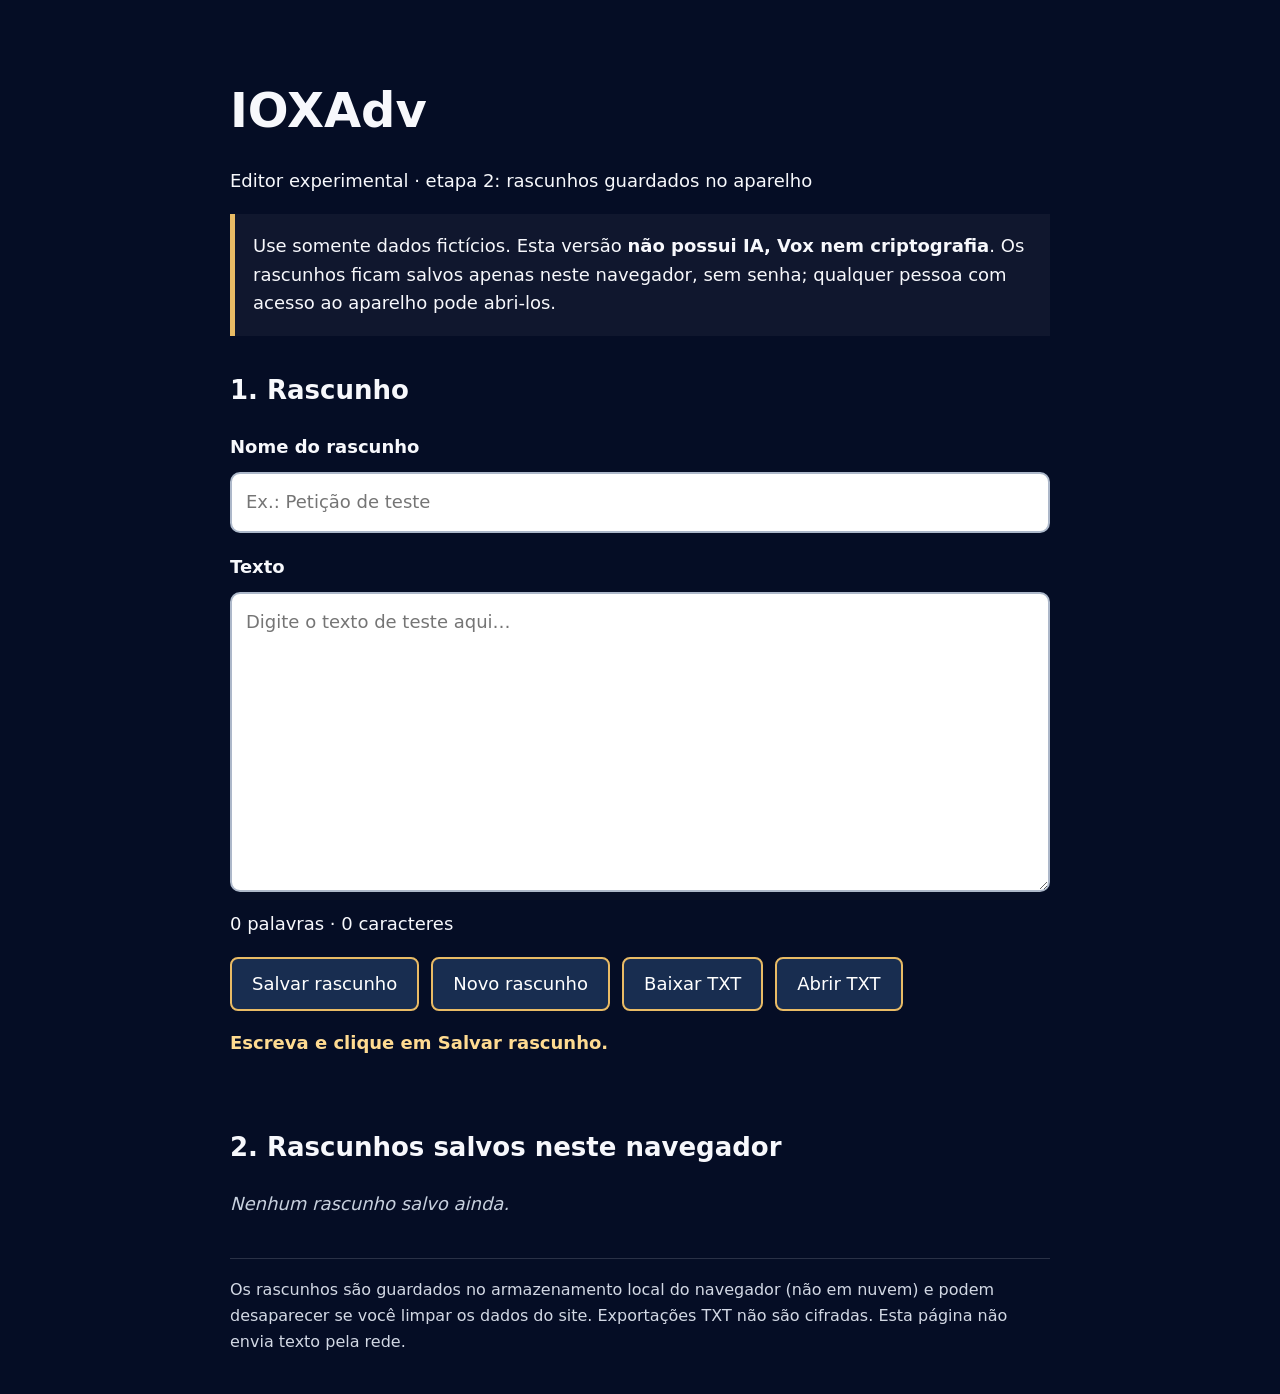
==== index.html @ 495518a3 "Add files via upload" ====
<!doctype html><html lang="pt-BR"><head><meta charset="utf-8"><meta name="viewport" content="width=device-width,initial-scale=1"><title>IOXAdv — Editor experimental</title><style>
*{box-sizing:border-box}body{margin:0;background:#050d25;color:#f7f8fc;font:18px system-ui,-apple-system,sans-serif;line-height:1.6}main{max-width:900px;margin:auto;padding:clamp(18px,5vw,40px)}h1{font-size:clamp(32px,7vw,48px);margin-bottom:6px}h2{font-size:26px;margin-top:34px}.aviso{border-left:5px solid #e9bb65;background:#ffffff0b;padding:18px;margin:18px 0}label{display:block;font-weight:700;margin-top:20px}input[type=text],textarea{width:100%;display:block;padding:14px;margin:10px 0;font:18px/1.6 system-ui;background:#fff;color:#101b32;border:2px solid #adb8ca;border-radius:10px}textarea{min-height:300px;resize:vertical}.acoes{display:flex;flex-wrap:wrap;gap:12px;margin:8px 0}button{min-height:54px;padding:14px 20px;border:2px solid #e9bb65;border-radius:8px;background:#182d50;color:#fff;font:18px system-ui;cursor:pointer}button:hover{background:#23406e}:focus-visible{outline:4px solid #fbd774;outline-offset:4px}button.perigo{border-color:#ff9c9c;background:#4a1622}button.perigo:hover{background:#64202f}#estado{min-height:64px;color:#ffdb91;font-weight:600}ul{list-style:none;padding:0}li{display:flex;flex-wrap:wrap;gap:10px;align-items:center;justify-content:space-between;padding:14px;margin:10px 0;background:#ffffff0d;border:1px solid #ffffff26;border-radius:10px}li strong{display:block;font-size:19px}li small{display:block;color:#c7d0de}li button{min-height:46px;padding:10px 16px;font-size:16px}.vazio{color:#c7d0de;font-style:italic}footer{margin-top:40px;font-size:16px;color:#d2d8e4;border-top:1px solid #ffffff26;padding-top:18px}
</style></head><body><main>
<h1>IOXAdv</h1>
<p>Editor experimental · etapa 2: rascunhos guardados no aparelho</p>
<div class="aviso">Use somente dados fictícios. Esta versão <strong>não possui IA, Vox nem criptografia</strong>. Os rascunhos ficam salvos apenas neste navegador, sem senha; qualquer pessoa com acesso ao aparelho pode abri-los.</div>
<noscript><p>Ative o JavaScript para usar o editor.</p></noscript>

<section aria-labelledby="t1">
<h2 id="t1">1. Rascunho</h2>
<label for="titulo">Nome do rascunho</label>
<input id="titulo" type="text" maxlength="80" placeholder="Ex.: Petição de teste">
<label for="texto">Texto</label>
<textarea id="texto" lang="pt-BR" spellcheck="true" placeholder="Digite o texto de teste aqui…"></textarea>
<p id="contador">0 palavras · 0 caracteres</p>
<div class="acoes">
<button id="salvar" type="button">Salvar rascunho</button>
<button id="novo" type="button">Novo rascunho</button>
<button id="baixar" type="button">Baixar TXT</button>
<button id="abrir" type="button">Abrir TXT</button>
</div>
<input id="arquivo" type="file" accept=".txt,text/plain" hidden>
<p id="estado" role="status" aria-live="polite">Escreva e clique em Salvar rascunho.</p>
</section>

<section aria-labelledby="t2">
<h2 id="t2">2. Rascunhos salvos neste navegador</h2>
<p id="listaVazia" class="vazio">Nenhum rascunho salvo ainda.</p>
<ul id="lista" aria-live="polite"></ul>
</section>

<footer>Os rascunhos são guardados no armazenamento local do navegador (não em nuvem) e podem desaparecer se você limpar os dados do site. Exportações TXT não são cifradas. Esta página não envia texto pela rede.</footer>
</main>
<script>
'use strict';
const CHAVE='ioxadv.rascunhos.v2';
const $=id=>document.getElementById(id);
const titulo=$('titulo'),area=$('texto'),estado=$('estado'),lista=$('lista'),vazio=$('listaVazia'),file=$('arquivo');
let idAtual=null,alterado=false;

function ler(){try{const d=JSON.parse(localStorage.getItem(CHAVE));return Array.isArray(d)?d:[]}catch(e){return[]}}
function gravar(d){try{localStorage.setItem(CHAVE,JSON.stringify(d));return true}catch(e){estado.textContent='Não foi possível salvar: o armazenamento está cheio ou bloqueado.';return false}}
function contador(){const t=area.value.trim();$('contador').textContent=(t?t.split(/\s+/u).length:0)+' palavras · '+area.value.length+' caracteres'}
function aviso(t){estado.textContent=t}
function sujo(){alterado=true}

function render(){
 const d=ler().sort((a,b)=>b.atualizado-a.atualizado);
 lista.textContent='';
 vazio.style.display=d.length?'none':'block';
 d.forEach(r=>{
  const li=document.createElement('li');
  const box=document.createElement('div');
  const s=document.createElement('strong');s.textContent=r.titulo||'(sem nome)';
  const info=document.createElement('small');
  const data=new Date(r.atualizado).toLocaleString('pt-BR',{dateStyle:'short',timeStyle:'short'});
  info.textContent=data+' · '+r.texto.length+' caracteres';
  box.append(s,info);
  const acoes=document.createElement('div');acoes.className='acoes';
  const abrirBtn=document.createElement('button');abrirBtn.type='button';abrirBtn.textContent='Abrir';abrirBtn.onclick=()=>carregar(r.id);
  const del=document.createElement('button');del.type='button';del.className='perigo';del.textContent='Apagar';del.onclick=()=>apagar(r.id,r.titulo);
  acoes.append(abrirBtn,del);li.append(box,acoes);lista.append(li);
 });
}
function carregar(id){
 const r=ler().find(x=>x.id===id);if(!r)return;
 if(alterado&&area.value.trim()&&!confirm('Descartar o texto atual e abrir outro rascunho?'))return;
 idAtual=r.id;titulo.value=r.titulo;area.value=r.texto;alterado=false;contador();
 aviso('Rascunho aberto: '+(r.titulo||'(sem nome)'));
}
function apagar(id,nome){
 if(!confirm('Apagar o rascunho "'+(nome||'(sem nome)')+'"? Isso não pode ser desfeito, e o TXT já baixado não é afetado.'))return;
 gravar(ler().filter(x=>x.id!==id));
 if(id===idAtual){idAtual=null;}
 render();aviso('Rascunho apagado.');
}
$('salvar').onclick=()=>{
 if(!area.value.trim()){aviso('Digite um texto antes de salvar.');return}
 const d=ler();const agora=Date.now();
 const nome=titulo.value.trim()||('Rascunho '+new Date(agora).toLocaleDateString('pt-BR'));
 if(idAtual){
  const r=d.find(x=>x.id===idAtual);
  if(r){r.titulo=nome;r.texto=area.value;r.atualizado=agora}
  else{d.push({id:crypto.randomUUID(),titulo:nome,texto:area.value,atualizado:agora})}
 } else {
  idAtual=crypto.randomUUID();
  d.push({id:idAtual,titulo:nome,texto:area.value,atualizado:agora});
 }
 if(gravar(d)){alterado=false;titulo.value=nome;render();aviso('Rascunho salvo neste navegador. Lembre-se: sem criptografia.')}
};
$('novo').onclick=()=>{
 if(alterado&&area.value.trim()&&!confirm('Descartar o texto não salvo e começar outro?'))return;
 idAtual=null;titulo.value='';area.value='';alterado=false;contador();aviso('Novo rascunho em branco.');
};
$('baixar').onclick=()=>{
 if(!area.value.trim()){aviso('Digite um texto antes de baixar.');return}
 const url=URL.createObjectURL(new Blob([area.value],{type:'text/plain;charset=utf-8'}));
 const a=document.createElement('a');
 a.href=url;a.download=(titulo.value.trim()||'ioxadv-rascunho').replace(/[\\/:*?"<>|]/g,'-')+'.txt';
 document.body.append(a);a.click();a.remove();
 setTimeout(()=>URL.revokeObjectURL(url),1000);
 aviso('Download solicitado. Confira se o arquivo foi salvo antes de fechar.');
};
$('abrir').onclick=()=>file.click();
file.onchange=async()=>{
 const f=file.files[0];if(!f)return;
 try{
  if(f.size>1048576)throw Error('O limite é de 1 MB.');
  const t=await f.text();
  if(area.value.trim()&&!confirm('Substituir o texto atual pelo conteúdo do arquivo?'))return;
  area.value=t;alterado=true;contador();
  aviso('Arquivo aberto localmente. Nada foi enviado pela rede. Clique em Salvar rascunho para guardar.');
 }catch(e){aviso(e.message)}finally{file.value=''}
};
area.addEventListener('input',()=>{sujo();contador()});
titulo.addEventListener('input',sujo);
window.addEventListener('beforeunload',e=>{if(alterado&&area.value.trim()){e.preventDefault();e.returnValue=''}});
contador();render();
</script></body></html>
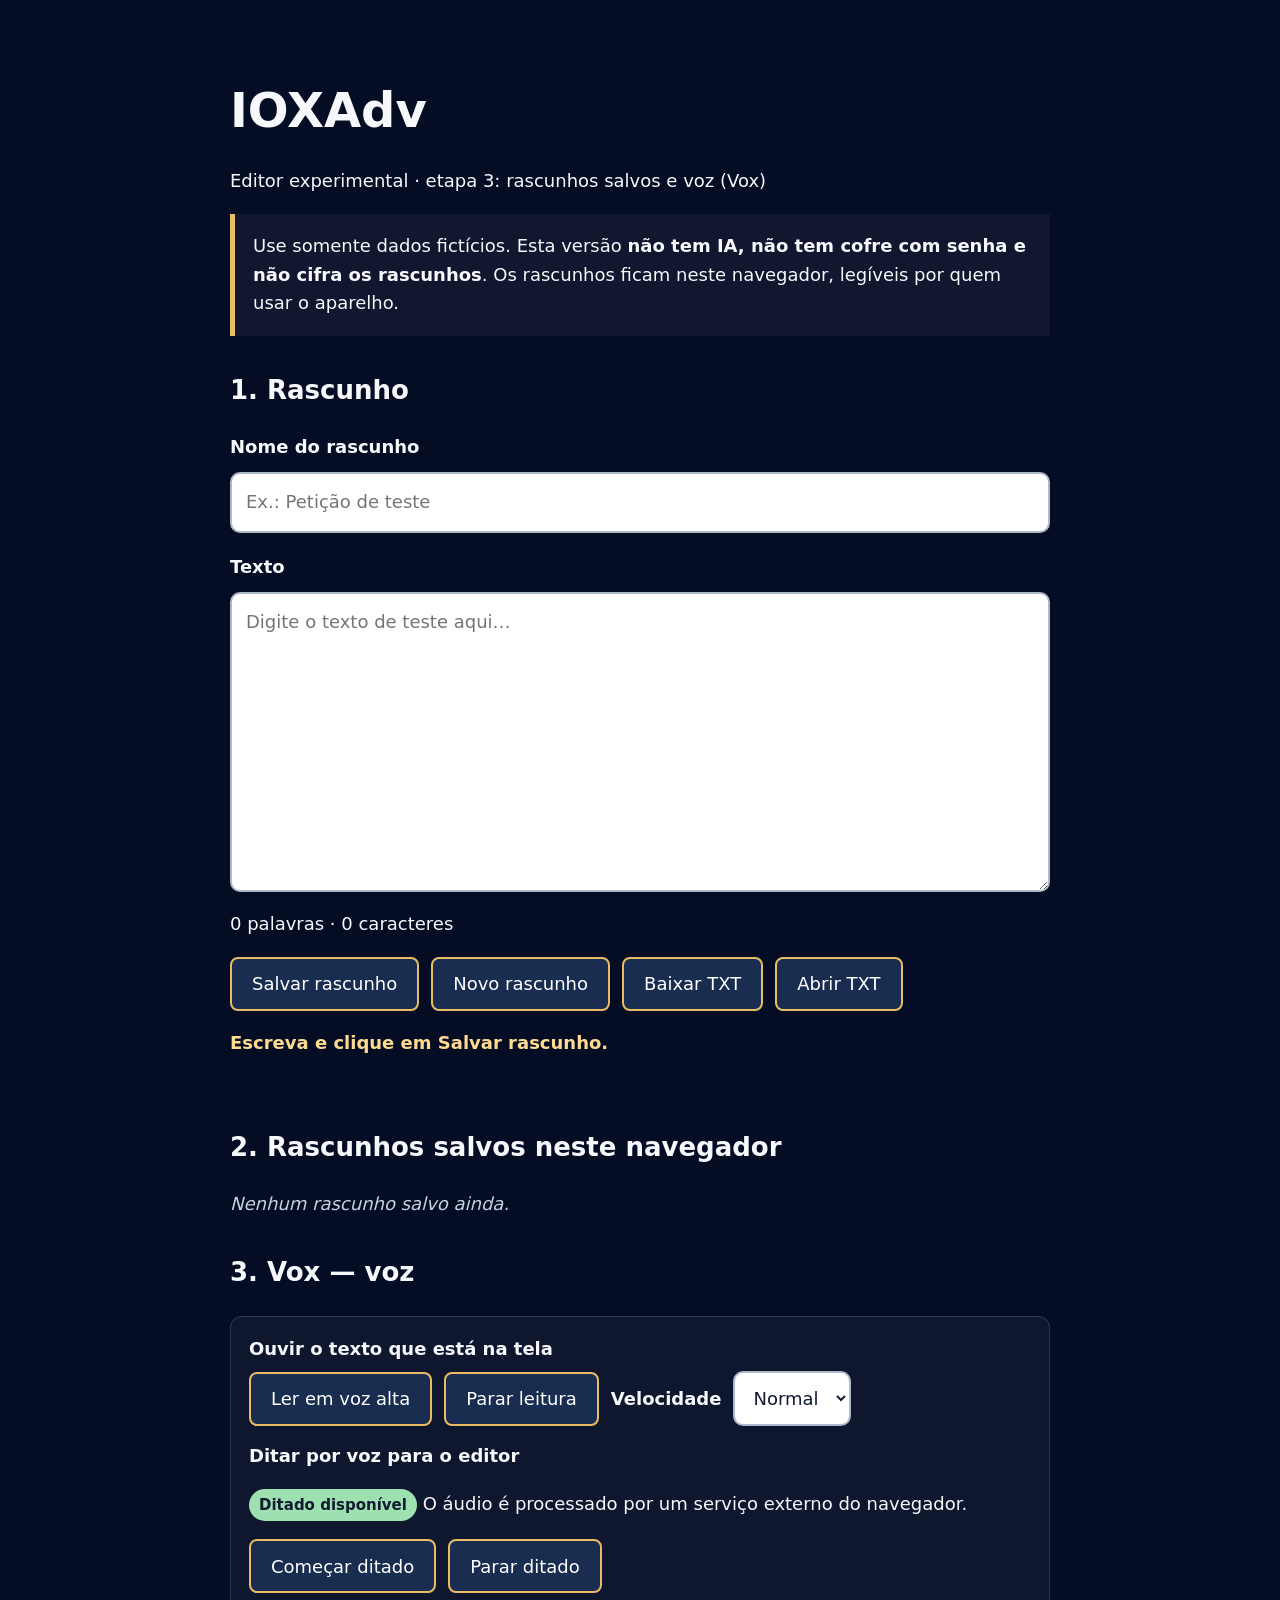
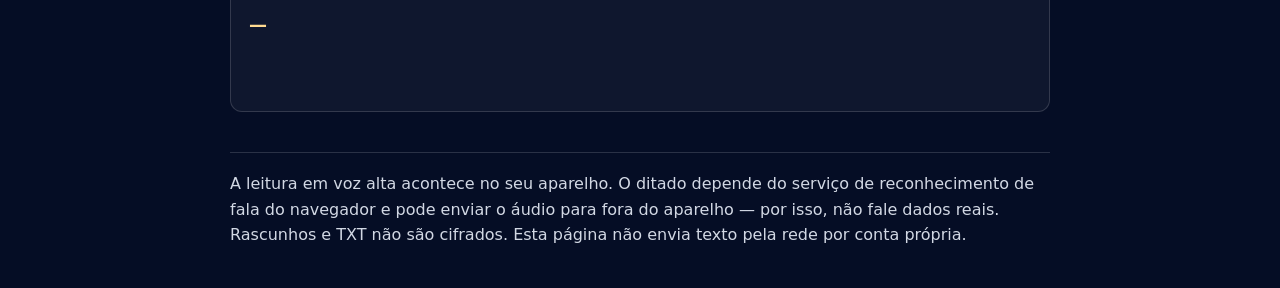
==== commit bc7c2117: "Add files via upload" ====
--- a/index.html
+++ b/index.html
@@ -1,9 +1,9 @@
 <!doctype html><html lang="pt-BR"><head><meta charset="utf-8"><meta name="viewport" content="width=device-width,initial-scale=1"><title>IOXAdv — Editor experimental</title><style>
-*{box-sizing:border-box}body{margin:0;background:#050d25;color:#f7f8fc;font:18px system-ui,-apple-system,sans-serif;line-height:1.6}main{max-width:900px;margin:auto;padding:clamp(18px,5vw,40px)}h1{font-size:clamp(32px,7vw,48px);margin-bottom:6px}h2{font-size:26px;margin-top:34px}.aviso{border-left:5px solid #e9bb65;background:#ffffff0b;padding:18px;margin:18px 0}label{display:block;font-weight:700;margin-top:20px}input[type=text],textarea{width:100%;display:block;padding:14px;margin:10px 0;font:18px/1.6 system-ui;background:#fff;color:#101b32;border:2px solid #adb8ca;border-radius:10px}textarea{min-height:300px;resize:vertical}.acoes{display:flex;flex-wrap:wrap;gap:12px;margin:8px 0}button{min-height:54px;padding:14px 20px;border:2px solid #e9bb65;border-radius:8px;background:#182d50;color:#fff;font:18px system-ui;cursor:pointer}button:hover{background:#23406e}:focus-visible{outline:4px solid #fbd774;outline-offset:4px}button.perigo{border-color:#ff9c9c;background:#4a1622}button.perigo:hover{background:#64202f}#estado{min-height:64px;color:#ffdb91;font-weight:600}ul{list-style:none;padding:0}li{display:flex;flex-wrap:wrap;gap:10px;align-items:center;justify-content:space-between;padding:14px;margin:10px 0;background:#ffffff0d;border:1px solid #ffffff26;border-radius:10px}li strong{display:block;font-size:19px}li small{display:block;color:#c7d0de}li button{min-height:46px;padding:10px 16px;font-size:16px}.vazio{color:#c7d0de;font-style:italic}footer{margin-top:40px;font-size:16px;color:#d2d8e4;border-top:1px solid #ffffff26;padding-top:18px}
+*{box-sizing:border-box}body{margin:0;background:#050d25;color:#f7f8fc;font:18px system-ui,-apple-system,sans-serif;line-height:1.6}main{max-width:900px;margin:auto;padding:clamp(18px,5vw,40px)}h1{font-size:clamp(32px,7vw,48px);margin-bottom:6px}h2{font-size:26px;margin-top:34px}.aviso{border-left:5px solid #e9bb65;background:#ffffff0b;padding:18px;margin:18px 0}label{display:block;font-weight:700;margin-top:20px}input[type=text],textarea,select{width:100%;display:block;padding:14px;margin:10px 0;font:18px/1.6 system-ui;background:#fff;color:#101b32;border:2px solid #adb8ca;border-radius:10px}textarea{min-height:300px;resize:vertical}select{max-width:220px;width:auto;min-height:54px;margin:0}.acoes{display:flex;flex-wrap:wrap;gap:12px;margin:8px 0;align-items:center}button{min-height:54px;padding:14px 20px;border:2px solid #e9bb65;border-radius:8px;background:#182d50;color:#fff;font:18px system-ui;cursor:pointer}button:hover{background:#23406e}:focus-visible{outline:4px solid #fbd774;outline-offset:4px}button:disabled{cursor:not-allowed;opacity:.5}button.perigo{border-color:#ff9c9c;background:#4a1622}button.perigo:hover{background:#64202f}#estado,.saida{min-height:64px;color:#ffdb91;font-weight:600}ul{list-style:none;padding:0}li{display:flex;flex-wrap:wrap;gap:10px;align-items:center;justify-content:space-between;padding:14px;margin:10px 0;background:#ffffff0d;border:1px solid #ffffff26;border-radius:10px}li strong{display:block;font-size:19px}li small{display:block;color:#c7d0de;font-weight:400}li button{min-height:46px;padding:10px 16px;font-size:16px}.vazio{color:#c7d0de;font-style:italic}.voz{background:#ffffff0b;border:1px solid #ffffff26;border-radius:12px;padding:18px}.rotulo{font-weight:700;margin:16px 0 6px}.selo{display:inline-block;font-size:15px;padding:4px 10px;border-radius:999px;background:#e9bb65;color:#101b32;font-weight:700}footer{margin-top:40px;font-size:16px;color:#d2d8e4;border-top:1px solid #ffffff26;padding-top:18px}
 </style></head><body><main>
 <h1>IOXAdv</h1>
-<p>Editor experimental · etapa 2: rascunhos guardados no aparelho</p>
-<div class="aviso">Use somente dados fictícios. Esta versão <strong>não possui IA, Vox nem criptografia</strong>. Os rascunhos ficam salvos apenas neste navegador, sem senha; qualquer pessoa com acesso ao aparelho pode abri-los.</div>
+<p>Editor experimental · etapa 3: rascunhos salvos e voz (Vox)</p>
+<div class="aviso">Use somente dados fictícios. Esta versão <strong>não tem IA, não tem cofre com senha e não cifra os rascunhos</strong>. Os rascunhos ficam neste navegador, legíveis por quem usar o aparelho.</div>
 <noscript><p>Ative o JavaScript para usar o editor.</p></noscript>
 
 <section aria-labelledby="t1">
@@ -29,13 +29,37 @@
 <ul id="lista" aria-live="polite"></ul>
 </section>
 
-<footer>Os rascunhos são guardados no armazenamento local do navegador (não em nuvem) e podem desaparecer se você limpar os dados do site. Exportações TXT não são cifradas. Esta página não envia texto pela rede.</footer>
+<section aria-labelledby="t3">
+<h2 id="t3">3. Vox — voz</h2>
+<div class="voz">
+<p class="rotulo" style="margin-top:0">Ouvir o texto que está na tela</p>
+<div class="acoes">
+<button id="ler" type="button">Ler em voz alta</button>
+<button id="parar" type="button">Parar leitura</button>
+<label for="velocidade" style="margin:0">Velocidade</label>
+<select id="velocidade" aria-label="Velocidade da leitura">
+<option value="0.8">Lenta</option>
+<option value="1" selected>Normal</option>
+<option value="1.3">Rápida</option>
+</select>
+</div>
+<p class="rotulo">Ditar por voz para o editor</p>
+<p id="suporteVoz"><span class="selo">Verificando…</span></p>
+<div class="acoes">
+<button id="ditar" type="button">Começar ditado</button>
+<button id="pararDitado" type="button">Parar ditado</button>
+</div>
+<p id="estadoVoz" class="saida" role="status" aria-live="polite">—</p>
+</div>
+</section>
+
+<footer>A leitura em voz alta acontece no seu aparelho. O ditado depende do serviço de reconhecimento de fala do navegador e pode enviar o áudio para fora do aparelho — por isso, não fale dados reais. Rascunhos e TXT não são cifrados. Esta página não envia texto pela rede por conta própria.</footer>
 </main>
 <script>
 'use strict';
 const CHAVE='ioxadv.rascunhos.v2';
 const $=id=>document.getElementById(id);
-const titulo=$('titulo'),area=$('texto'),estado=$('estado'),lista=$('lista'),vazio=$('listaVazia'),file=$('arquivo');
+const titulo=$('titulo'),area=$('texto'),estado=$('estado'),lista=$('lista'),vazio=$('listaVazia'),file=$('arquivo'),estadoVoz=$('estadoVoz');
 let idAtual=null,alterado=false;
 
 function ler(){try{const d=JSON.parse(localStorage.getItem(CHAVE));return Array.isArray(d)?d:[]}catch(e){return[]}}
@@ -69,9 +93,9 @@
  aviso('Rascunho aberto: '+(r.titulo||'(sem nome)'));
 }
 function apagar(id,nome){
- if(!confirm('Apagar o rascunho "'+(nome||'(sem nome)')+'"? Isso não pode ser desfeito, e o TXT já baixado não é afetado.'))return;
+ if(!confirm('Apagar o rascunho "'+(nome||'(sem nome)')+'"? Isso não pode ser desfeito.'))return;
  gravar(ler().filter(x=>x.id!==id));
- if(id===idAtual){idAtual=null;}
+ if(id===idAtual)idAtual=null;
  render();aviso('Rascunho apagado.');
 }
 $('salvar').onclick=()=>{
@@ -86,7 +110,7 @@
   idAtual=crypto.randomUUID();
   d.push({id:idAtual,titulo:nome,texto:area.value,atualizado:agora});
  }
- if(gravar(d)){alterado=false;titulo.value=nome;render();aviso('Rascunho salvo neste navegador. Lembre-se: sem criptografia.')}
+ if(gravar(d)){alterado=false;titulo.value=nome;render();aviso('Rascunho salvo neste navegador. Sem criptografia: use só dados fictícios.')}
 };
 $('novo').onclick=()=>{
  if(alterado&&area.value.trim()&&!confirm('Descartar o texto não salvo e começar outro?'))return;
@@ -109,11 +133,54 @@
   const t=await f.text();
   if(area.value.trim()&&!confirm('Substituir o texto atual pelo conteúdo do arquivo?'))return;
   area.value=t;alterado=true;contador();
-  aviso('Arquivo aberto localmente. Nada foi enviado pela rede. Clique em Salvar rascunho para guardar.');
+  aviso('Arquivo aberto localmente. Clique em Salvar rascunho para guardar.');
  }catch(e){aviso(e.message)}finally{file.value=''}
 };
 area.addEventListener('input',()=>{sujo();contador()});
 titulo.addEventListener('input',sujo);
+
+const synth=window.speechSynthesis;
+$('ler').onclick=()=>{
+ if(!area.value.trim()){estadoVoz.textContent='Não há texto na tela para ler.';return}
+ if(!synth){estadoVoz.textContent='Este navegador não oferece leitura em voz alta.';return}
+ synth.cancel();
+ const u=new SpeechSynthesisUtterance(area.value);
+ u.lang='pt-BR';u.rate=parseFloat($('velocidade').value);
+ u.onend=()=>{estadoVoz.textContent='Leitura concluída.'};
+ u.onerror=e=>{estadoVoz.textContent='A leitura falhou ('+e.error+'). Verifique o áudio do aparelho ou tente outro navegador.'};
+ synth.speak(u);
+ estadoVoz.textContent='Lendo em voz alta… Clique em Parar leitura para interromper.';
+};
+$('parar').onclick=()=>{if(synth){synth.cancel();estadoVoz.textContent='Leitura interrompida.'}};
+const Recon=window.SpeechRecognition||window.webkitSpeechRecognition;
+let rec=null,ditando=false;
+if(!Recon){
+ $('suporteVoz').innerHTML='<span class="selo" style="background:#ff9c9c">Ditado indisponível neste navegador</span>';
+ $('ditar').disabled=true;$('pararDitado').disabled=true;
+}else{
+ $('suporteVoz').innerHTML='<span class="selo" style="background:#9fe0b0">Ditado disponível</span> O áudio é processado por um serviço externo do navegador.';
+}
+$('ditar').onclick=()=>{
+ if(!Recon)return;
+ if(ditando){estadoVoz.textContent='O ditado já está ativo.';return}
+ rec=new Recon();rec.lang='pt-BR';rec.continuous=true;rec.interimResults=true;
+ let base=area.value?area.value+' ':'';
+ rec.onstart=()=>{ditando=true;estadoVoz.textContent='Ditando… fale perto do microfone.'};
+ rec.onresult=e=>{
+  let final='',parcial='';
+  for(let i=e.resultIndex;i<e.results.length;i++){
+   const t=e.results[i][0].transcript;
+   if(e.results[i].isFinal)final+=t+' ';else parcial+=t;
+  }
+  if(final){base+=final;area.value=base;sujo();contador()}
+  estadoVoz.textContent=parcial?('Ouvindo: '+parcial):'Ditando…';
+ };
+ rec.onerror=e=>{estadoVoz.textContent='Ditado interrompido: '+e.error+'. Se for permissão, libere o microfone no navegador.'};
+ rec.onend=()=>{ditando=false;estadoVoz.textContent='Ditado encerrado. Revise o texto e clique em Salvar rascunho.'};
+ try{rec.start()}catch(e){estadoVoz.textContent='Não foi possível iniciar o ditado.'}
+};
+$('pararDitado').onclick=()=>{if(rec&&ditando)rec.stop()};
+
 window.addEventListener('beforeunload',e=>{if(alterado&&area.value.trim()){e.preventDefault();e.returnValue=''}});
 contador();render();
 </script></body></html>
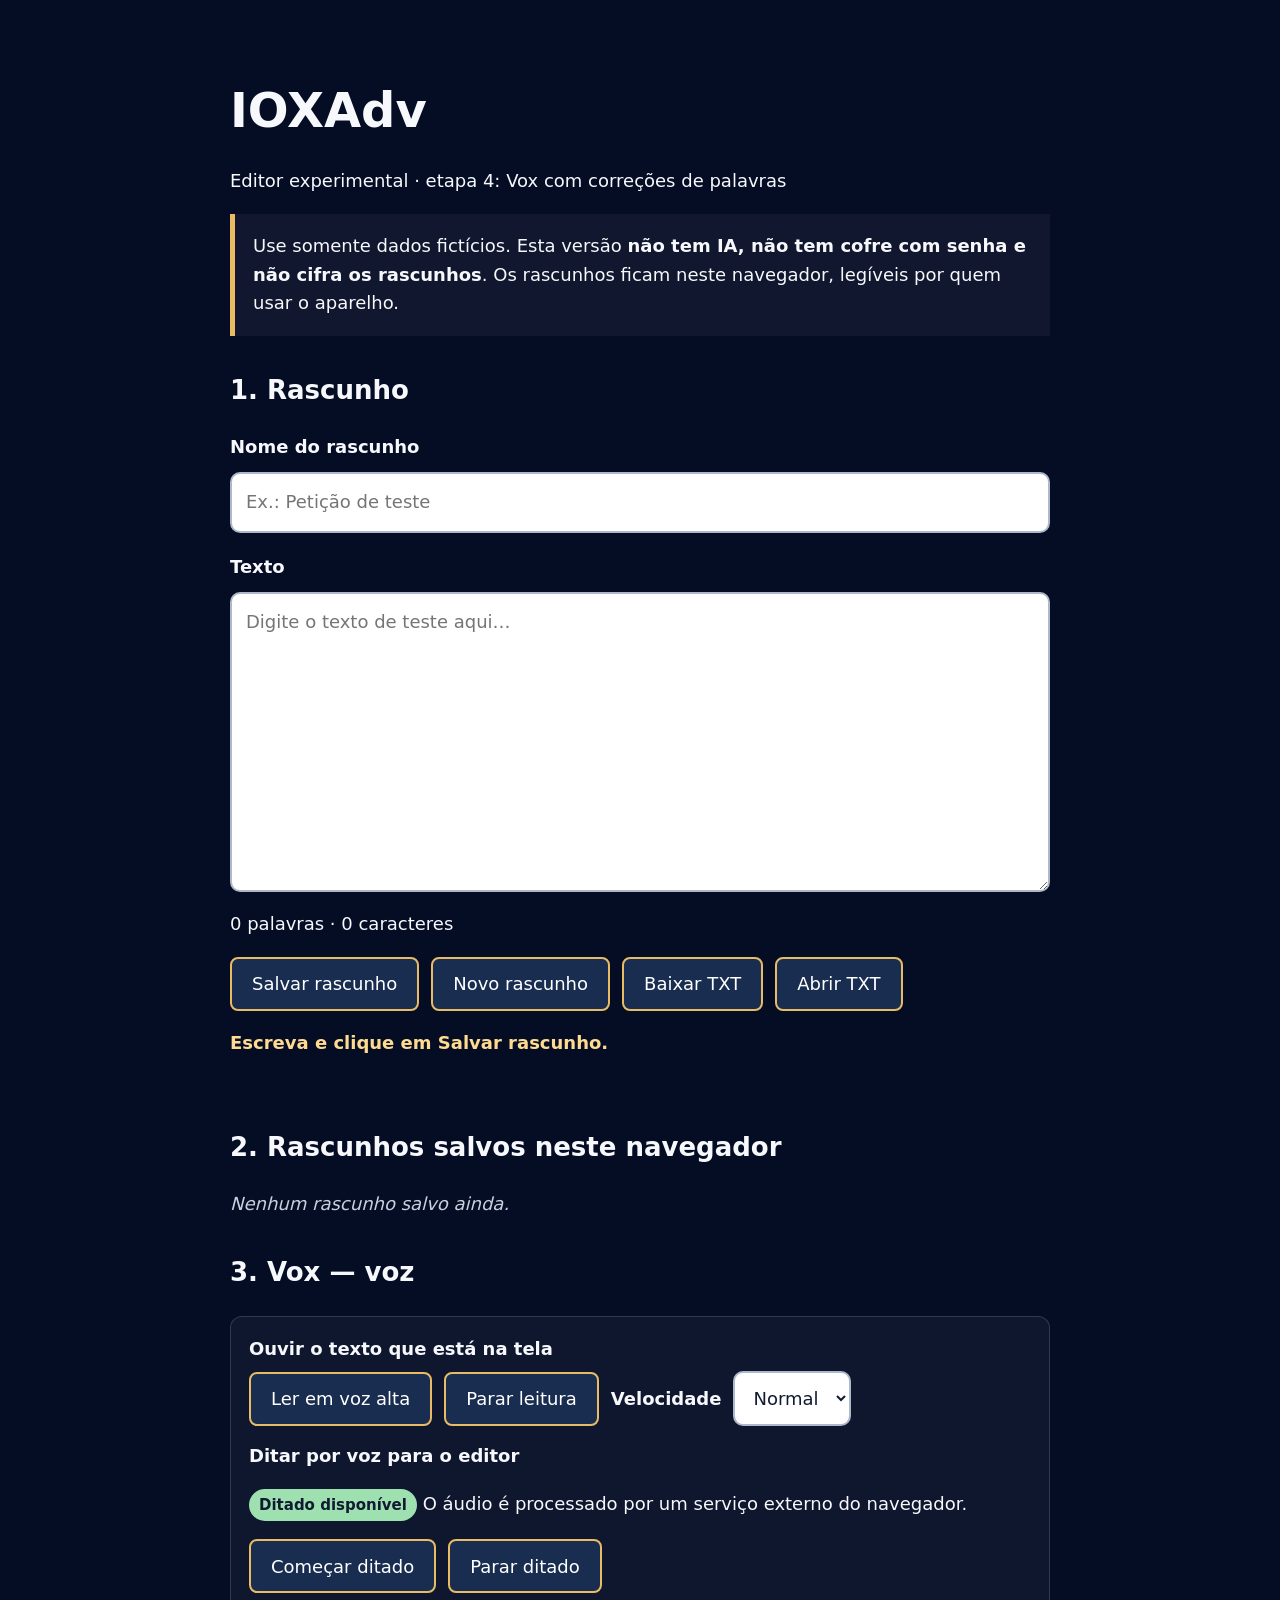
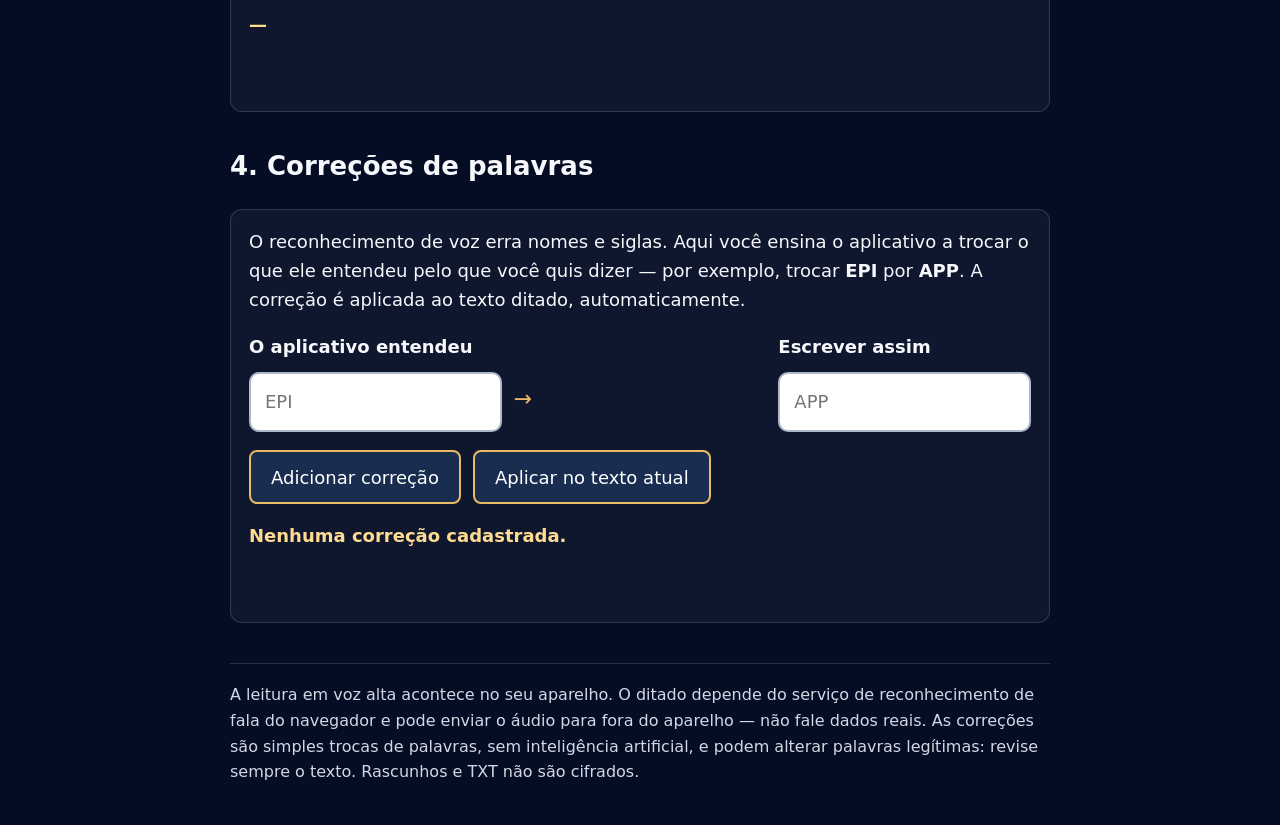
==== commit b4480fb4: "Add files via upload" ====
--- a/index.html
+++ b/index.html
@@ -1,8 +1,8 @@
 <!doctype html><html lang="pt-BR"><head><meta charset="utf-8"><meta name="viewport" content="width=device-width,initial-scale=1"><title>IOXAdv — Editor experimental</title><style>
-*{box-sizing:border-box}body{margin:0;background:#050d25;color:#f7f8fc;font:18px system-ui,-apple-system,sans-serif;line-height:1.6}main{max-width:900px;margin:auto;padding:clamp(18px,5vw,40px)}h1{font-size:clamp(32px,7vw,48px);margin-bottom:6px}h2{font-size:26px;margin-top:34px}.aviso{border-left:5px solid #e9bb65;background:#ffffff0b;padding:18px;margin:18px 0}label{display:block;font-weight:700;margin-top:20px}input[type=text],textarea,select{width:100%;display:block;padding:14px;margin:10px 0;font:18px/1.6 system-ui;background:#fff;color:#101b32;border:2px solid #adb8ca;border-radius:10px}textarea{min-height:300px;resize:vertical}select{max-width:220px;width:auto;min-height:54px;margin:0}.acoes{display:flex;flex-wrap:wrap;gap:12px;margin:8px 0;align-items:center}button{min-height:54px;padding:14px 20px;border:2px solid #e9bb65;border-radius:8px;background:#182d50;color:#fff;font:18px system-ui;cursor:pointer}button:hover{background:#23406e}:focus-visible{outline:4px solid #fbd774;outline-offset:4px}button:disabled{cursor:not-allowed;opacity:.5}button.perigo{border-color:#ff9c9c;background:#4a1622}button.perigo:hover{background:#64202f}#estado,.saida{min-height:64px;color:#ffdb91;font-weight:600}ul{list-style:none;padding:0}li{display:flex;flex-wrap:wrap;gap:10px;align-items:center;justify-content:space-between;padding:14px;margin:10px 0;background:#ffffff0d;border:1px solid #ffffff26;border-radius:10px}li strong{display:block;font-size:19px}li small{display:block;color:#c7d0de;font-weight:400}li button{min-height:46px;padding:10px 16px;font-size:16px}.vazio{color:#c7d0de;font-style:italic}.voz{background:#ffffff0b;border:1px solid #ffffff26;border-radius:12px;padding:18px}.rotulo{font-weight:700;margin:16px 0 6px}.selo{display:inline-block;font-size:15px;padding:4px 10px;border-radius:999px;background:#e9bb65;color:#101b32;font-weight:700}footer{margin-top:40px;font-size:16px;color:#d2d8e4;border-top:1px solid #ffffff26;padding-top:18px}
+*{box-sizing:border-box}body{margin:0;background:#050d25;color:#f7f8fc;font:18px system-ui,-apple-system,sans-serif;line-height:1.6}main{max-width:900px;margin:auto;padding:clamp(18px,5vw,40px)}h1{font-size:clamp(32px,7vw,48px);margin-bottom:6px}h2{font-size:26px;margin-top:34px}.aviso{border-left:5px solid #e9bb65;background:#ffffff0b;padding:18px;margin:18px 0}label{display:block;font-weight:700;margin-top:20px}input[type=text],textarea,select{width:100%;display:block;padding:14px;margin:10px 0;font:18px/1.6 system-ui;background:#fff;color:#101b32;border:2px solid #adb8ca;border-radius:10px}textarea{min-height:300px;resize:vertical}select{max-width:220px;width:auto;min-height:54px;margin:0}.acoes{display:flex;flex-wrap:wrap;gap:12px;margin:8px 0;align-items:center}button{min-height:54px;padding:14px 20px;border:2px solid #e9bb65;border-radius:8px;background:#182d50;color:#fff;font:18px system-ui;cursor:pointer}button:hover{background:#23406e}:focus-visible{outline:4px solid #fbd774;outline-offset:4px}button:disabled{cursor:not-allowed;opacity:.5}button.perigo{border-color:#ff9c9c;background:#4a1622}button.perigo:hover{background:#64202f}#estado,.saida{min-height:64px;color:#ffdb91;font-weight:600}ul{list-style:none;padding:0}li{display:flex;flex-wrap:wrap;gap:10px;align-items:center;justify-content:space-between;padding:14px;margin:10px 0;background:#ffffff0d;border:1px solid #ffffff26;border-radius:10px}li strong{display:block;font-size:19px}li small{display:block;color:#c7d0de;font-weight:400}li button{min-height:46px;padding:10px 16px;font-size:16px}.vazio{color:#c7d0de;font-style:italic}.voz,.corr{background:#ffffff0b;border:1px solid #ffffff26;border-radius:12px;padding:18px}.rotulo{font-weight:700;margin:16px 0 6px}.selo{display:inline-block;font-size:15px;padding:4px 10px;border-radius:999px;background:#e9bb65;color:#101b32;font-weight:700}.par{display:flex;flex-wrap:wrap;gap:12px}.par>div{flex:1 1 220px}.seta{font-size:22px;color:#e9bb65;align-self:center;padding-top:22px}footer{margin-top:40px;font-size:16px;color:#d2d8e4;border-top:1px solid #ffffff26;padding-top:18px}
 </style></head><body><main>
 <h1>IOXAdv</h1>
-<p>Editor experimental · etapa 3: rascunhos salvos e voz (Vox)</p>
+<p>Editor experimental · etapa 4: Vox com correções de palavras</p>
 <div class="aviso">Use somente dados fictícios. Esta versão <strong>não tem IA, não tem cofre com senha e não cifra os rascunhos</strong>. Os rascunhos ficam neste navegador, legíveis por quem usar o aparelho.</div>
 <noscript><p>Ative o JavaScript para usar o editor.</p></noscript>
 
@@ -53,20 +53,85 @@
 </div>
 </section>
 
-<footer>A leitura em voz alta acontece no seu aparelho. O ditado depende do serviço de reconhecimento de fala do navegador e pode enviar o áudio para fora do aparelho — por isso, não fale dados reais. Rascunhos e TXT não são cifrados. Esta página não envia texto pela rede por conta própria.</footer>
+<section aria-labelledby="t4">
+<h2 id="t4">4. Correções de palavras</h2>
+<div class="corr">
+<p style="margin-top:0">O reconhecimento de voz erra nomes e siglas. Aqui você ensina o aplicativo a trocar o que ele entendeu pelo que você quis dizer — por exemplo, trocar <strong>EPI</strong> por <strong>APP</strong>. A correção é aplicada ao texto ditado, automaticamente.</p>
+<div class="par">
+<div><label for="de" style="margin-top:0">O aplicativo entendeu</label><input id="de" type="text" maxlength="60" placeholder="EPI"></div>
+<div class="seta" aria-hidden="true">→</div>
+<div><label for="para" style="margin-top:0">Escrever assim</label><input id="para" type="text" maxlength="60" placeholder="APP"></div>
+</div>
+<div class="acoes">
+<button id="addCorr" type="button">Adicionar correção</button>
+<button id="aplicarCorr" type="button">Aplicar no texto atual</button>
+</div>
+<p id="estadoCorr" class="saida" role="status" aria-live="polite">Nenhuma correção cadastrada.</p>
+<ul id="listaCorr"></ul>
+</div>
+</section>
+
+<footer>A leitura em voz alta acontece no seu aparelho. O ditado depende do serviço de reconhecimento de fala do navegador e pode enviar o áudio para fora do aparelho — não fale dados reais. As correções são simples trocas de palavras, sem inteligência artificial, e podem alterar palavras legítimas: revise sempre o texto. Rascunhos e TXT não são cifrados.</footer>
 </main>
 <script>
 'use strict';
-const CHAVE='ioxadv.rascunhos.v2';
+const CHAVE='ioxadv.rascunhos.v2', CHAVE_CORR='ioxadv.correcoes.v1';
 const $=id=>document.getElementById(id);
-const titulo=$('titulo'),area=$('texto'),estado=$('estado'),lista=$('lista'),vazio=$('listaVazia'),file=$('arquivo'),estadoVoz=$('estadoVoz');
+const titulo=$('titulo'),area=$('texto'),estado=$('estado'),lista=$('lista'),vazio=$('listaVazia'),file=$('arquivo'),estadoVoz=$('estadoVoz'),estadoCorr=$('estadoCorr');
 let idAtual=null,alterado=false;
 
 function ler(){try{const d=JSON.parse(localStorage.getItem(CHAVE));return Array.isArray(d)?d:[]}catch(e){return[]}}
 function gravar(d){try{localStorage.setItem(CHAVE,JSON.stringify(d));return true}catch(e){estado.textContent='Não foi possível salvar: o armazenamento está cheio ou bloqueado.';return false}}
+function lerCorr(){try{const d=JSON.parse(localStorage.getItem(CHAVE_CORR));return Array.isArray(d)?d:[]}catch(e){return[]}}
+function gravarCorr(d){try{localStorage.setItem(CHAVE_CORR,JSON.stringify(d))}catch(e){estadoCorr.textContent='Não foi possível guardar as correções.'}}
 function contador(){const t=area.value.trim();$('contador').textContent=(t?t.split(/\s+/u).length:0)+' palavras · '+area.value.length+' caracteres'}
 function aviso(t){estado.textContent=t}
 function sujo(){alterado=true}
+function escapar(s){return s.replace(/[.*+?^${}()|[\]\\]/g,'\\$&')}
+
+function corrigir(texto){
+ const c=lerCorr();
+ if(!c.length||!texto)return texto;
+ let saida=texto;
+ c.forEach(p=>{
+  if(!p.de)return;
+  const re=new RegExp('(?<![\\p{L}\\p{N}])'+escapar(p.de)+'(?![\\p{L}\\p{N}])','giu');
+  saida=saida.replace(re,p.para);
+ });
+ return saida;
+}
+
+function renderCorr(){
+ const c=lerCorr();listaCorr.textContent='';
+ estadoCorr.textContent=c.length?(c.length+' correção(ões) ativa(s). Aplicadas automaticamente ao ditado.'):'Nenhuma correção cadastrada.';
+ c.forEach((p,i)=>{
+  const li=document.createElement('li');
+  const box=document.createElement('div');
+  const s=document.createElement('strong');s.textContent=p.de+' → '+p.para;
+  box.append(s);
+  const del=document.createElement('button');del.type='button';del.className='perigo';del.textContent='Remover';
+  del.onclick=()=>{const d=lerCorr();d.splice(i,1);gravarCorr(d);renderCorr()};
+  li.append(box,del);listaCorr.append(li);
+ });
+}
+const listaCorr=$('listaCorr');
+$('addCorr').onclick=()=>{
+ const de=$('de').value.trim(),para=$('para').value.trim();
+ if(!de||!para){estadoCorr.textContent='Preencha os dois campos: o que foi entendido e como deve ser escrito.';return}
+ const d=lerCorr();
+ const igual=d.findIndex(x=>x.de.toLowerCase()===de.toLowerCase());
+ if(igual>=0)d[igual]={de,para};else d.push({de,para});
+ gravarCorr(d);$('de').value='';$('para').value='';renderCorr();
+ estadoCorr.textContent='Correção guardada: '+de+' → '+para+'. Vale também para os próximos ditados.';
+};
+$('aplicarCorr').onclick=()=>{
+ if(!lerCorr().length){estadoCorr.textContent='Cadastre uma correção primeiro.';return}
+ if(!area.value.trim()){estadoCorr.textContent='Não há texto na tela para corrigir.';return}
+ const antes=area.value,depois=corrigir(antes);
+ if(antes===depois){estadoCorr.textContent='Nada foi alterado: nenhuma palavra cadastrada apareceu no texto.';return}
+ area.value=depois;sujo();contador();
+ estadoCorr.textContent='Correções aplicadas ao texto. Confira o resultado antes de salvar.';
+};
 
 function render(){
  const d=ler().sort((a,b)=>b.atualizado-a.atualizado);
@@ -172,7 +237,7 @@
    const t=e.results[i][0].transcript;
    if(e.results[i].isFinal)final+=t+' ';else parcial+=t;
   }
-  if(final){base+=final;area.value=base;sujo();contador()}
+  if(final){base+=corrigir(final);area.value=base.trimStart();sujo();contador()}
   estadoVoz.textContent=parcial?('Ouvindo: '+parcial):'Ditando…';
  };
  rec.onerror=e=>{estadoVoz.textContent='Ditado interrompido: '+e.error+'. Se for permissão, libere o microfone no navegador.'};
@@ -182,5 +247,5 @@
 $('pararDitado').onclick=()=>{if(rec&&ditando)rec.stop()};
 
 window.addEventListener('beforeunload',e=>{if(alterado&&area.value.trim()){e.preventDefault();e.returnValue=''}});
-contador();render();
+contador();render();renderCorr();
 </script></body></html>
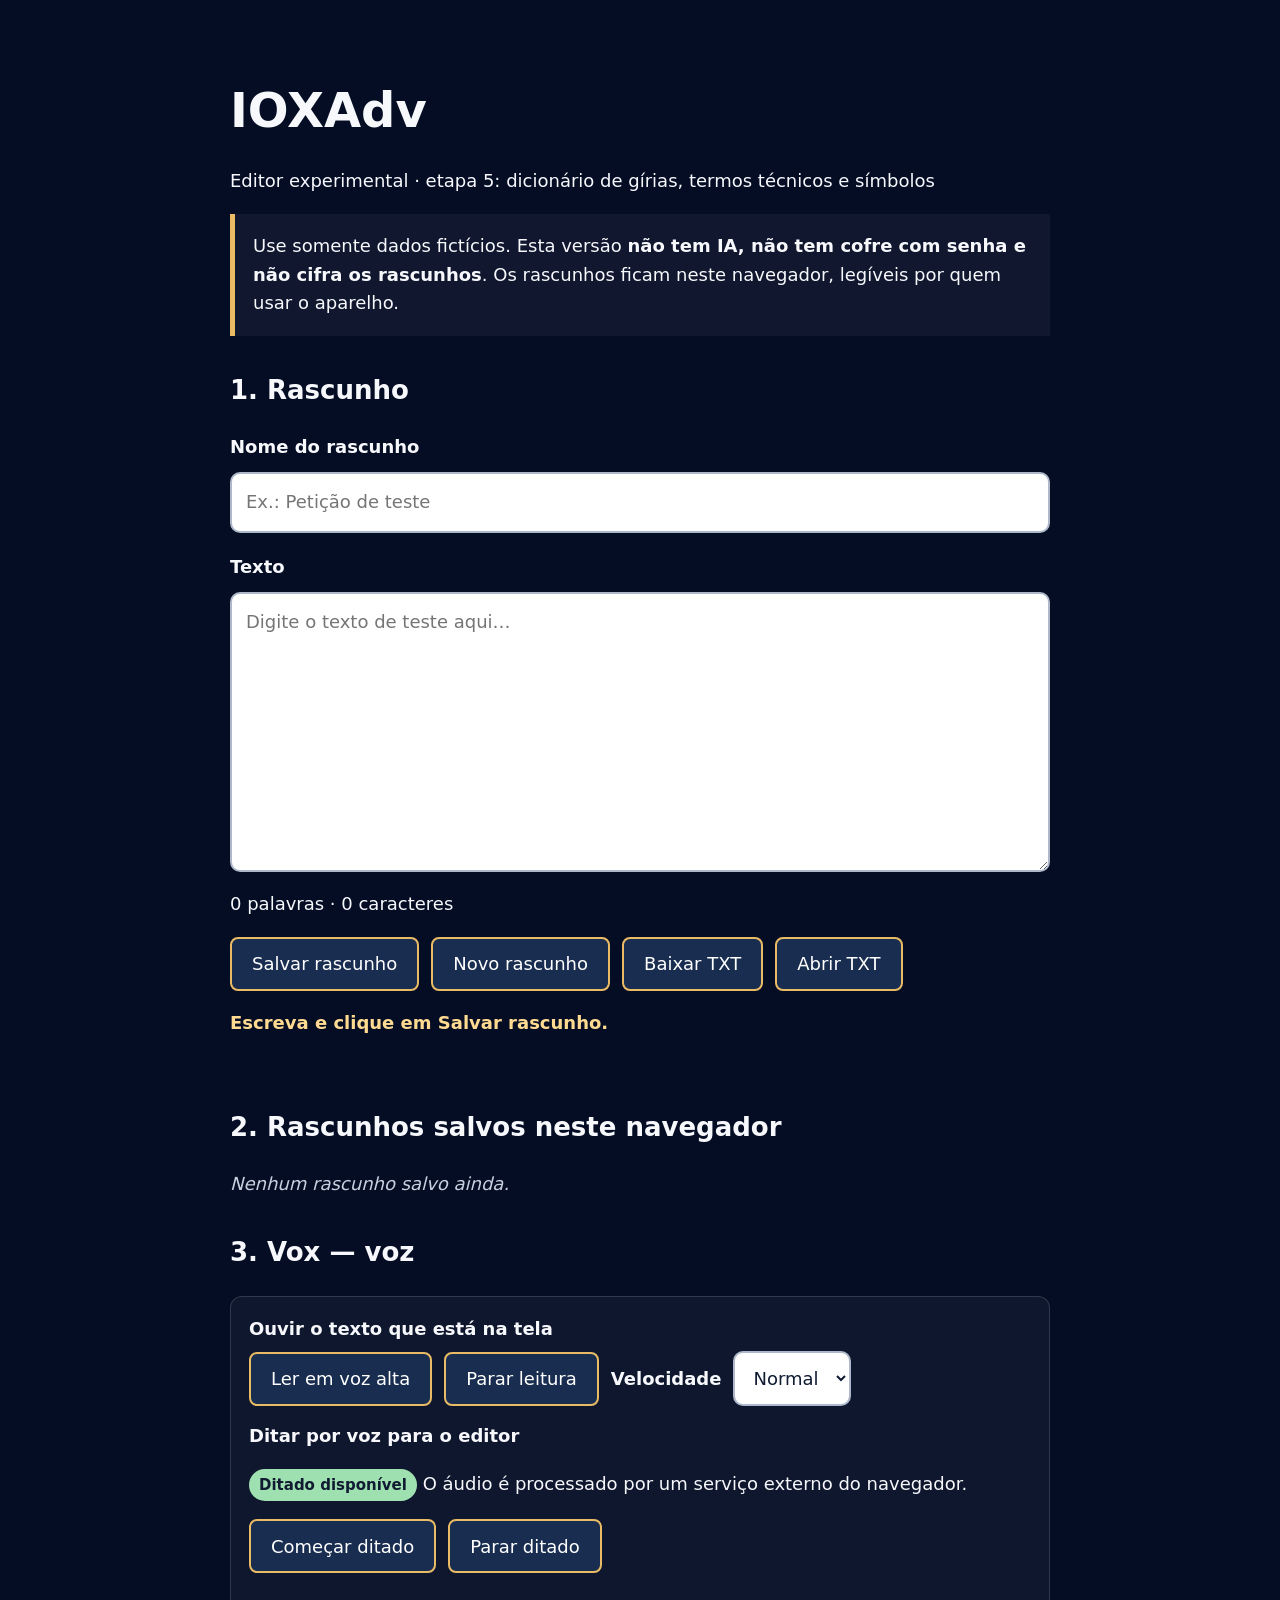
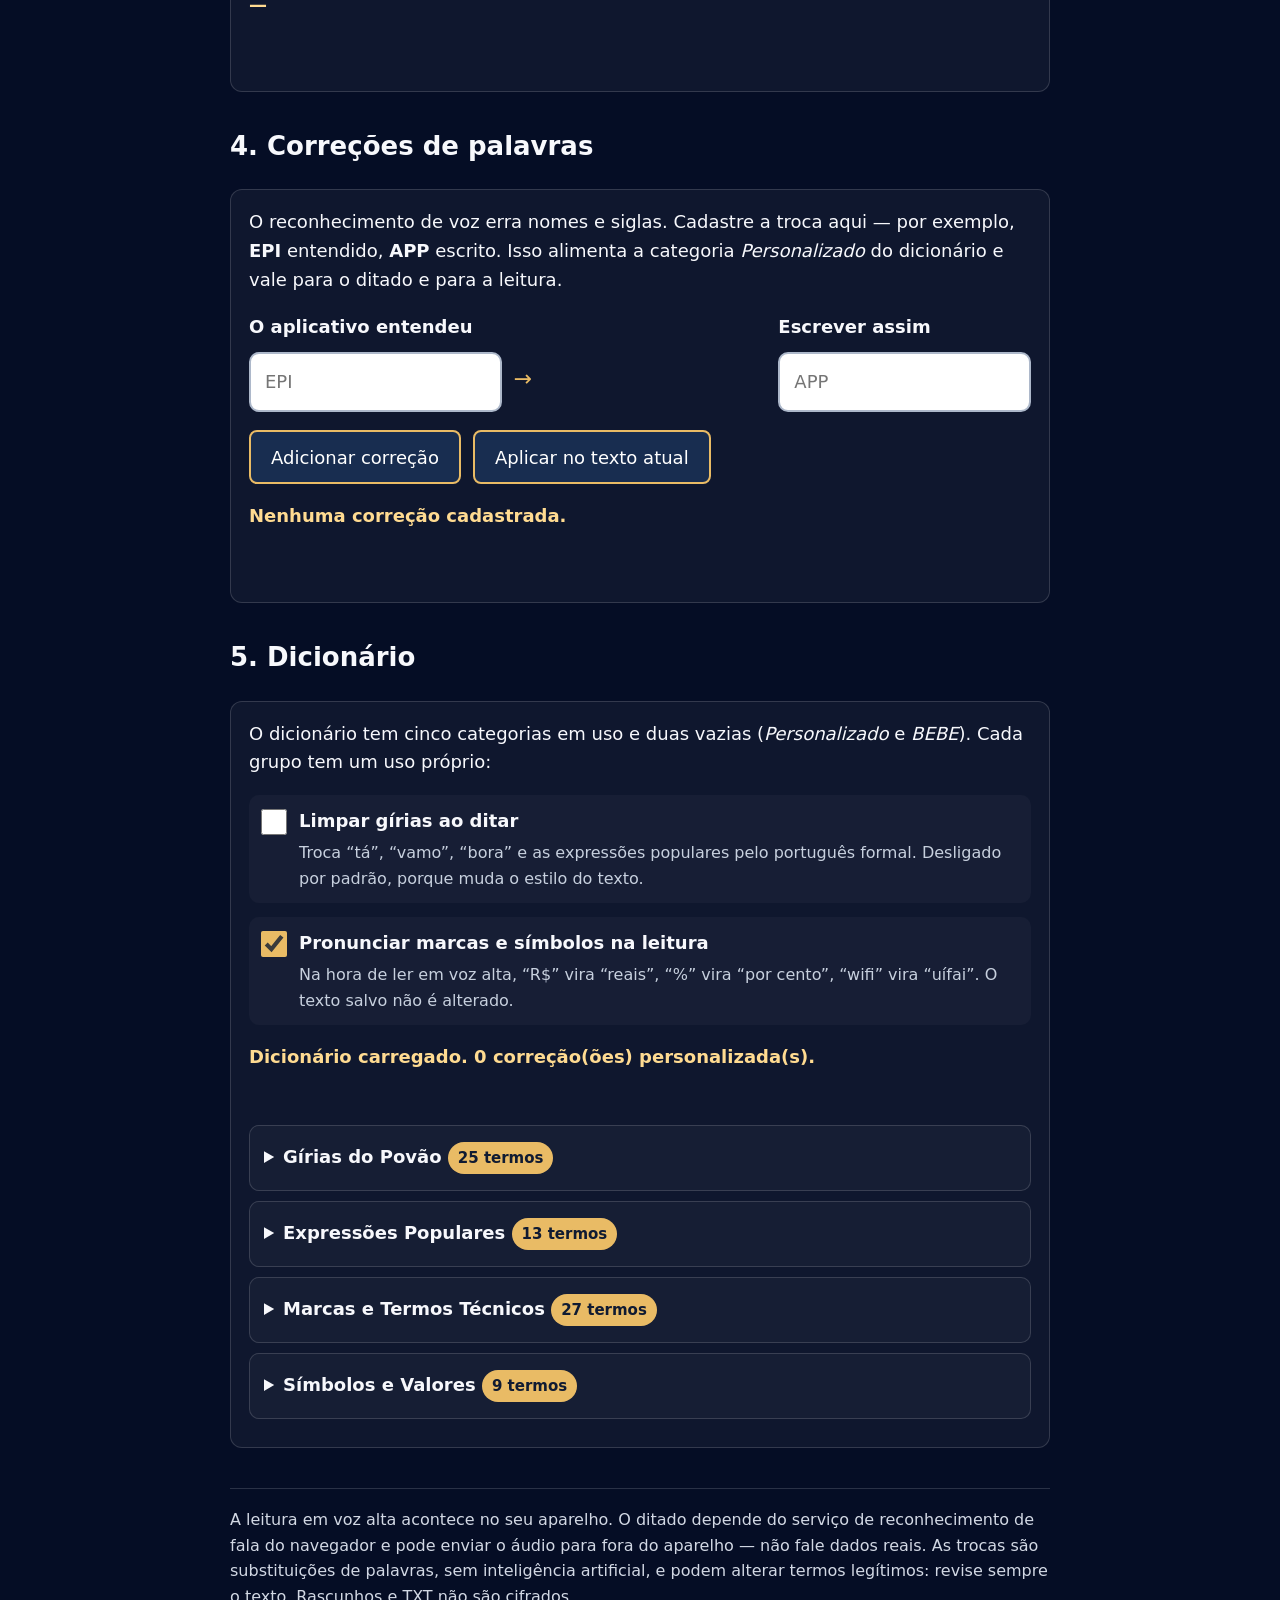
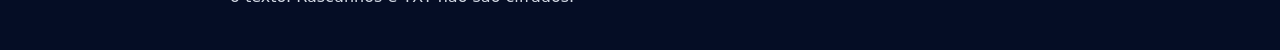
==== commit 49b442c6: "Add files via upload" ====
--- a/index.html
+++ b/index.html
@@ -1,8 +1,8 @@
 <!doctype html><html lang="pt-BR"><head><meta charset="utf-8"><meta name="viewport" content="width=device-width,initial-scale=1"><title>IOXAdv — Editor experimental</title><style>
-*{box-sizing:border-box}body{margin:0;background:#050d25;color:#f7f8fc;font:18px system-ui,-apple-system,sans-serif;line-height:1.6}main{max-width:900px;margin:auto;padding:clamp(18px,5vw,40px)}h1{font-size:clamp(32px,7vw,48px);margin-bottom:6px}h2{font-size:26px;margin-top:34px}.aviso{border-left:5px solid #e9bb65;background:#ffffff0b;padding:18px;margin:18px 0}label{display:block;font-weight:700;margin-top:20px}input[type=text],textarea,select{width:100%;display:block;padding:14px;margin:10px 0;font:18px/1.6 system-ui;background:#fff;color:#101b32;border:2px solid #adb8ca;border-radius:10px}textarea{min-height:300px;resize:vertical}select{max-width:220px;width:auto;min-height:54px;margin:0}.acoes{display:flex;flex-wrap:wrap;gap:12px;margin:8px 0;align-items:center}button{min-height:54px;padding:14px 20px;border:2px solid #e9bb65;border-radius:8px;background:#182d50;color:#fff;font:18px system-ui;cursor:pointer}button:hover{background:#23406e}:focus-visible{outline:4px solid #fbd774;outline-offset:4px}button:disabled{cursor:not-allowed;opacity:.5}button.perigo{border-color:#ff9c9c;background:#4a1622}button.perigo:hover{background:#64202f}#estado,.saida{min-height:64px;color:#ffdb91;font-weight:600}ul{list-style:none;padding:0}li{display:flex;flex-wrap:wrap;gap:10px;align-items:center;justify-content:space-between;padding:14px;margin:10px 0;background:#ffffff0d;border:1px solid #ffffff26;border-radius:10px}li strong{display:block;font-size:19px}li small{display:block;color:#c7d0de;font-weight:400}li button{min-height:46px;padding:10px 16px;font-size:16px}.vazio{color:#c7d0de;font-style:italic}.voz,.corr{background:#ffffff0b;border:1px solid #ffffff26;border-radius:12px;padding:18px}.rotulo{font-weight:700;margin:16px 0 6px}.selo{display:inline-block;font-size:15px;padding:4px 10px;border-radius:999px;background:#e9bb65;color:#101b32;font-weight:700}.par{display:flex;flex-wrap:wrap;gap:12px}.par>div{flex:1 1 220px}.seta{font-size:22px;color:#e9bb65;align-self:center;padding-top:22px}footer{margin-top:40px;font-size:16px;color:#d2d8e4;border-top:1px solid #ffffff26;padding-top:18px}
+*{box-sizing:border-box}body{margin:0;background:#050d25;color:#f7f8fc;font:18px system-ui,-apple-system,sans-serif;line-height:1.6}main{max-width:900px;margin:auto;padding:clamp(18px,5vw,40px)}h1{font-size:clamp(32px,7vw,48px);margin-bottom:6px}h2{font-size:26px;margin-top:34px}h3{font-size:19px;margin:14px 0 6px}.aviso{border-left:5px solid #e9bb65;background:#ffffff0b;padding:18px;margin:18px 0}label{display:block;font-weight:700;margin-top:20px}input[type=text],textarea,select{width:100%;display:block;padding:14px;margin:10px 0;font:18px/1.6 system-ui;background:#fff;color:#101b32;border:2px solid #adb8ca;border-radius:10px}textarea{min-height:280px;resize:vertical}select{max-width:220px;width:auto;min-height:54px;margin:0}.acoes{display:flex;flex-wrap:wrap;gap:12px;margin:8px 0;align-items:center}button{min-height:54px;padding:14px 20px;border:2px solid #e9bb65;border-radius:8px;background:#182d50;color:#fff;font:18px system-ui;cursor:pointer}button:hover{background:#23406e}:focus-visible{outline:4px solid #fbd774;outline-offset:4px}button:disabled{cursor:not-allowed;opacity:.5}button.perigo{border-color:#ff9c9c;background:#4a1622}button.perigo:hover{background:#64202f}#estado,.saida{min-height:64px;color:#ffdb91;font-weight:600}ul.lista{list-style:none;padding:0}ul.lista li{display:flex;flex-wrap:wrap;gap:10px;align-items:center;justify-content:space-between;padding:14px;margin:10px 0;background:#ffffff0d;border:1px solid #ffffff26;border-radius:10px}ul.lista strong{display:block;font-size:19px}ul.lista small{display:block;color:#c7d0de;font-weight:400}ul.lista button{min-height:46px;padding:10px 16px;font-size:16px}.vazio{color:#c7d0de;font-style:italic}.voz,.corr,.dic{background:#ffffff0b;border:1px solid #ffffff26;border-radius:12px;padding:18px}.rotulo{font-weight:700;margin:16px 0 6px}.selo{display:inline-block;font-size:15px;padding:4px 10px;border-radius:999px;background:#e9bb65;color:#101b32;font-weight:700}.par{display:flex;flex-wrap:wrap;gap:12px}.par>div{flex:1 1 220px}.seta{font-size:22px;color:#e9bb65;align-self:center;padding-top:22px}details{border:1px solid #ffffff26;border-radius:10px;padding:10px 14px;margin:10px 0;background:#ffffff08}summary{cursor:pointer;font-weight:700;font-size:18px;padding:6px 0}table{width:100%;border-collapse:collapse;font-size:16px;margin-top:10px}td,th{text-align:left;padding:8px;border-bottom:1px solid #ffffff1f}th{color:#ffdb91}code{background:#ffffff14;padding:2px 6px;border-radius:6px;font-size:16px}.caixa{display:flex;gap:12px;align-items:flex-start;margin:14px 0;padding:12px;border-radius:10px;background:#ffffff08}.caixa input{width:26px;height:26px;min-height:auto;margin:2px 0 0;flex:0 0 auto;accent-color:#e9bb65}.caixa label{margin:0;font-weight:700}footer{margin-top:40px;font-size:16px;color:#d2d8e4;border-top:1px solid #ffffff26;padding-top:18px}
 </style></head><body><main>
 <h1>IOXAdv</h1>
-<p>Editor experimental · etapa 4: Vox com correções de palavras</p>
+<p>Editor experimental · etapa 5: dicionário de gírias, termos técnicos e símbolos</p>
 <div class="aviso">Use somente dados fictícios. Esta versão <strong>não tem IA, não tem cofre com senha e não cifra os rascunhos</strong>. Os rascunhos ficam neste navegador, legíveis por quem usar o aparelho.</div>
 <noscript><p>Ative o JavaScript para usar o editor.</p></noscript>
 
@@ -26,7 +26,7 @@
 <section aria-labelledby="t2">
 <h2 id="t2">2. Rascunhos salvos neste navegador</h2>
 <p id="listaVazia" class="vazio">Nenhum rascunho salvo ainda.</p>
-<ul id="lista" aria-live="polite"></ul>
+<ul id="lista" class="lista" aria-live="polite"></ul>
 </section>
 
 <section aria-labelledby="t3">
@@ -56,7 +56,7 @@
 <section aria-labelledby="t4">
 <h2 id="t4">4. Correções de palavras</h2>
 <div class="corr">
-<p style="margin-top:0">O reconhecimento de voz erra nomes e siglas. Aqui você ensina o aplicativo a trocar o que ele entendeu pelo que você quis dizer — por exemplo, trocar <strong>EPI</strong> por <strong>APP</strong>. A correção é aplicada ao texto ditado, automaticamente.</p>
+<p style="margin-top:0">O reconhecimento de voz erra nomes e siglas. Cadastre a troca aqui — por exemplo, <strong>EPI</strong> entendido, <strong>APP</strong> escrito. Isso alimenta a categoria <em>Personalizado</em> do dicionário e vale para o ditado e para a leitura.</p>
 <div class="par">
 <div><label for="de" style="margin-top:0">O aplicativo entendeu</label><input id="de" type="text" maxlength="60" placeholder="EPI"></div>
 <div class="seta" aria-hidden="true">→</div>
@@ -67,74 +67,253 @@
 <button id="aplicarCorr" type="button">Aplicar no texto atual</button>
 </div>
 <p id="estadoCorr" class="saida" role="status" aria-live="polite">Nenhuma correção cadastrada.</p>
-<ul id="listaCorr"></ul>
+<ul id="listaCorr" class="lista"></ul>
 </div>
 </section>
 
-<footer>A leitura em voz alta acontece no seu aparelho. O ditado depende do serviço de reconhecimento de fala do navegador e pode enviar o áudio para fora do aparelho — não fale dados reais. As correções são simples trocas de palavras, sem inteligência artificial, e podem alterar palavras legítimas: revise sempre o texto. Rascunhos e TXT não são cifrados.</footer>
+<section aria-labelledby="t5">
+<h2 id="t5">5. Dicionário</h2>
+<div class="dic">
+<p style="margin-top:0">O dicionário tem cinco categorias em uso e duas vazias (<em>Personalizado</em> e <em>BEBE</em>). Cada grupo tem um uso próprio:</p>
+<div class="caixa"><input id="usarNoDitado" type="checkbox"><div><label for="usarNoDitado">Limpar gírias ao ditar</label><p style="margin:4px 0 0;color:#c7d0de;font-size:16px">Troca “tá”, “vamo”, “bora” e as expressões populares pelo português formal. Desligado por padrão, porque muda o estilo do texto.</p></div></div>
+<div class="caixa"><input id="usarNaLeitura" type="checkbox" checked><div><label for="usarNaLeitura">Pronunciar marcas e símbolos na leitura</label><p style="margin:4px 0 0;color:#c7d0de;font-size:16px">Na hora de ler em voz alta, “R$” vira “reais”, “%” vira “por cento”, “wifi” vira “uífai”. O texto salvo não é alterado.</p></div></div>
+<p id="estadoDic" class="saida" role="status" aria-live="polite">—</p>
+<details><summary>Gírias do Povão <span id="qtdGirias" class="selo"></span></summary><table id="tabGirias"></table></details>
+<details><summary>Expressões Populares <span id="qtdExpr" class="selo"></span></summary><table id="tabExpr"></table></details>
+<details><summary>Marcas e Termos Técnicos <span id="qtdMarcas" class="selo"></span></summary><table id="tabMarcas"></table></details>
+<details><summary>Símbolos e Valores <span id="qtdSimb" class="selo"></span></summary><table id="tabSimb"></table></details>
+</div>
+</section>
+
+<footer>A leitura em voz alta acontece no seu aparelho. O ditado depende do serviço de reconhecimento de fala do navegador e pode enviar o áudio para fora do aparelho — não fale dados reais. As trocas são substituições de palavras, sem inteligência artificial, e podem alterar termos legítimos: revise sempre o texto. Rascunhos e TXT não são cifrados.</footer>
 </main>
 <script>
 'use strict';
-const CHAVE='ioxadv.rascunhos.v2', CHAVE_CORR='ioxadv.correcoes.v1';
+const DICIONARIO={
+"Gírias do Povão": {
+"tá": "está",
+"vamo": "vamos",
+"bora": "vamos embora",
+"mermão": "meu irmão",
+"mano": "meu amigo",
+"caraca": "nossa",
+"saca só": "preste atenção",
+"se liga": "preste atenção",
+"pega a visão": "entenda bem",
+"tá ligado": "entende",
+"tá suave": "está tudo bem",
+"é nóis": "estamos juntos",
+"massa": "legal",
+"da hora": "muito legal",
+"top": "excelente",
+"show": "perfeito",
+"maneiro": "legal",
+"bacana": "legal",
+"irado": "incrível",
+"brabo": "muito bom",
+"sinistro": "impressionante",
+"demais": "muito",
+"galera": "pessoal",
+"povão": "pessoal",
+"ta": "ESTÁ"
+},
+"Expressões Populares": {
+"barato demais": "preço muito baixo",
+"tá de graça": "está muito barato",
+"sai correndo": "aproveite rápido",
+"aproveita": "aproveite agora",
+"corre lá": "vá agora",
+"não perde": "não perca",
+"é agora ou nunca": "aproveite esta oportunidade",
+"tá bombando": "está muito popular",
+"é o queridinho": "é o mais escolhido",
+"tá esgotando": "está acabando o estoque",
+"últimas unidades": "poucas unidades disponíveis",
+"só hoje": "apenas hoje",
+"por tempo limitado": "por pouco tempo"
+},
+"Marcas e Termos Técnicos": {
+"magsafe": "magsêif",
+"wireless": "uâir-léss",
+"bluetooth": "blútuf",
+"wifi": "uífai",
+"usb": "i-usbê",
+"hdmi": "eitch-di-em-ai",
+"smartphone": "smartfône",
+"tablet": "táblet",
+"notebook": "nôutbuk",
+"led": "lêd",
+"oled": "ô-lêd",
+"4k": "quatro quê",
+"full hd": "ful eitch-dê",
+"gps": "gê-pê-ésse",
+"nfc": "êne-êfê-cê",
+"rgb": "ér-gê-bê",
+"ssd": "ésse-ésse-dê",
+"cpu": "cê-pê-ú",
+"airpods": "ér-póds",
+"galaxy": "gálaxi",
+"iphone": "aifône",
+"xiaomi": "xiáomi",
+"samsung": "sâmsung",
+"apple": "épol",
+"amazon": "âmazon",
+"aliexpress": "áli-éx-press",
+"shopee": "xópi"
+},
+"Símbolos e Valores": {
+"r$": "reais",
+"us$": "dólares",
+"%": "por cento",
+"+": "mais",
+"-": "menos",
+"=": "igual",
+"&": "e",
+"@": "arroba",
+"#": "hashtag"
+},
+"Personalizado": {},
+"BEBE": {}
+};
+const CHAVE='ioxadv.rascunhos.v2', CHAVE_CORR='ioxadv.correcoes.v1', CHAVE_PREF='ioxadv.prefs.v1';
 const $=id=>document.getElementById(id);
-const titulo=$('titulo'),area=$('texto'),estado=$('estado'),lista=$('lista'),vazio=$('listaVazia'),file=$('arquivo'),estadoVoz=$('estadoVoz'),estadoCorr=$('estadoCorr');
+const titulo=$('titulo'),area=$('texto'),estado=$('estado'),lista=$('lista'),vazio=$('listaVazia'),file=$('arquivo'),estadoVoz=$('estadoVoz'),estadoCorr=$('estadoCorr'),estadoDic=$('estadoDic');
 let idAtual=null,alterado=false;
 
-function ler(){try{const d=JSON.parse(localStorage.getItem(CHAVE));return Array.isArray(d)?d:[]}catch(e){return[]}}
-function gravar(d){try{localStorage.setItem(CHAVE,JSON.stringify(d));return true}catch(e){estado.textContent='Não foi possível salvar: o armazenamento está cheio ou bloqueado.';return false}}
+const ALNUM=/[0-9A-Za-zÀ-ÖØ-öø-ÿ]/, LETRA=/[A-Za-zÀ-ÖØ-öø-ÿ]/;
+
+function lerRS(){try{const d=JSON.parse(localStorage.getItem(CHAVE));return Array.isArray(d)?d:[]}catch(e){return[]}}
+function gravarRS(d){try{localStorage.setItem(CHAVE,JSON.stringify(d));return true}catch(e){estado.textContent='Não foi possível salvar: o armazenamento está cheio ou bloqueado.';return false}}
 function lerCorr(){try{const d=JSON.parse(localStorage.getItem(CHAVE_CORR));return Array.isArray(d)?d:[]}catch(e){return[]}}
 function gravarCorr(d){try{localStorage.setItem(CHAVE_CORR,JSON.stringify(d))}catch(e){estadoCorr.textContent='Não foi possível guardar as correções.'}}
-function contador(){const t=area.value.trim();$('contador').textContent=(t?t.split(/\s+/u).length:0)+' palavras · '+area.value.length+' caracteres'}
+function prefs(){try{return Object.assign({ditado:false,leitura:true},JSON.parse(localStorage.getItem(CHAVE_PREF))||{})}catch(e){return{ditado:false,leitura:true}}}
+function gravarPrefs(pr){try{localStorage.setItem(CHAVE_PREF,JSON.stringify(pr))}catch(e){}}
+function contador(){const t=area.value.trim();const n=(t.match(/[^\s]+/gu)||[]).length;$('contador').textContent=n+' palavras · '+area.value.length+' caracteres'}
 function aviso(t){estado.textContent=t}
 function sujo(){alterado=true}
-function escapar(s){return s.replace(/[.*+?^${}()|[\]\\]/g,'\\$&')}
-
-function corrigir(texto){
- const c=lerCorr();
- if(!c.length||!texto)return texto;
+
+function paresDe(categorias){
+ const mapa=new Map();
+ categorias.forEach(c=>{
+  const g=DICIONARIO[c];if(!g)return;
+  Object.keys(g).forEach(k=>mapa.set(k.toLowerCase(),g[k]));
+ });
+ lerCorr().forEach(x=>{if(x.de)mapa.set(x.de.toLowerCase(),x.para)});
+ const manuais=new Set(lerCorr().map(x=>x.de.toLowerCase()));
+ return [...mapa.entries()].map(([de,para])=>({de,para,fixo:manuais.has(de)})).sort((a,b)=>b.de.length-a.de.length);
+}
+
+function inicioDeFrase(texto,pos){
+ let i=pos-1;
+ while(i>=0&&/\s/.test(texto[i]))i--;
+ if(i<0)return true;
+ return '.!?…:'.includes(texto[i])||texto[i]==='\n';
+}
+function casarCaso(texto,pos,valor){
+ let v=valor;
+ if(v===v.toUpperCase()&&/[A-ZÀ-Þ]/.test(v))v=v.toLowerCase();
+ if(inicioDeFrase(texto,pos)&&/[a-zà-ÿ]/.test(v.charAt(0)))v=v.charAt(0).toUpperCase()+v.slice(1);
+ return v;
+}
+function trocarTermo(texto,de,para,fixo){
+ const alvo=de.toLowerCase();
+ const exigeAlnum=ALNUM.test(de);
+ const baixo=texto.toLowerCase();
+ let saida='',i=0;
+ for(;;){
+  const k=baixo.indexOf(alvo,i);
+  if(k<0){saida+=texto.slice(i);break}
+  const antes=k>0?texto[k-1]:'';
+  const depois=k+de.length<texto.length?texto[k+de.length]:'';
+  const bloqueia=exigeAlnum
+   ?(antes&&ALNUM.test(antes))||(depois&&ALNUM.test(depois))
+   :(antes&&LETRA.test(antes))||(depois&&LETRA.test(depois));
+  if(bloqueia){saida+=texto.slice(i,k+1);i=k+1;continue}
+  saida+=texto.slice(i,k)+(fixo?para:casarCaso(texto,k,para));
+  i=k+de.length;
+ }
+ return saida;
+}
+function aplicar(texto,pares){
+ if(!texto||!pares.length)return texto;
  let saida=texto;
- c.forEach(p=>{
-  if(!p.de)return;
-  const re=new RegExp('(?<![\\p{L}\\p{N}])'+escapar(p.de)+'(?![\\p{L}\\p{N}])','giu');
-  saida=saida.replace(re,p.para);
+ pares.forEach(x=>{saida=trocarTermo(saida,x.de,x.para,x.fixo)});
+ return saida;
+}
+const CAT_TEXTO=['Gírias do Povão','Expressões Populares'];
+const CAT_FALA=['Marcas e Termos Técnicos','Símbolos e Valores'];
+function corrigirTexto(t){return aplicar(t,paresDe(prefs().ditado?CAT_TEXTO:[]))}
+function prepararLeitura(t){
+ let s=t;
+ s=s.replace(/(?:R\$|US\$)\s?(\d[\d.,]*)/gi,(m,valor)=>m.toLowerCase().startsWith('r')?valor+' reais':valor+' dólares');
+ s=s.replace(/(\d[\d.,]*)\s?%/g,(m,valor)=>valor+' por cento');
+ return aplicar(s,paresDe(prefs().leitura?CAT_FALA:[]));
+}
+
+function renderTabela(id,grupo){
+ const t=$(id);t.textContent='';
+ const cab=document.createElement('tr');
+ ['Ouvido ou escrito','Vira'].forEach(x=>{const th=document.createElement('th');th.textContent=x;cab.append(th)});
+ t.append(cab);
+ Object.keys(grupo).forEach(k=>{
+  const tr=document.createElement('tr');
+  const a=document.createElement('td'),c1=document.createElement('code');c1.textContent=k;a.append(c1);
+  const b=document.createElement('td'),c2=document.createElement('code');c2.textContent=grupo[k];b.append(c2);
+  tr.append(a,b);t.append(tr);
  });
- return saida;
-}
+}
+function renderDic(){
+ const g=DICIONARIO;
+ renderTabela('tabGirias',g['Gírias do Povão']||{});
+ renderTabela('tabExpr',g['Expressões Populares']||{});
+ renderTabela('tabMarcas',g['Marcas e Termos Técnicos']||{});
+ renderTabela('tabSimb',g['Símbolos e Valores']||{});
+ $('qtdGirias').textContent=Object.keys(g['Gírias do Povão']||{}).length+' termos';
+ $('qtdExpr').textContent=Object.keys(g['Expressões Populares']||{}).length+' termos';
+ $('qtdMarcas').textContent=Object.keys(g['Marcas e Termos Técnicos']||{}).length+' termos';
+ $('qtdSimb').textContent=Object.keys(g['Símbolos e Valores']||{}).length+' termos';
+ const pr=prefs();
+ $('usarNoDitado').checked=!!pr.ditado;
+ $('usarNaLeitura').checked=!!pr.leitura;
+ estadoDic.textContent='Dicionário carregado. '+lerCorr().length+' correção(ões) personalizada(s).';
+}
+$('usarNoDitado').onchange=e=>{const pr=prefs();pr.ditado=e.target.checked;gravarPrefs(pr);estadoDic.textContent=pr.ditado?'Gírias serão trocadas no texto ditado.':'Gírias mantidas como você fala.'};
+$('usarNaLeitura').onchange=e=>{const pr=prefs();pr.leitura=e.target.checked;gravarPrefs(pr);estadoDic.textContent=pr.leitura?'Marcas e símbolos serão pronunciados na leitura.':'Leitura literal, sem trocas.'};
 
 function renderCorr(){
- const c=lerCorr();listaCorr.textContent='';
- estadoCorr.textContent=c.length?(c.length+' correção(ões) ativa(s). Aplicadas automaticamente ao ditado.'):'Nenhuma correção cadastrada.';
- c.forEach((p,i)=>{
+ const c=lerCorr(),ul=$('listaCorr');ul.textContent='';
+ estadoCorr.textContent=c.length?(c.length+' correção(ões) ativa(s), aplicadas ao ditado e à leitura.'):'Nenhuma correção cadastrada.';
+ c.forEach((x,i)=>{
   const li=document.createElement('li');
   const box=document.createElement('div');
-  const s=document.createElement('strong');s.textContent=p.de+' → '+p.para;
-  box.append(s);
+  const s=document.createElement('strong');s.textContent=x.de+' → '+x.para;
+  const small=document.createElement('small');small.textContent='Categoria: Personalizado';
+  box.append(s,small);
   const del=document.createElement('button');del.type='button';del.className='perigo';del.textContent='Remover';
-  del.onclick=()=>{const d=lerCorr();d.splice(i,1);gravarCorr(d);renderCorr()};
-  li.append(box,del);listaCorr.append(li);
+  del.onclick=()=>{const d=lerCorr();d.splice(i,1);gravarCorr(d);renderCorr();renderDic()};
+  li.append(box,del);ul.append(li);
  });
 }
-const listaCorr=$('listaCorr');
 $('addCorr').onclick=()=>{
  const de=$('de').value.trim(),para=$('para').value.trim();
  if(!de||!para){estadoCorr.textContent='Preencha os dois campos: o que foi entendido e como deve ser escrito.';return}
  const d=lerCorr();
- const igual=d.findIndex(x=>x.de.toLowerCase()===de.toLowerCase());
- if(igual>=0)d[igual]={de,para};else d.push({de,para});
- gravarCorr(d);$('de').value='';$('para').value='';renderCorr();
- estadoCorr.textContent='Correção guardada: '+de+' → '+para+'. Vale também para os próximos ditados.';
+ const i=d.findIndex(x=>x.de.toLowerCase()===de.toLowerCase());
+ if(i>=0)d[i]={de,para};else d.push({de,para});
+ gravarCorr(d);$('de').value='';$('para').value='';renderCorr();renderDic();
+ estadoCorr.textContent='Correção guardada: '+de+' → '+para+'. Vale para os próximos ditados e leituras.';
 };
 $('aplicarCorr').onclick=()=>{
- if(!lerCorr().length){estadoCorr.textContent='Cadastre uma correção primeiro.';return}
  if(!area.value.trim()){estadoCorr.textContent='Não há texto na tela para corrigir.';return}
- const antes=area.value,depois=corrigir(antes);
- if(antes===depois){estadoCorr.textContent='Nada foi alterado: nenhuma palavra cadastrada apareceu no texto.';return}
+ const antes=area.value;
+ const depois=aplicar(antes,paresDe(CAT_TEXTO.concat(CAT_FALA)));
+ if(antes===depois){estadoCorr.textContent='Nada foi alterado: nenhum termo do dicionário apareceu no texto.';return}
  area.value=depois;sujo();contador();
- estadoCorr.textContent='Correções aplicadas ao texto. Confira o resultado antes de salvar.';
+ estadoCorr.textContent='Dicionário completo aplicado ao texto. Confira o resultado antes de salvar.';
 };
 
 function render(){
- const d=ler().sort((a,b)=>b.atualizado-a.atualizado);
+ const d=lerRS().sort((a,b)=>b.atualizado-a.atualizado);
  lista.textContent='';
  vazio.style.display=d.length?'none':'block';
  d.forEach(r=>{
@@ -142,8 +321,7 @@
   const box=document.createElement('div');
   const s=document.createElement('strong');s.textContent=r.titulo||'(sem nome)';
   const info=document.createElement('small');
-  const data=new Date(r.atualizado).toLocaleString('pt-BR',{dateStyle:'short',timeStyle:'short'});
-  info.textContent=data+' · '+r.texto.length+' caracteres';
+  info.textContent=new Date(r.atualizado).toLocaleString('pt-BR',{dateStyle:'short',timeStyle:'short'})+' · '+r.texto.length+' caracteres';
   box.append(s,info);
   const acoes=document.createElement('div');acoes.className='acoes';
   const abrirBtn=document.createElement('button');abrirBtn.type='button';abrirBtn.textContent='Abrir';abrirBtn.onclick=()=>carregar(r.id);
@@ -152,30 +330,30 @@
  });
 }
 function carregar(id){
- const r=ler().find(x=>x.id===id);if(!r)return;
+ const r=lerRS().find(x=>x.id===id);if(!r)return;
  if(alterado&&area.value.trim()&&!confirm('Descartar o texto atual e abrir outro rascunho?'))return;
  idAtual=r.id;titulo.value=r.titulo;area.value=r.texto;alterado=false;contador();
  aviso('Rascunho aberto: '+(r.titulo||'(sem nome)'));
 }
 function apagar(id,nome){
  if(!confirm('Apagar o rascunho "'+(nome||'(sem nome)')+'"? Isso não pode ser desfeito.'))return;
- gravar(ler().filter(x=>x.id!==id));
+ gravarRS(lerRS().filter(x=>x.id!==id));
  if(id===idAtual)idAtual=null;
  render();aviso('Rascunho apagado.');
 }
 $('salvar').onclick=()=>{
  if(!area.value.trim()){aviso('Digite um texto antes de salvar.');return}
- const d=ler();const agora=Date.now();
+ const d=lerRS(),agora=Date.now();
  const nome=titulo.value.trim()||('Rascunho '+new Date(agora).toLocaleDateString('pt-BR'));
  if(idAtual){
   const r=d.find(x=>x.id===idAtual);
   if(r){r.titulo=nome;r.texto=area.value;r.atualizado=agora}
   else{d.push({id:crypto.randomUUID(),titulo:nome,texto:area.value,atualizado:agora})}
- } else {
+ }else{
   idAtual=crypto.randomUUID();
   d.push({id:idAtual,titulo:nome,texto:area.value,atualizado:agora});
  }
- if(gravar(d)){alterado=false;titulo.value=nome;render();aviso('Rascunho salvo neste navegador. Sem criptografia: use só dados fictícios.')}
+ if(gravarRS(d)){alterado=false;titulo.value=nome;render();aviso('Rascunho salvo neste navegador. Sem criptografia: use só dados fictícios.')}
 };
 $('novo').onclick=()=>{
  if(alterado&&area.value.trim()&&!confirm('Descartar o texto não salvo e começar outro?'))return;
@@ -185,7 +363,7 @@
  if(!area.value.trim()){aviso('Digite um texto antes de baixar.');return}
  const url=URL.createObjectURL(new Blob([area.value],{type:'text/plain;charset=utf-8'}));
  const a=document.createElement('a');
- a.href=url;a.download=(titulo.value.trim()||'ioxadv-rascunho').replace(/[\\/:*?"<>|]/g,'-')+'.txt';
+ a.href=url;a.download=(titulo.value.trim()||'ioxadv-rascunho').replace(/[/\\:*?"<>|]/g,'-')+'.txt';
  document.body.append(a);a.click();a.remove();
  setTimeout(()=>URL.revokeObjectURL(url),1000);
  aviso('Download solicitado. Confira se o arquivo foi salvo antes de fechar.');
@@ -195,11 +373,11 @@
  const f=file.files[0];if(!f)return;
  try{
   if(f.size>1048576)throw Error('O limite é de 1 MB.');
-  const t=await f.text();
+  const txt=await f.text();
   if(area.value.trim()&&!confirm('Substituir o texto atual pelo conteúdo do arquivo?'))return;
-  area.value=t;alterado=true;contador();
+  area.value=txt;alterado=true;contador();
   aviso('Arquivo aberto localmente. Clique em Salvar rascunho para guardar.');
- }catch(e){aviso(e.message)}finally{file.value=''}
+ }catch(err){aviso(err.message)}finally{file.value=''}
 };
 area.addEventListener('input',()=>{sujo();contador()});
 titulo.addEventListener('input',sujo);
@@ -209,12 +387,13 @@
  if(!area.value.trim()){estadoVoz.textContent='Não há texto na tela para ler.';return}
  if(!synth){estadoVoz.textContent='Este navegador não oferece leitura em voz alta.';return}
  synth.cancel();
- const u=new SpeechSynthesisUtterance(area.value);
+ const preparado=prepararLeitura(area.value);
+ const u=new SpeechSynthesisUtterance(preparado);
  u.lang='pt-BR';u.rate=parseFloat($('velocidade').value);
  u.onend=()=>{estadoVoz.textContent='Leitura concluída.'};
  u.onerror=e=>{estadoVoz.textContent='A leitura falhou ('+e.error+'). Verifique o áudio do aparelho ou tente outro navegador.'};
  synth.speak(u);
- estadoVoz.textContent='Lendo em voz alta… Clique em Parar leitura para interromper.';
+ estadoVoz.textContent=preparado===area.value?'Lendo em voz alta…':'Lendo com as trocas do dicionário (marcas e símbolos).';
 };
 $('parar').onclick=()=>{if(synth){synth.cancel();estadoVoz.textContent='Leitura interrompida.'}};
 const Recon=window.SpeechRecognition||window.webkitSpeechRecognition;
@@ -237,15 +416,15 @@
    const t=e.results[i][0].transcript;
    if(e.results[i].isFinal)final+=t+' ';else parcial+=t;
   }
-  if(final){base+=corrigir(final);area.value=base.trimStart();sujo();contador()}
+  if(final){base+=corrigirTexto(final);area.value=base;contador();sujo()}
   estadoVoz.textContent=parcial?('Ouvindo: '+parcial):'Ditando…';
  };
  rec.onerror=e=>{estadoVoz.textContent='Ditado interrompido: '+e.error+'. Se for permissão, libere o microfone no navegador.'};
  rec.onend=()=>{ditando=false;estadoVoz.textContent='Ditado encerrado. Revise o texto e clique em Salvar rascunho.'};
- try{rec.start()}catch(e){estadoVoz.textContent='Não foi possível iniciar o ditado.'}
+ try{rec.start()}catch(err){estadoVoz.textContent='Não foi possível iniciar o ditado.'}
 };
 $('pararDitado').onclick=()=>{if(rec&&ditando)rec.stop()};
 
 window.addEventListener('beforeunload',e=>{if(alterado&&area.value.trim()){e.preventDefault();e.returnValue=''}});
-contador();render();renderCorr();
+contador();render();renderCorr();renderDic();
 </script></body></html>
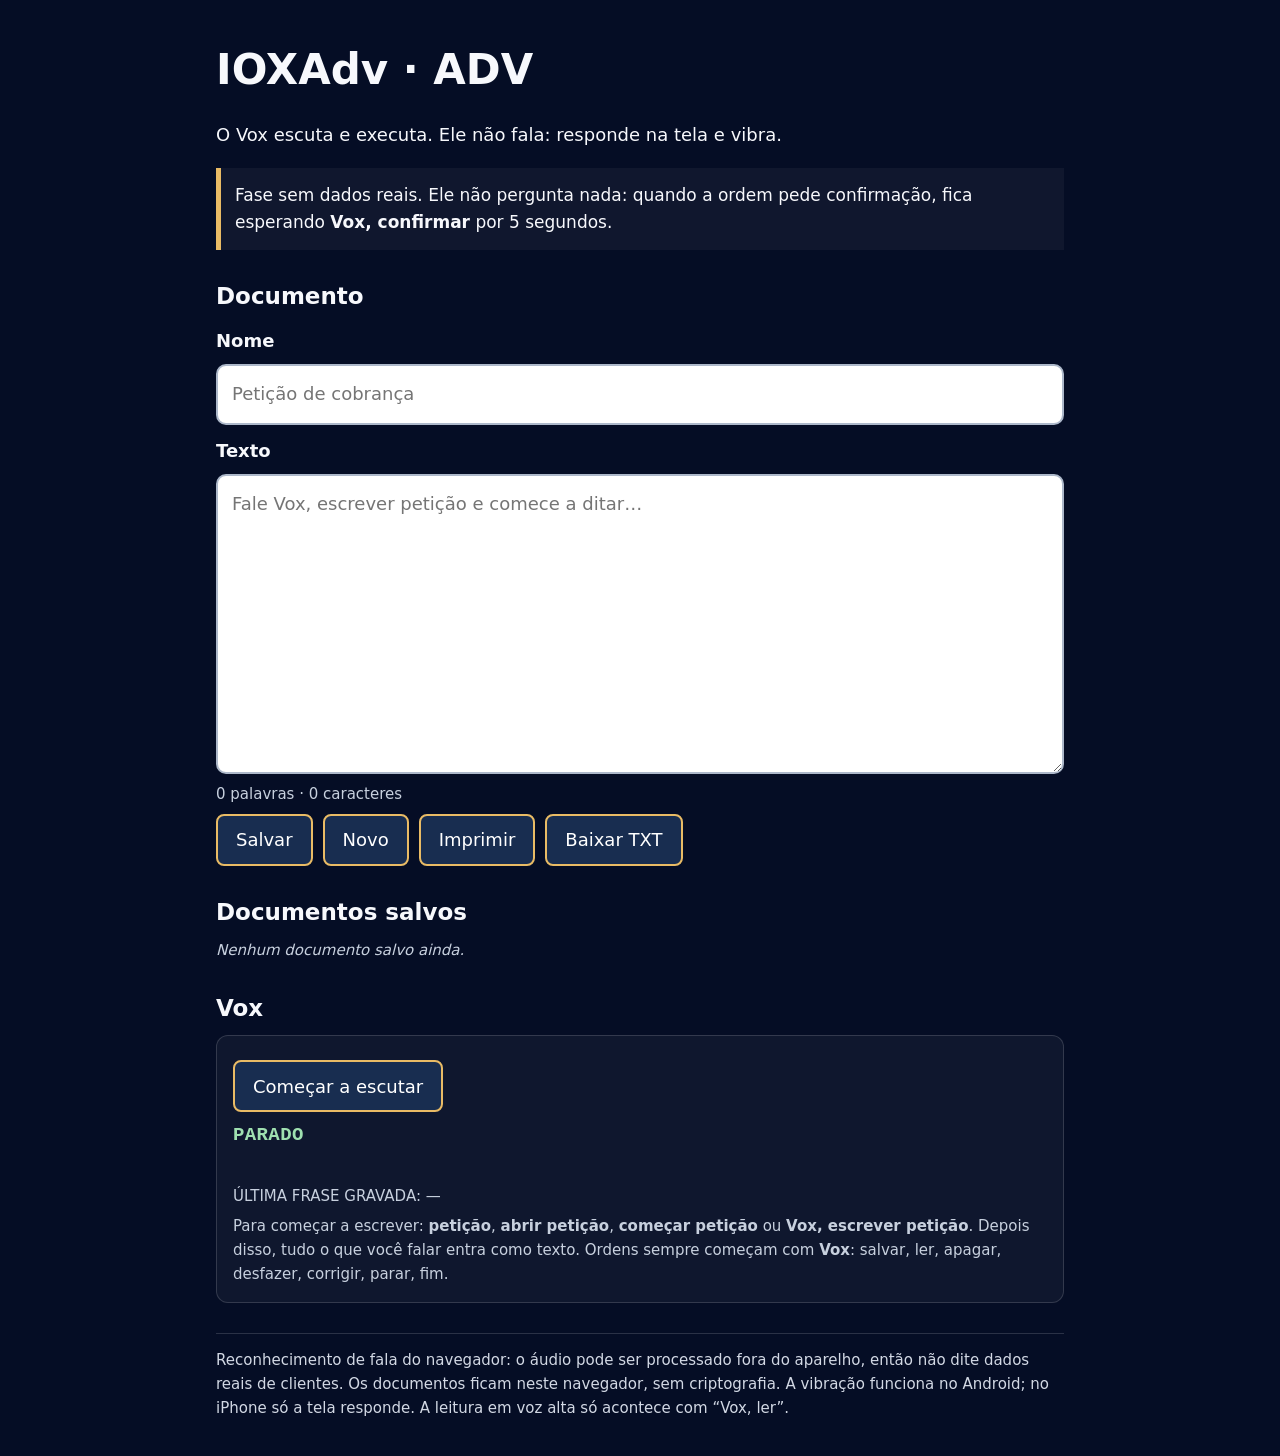
==== commit 4db62315: "Add files via upload" ====
--- a/index.html
+++ b/index.html
@@ -1,430 +1,354 @@
-<!doctype html><html lang="pt-BR"><head><meta charset="utf-8"><meta name="viewport" content="width=device-width,initial-scale=1"><title>IOXAdv — Editor experimental</title><style>
-*{box-sizing:border-box}body{margin:0;background:#050d25;color:#f7f8fc;font:18px system-ui,-apple-system,sans-serif;line-height:1.6}main{max-width:900px;margin:auto;padding:clamp(18px,5vw,40px)}h1{font-size:clamp(32px,7vw,48px);margin-bottom:6px}h2{font-size:26px;margin-top:34px}h3{font-size:19px;margin:14px 0 6px}.aviso{border-left:5px solid #e9bb65;background:#ffffff0b;padding:18px;margin:18px 0}label{display:block;font-weight:700;margin-top:20px}input[type=text],textarea,select{width:100%;display:block;padding:14px;margin:10px 0;font:18px/1.6 system-ui;background:#fff;color:#101b32;border:2px solid #adb8ca;border-radius:10px}textarea{min-height:280px;resize:vertical}select{max-width:220px;width:auto;min-height:54px;margin:0}.acoes{display:flex;flex-wrap:wrap;gap:12px;margin:8px 0;align-items:center}button{min-height:54px;padding:14px 20px;border:2px solid #e9bb65;border-radius:8px;background:#182d50;color:#fff;font:18px system-ui;cursor:pointer}button:hover{background:#23406e}:focus-visible{outline:4px solid #fbd774;outline-offset:4px}button:disabled{cursor:not-allowed;opacity:.5}button.perigo{border-color:#ff9c9c;background:#4a1622}button.perigo:hover{background:#64202f}#estado,.saida{min-height:64px;color:#ffdb91;font-weight:600}ul.lista{list-style:none;padding:0}ul.lista li{display:flex;flex-wrap:wrap;gap:10px;align-items:center;justify-content:space-between;padding:14px;margin:10px 0;background:#ffffff0d;border:1px solid #ffffff26;border-radius:10px}ul.lista strong{display:block;font-size:19px}ul.lista small{display:block;color:#c7d0de;font-weight:400}ul.lista button{min-height:46px;padding:10px 16px;font-size:16px}.vazio{color:#c7d0de;font-style:italic}.voz,.corr,.dic{background:#ffffff0b;border:1px solid #ffffff26;border-radius:12px;padding:18px}.rotulo{font-weight:700;margin:16px 0 6px}.selo{display:inline-block;font-size:15px;padding:4px 10px;border-radius:999px;background:#e9bb65;color:#101b32;font-weight:700}.par{display:flex;flex-wrap:wrap;gap:12px}.par>div{flex:1 1 220px}.seta{font-size:22px;color:#e9bb65;align-self:center;padding-top:22px}details{border:1px solid #ffffff26;border-radius:10px;padding:10px 14px;margin:10px 0;background:#ffffff08}summary{cursor:pointer;font-weight:700;font-size:18px;padding:6px 0}table{width:100%;border-collapse:collapse;font-size:16px;margin-top:10px}td,th{text-align:left;padding:8px;border-bottom:1px solid #ffffff1f}th{color:#ffdb91}code{background:#ffffff14;padding:2px 6px;border-radius:6px;font-size:16px}.caixa{display:flex;gap:12px;align-items:flex-start;margin:14px 0;padding:12px;border-radius:10px;background:#ffffff08}.caixa input{width:26px;height:26px;min-height:auto;margin:2px 0 0;flex:0 0 auto;accent-color:#e9bb65}.caixa label{margin:0;font-weight:700}footer{margin-top:40px;font-size:16px;color:#d2d8e4;border-top:1px solid #ffffff26;padding-top:18px}
+<!doctype html><html lang="pt-BR"><head><meta charset="utf-8"><meta name="viewport" content="width=device-width,initial-scale=1"><title>IOXAdv · ADV com Vox</title><style>
+*{box-sizing:border-box}body{margin:0;background:#050d25;color:#f7f8fc;font:18px system-ui,-apple-system,sans-serif;line-height:1.6}
+main{max-width:920px;margin:auto;padding:clamp(16px,4vw,36px)}
+h1{font-size:clamp(28px,6vw,42px);margin:0 0 4px}h2{font-size:23px;margin:28px 0 8px}
+.aviso{border-left:5px solid #e9bb65;background:#ffffff0b;padding:14px;margin:14px 0;font-size:17px}
+label{display:block;font-weight:700;margin-top:12px}
+input[type=text],textarea{width:100%;display:block;padding:14px;margin:8px 0;font:18px/1.6 system-ui;background:#fff;color:#101b32;border:2px solid #adb8ca;border-radius:10px}
+textarea{min-height:300px;resize:vertical}
+.acoes{display:flex;flex-wrap:wrap;gap:10px;margin:8px 0;align-items:center}
+button{min-height:52px;padding:12px 18px;border:2px solid #e9bb65;border-radius:8px;background:#182d50;color:#fff;font:18px system-ui;cursor:pointer}
+button:hover{background:#23406e}:focus-visible{outline:4px solid #fbd774;outline-offset:4px}
+button.perigo{border-color:#ff9c9c;background:#4a1622}
+ul.lista{list-style:none;padding:0}ul.lista li{display:flex;flex-wrap:wrap;gap:10px;align-items:center;justify-content:space-between;padding:12px;margin:8px 0;background:#ffffff0d;border:1px solid #ffffff26;border-radius:10px}
+ul.lista strong{display:block;font-size:18px}ul.lista small{display:block;color:#c7d0de;font-weight:400}ul.lista button{min-height:44px;padding:8px 14px;font-size:16px}
+.voz{background:#ffffff0b;border:1px solid #ffffff26;border-radius:12px;padding:16px}
+#stt{min-height:56px;margin:10px 0 0;font:700 19px/1.4 ui-monospace,monospace;color:#9fe0b0;letter-spacing:.02em}
+#stt.erro{color:#ff9c9c}#stt.neutro{color:#adb8ca}#stt.espera{color:#ffdb91}
+.sublinha{font-size:15px;color:#c7d0de;margin:6px 0 0;min-height:24px}
+ol.cand{margin:4px 0;padding-left:22px;color:#ffdb91;font-size:16px}
+.ouvindo{border-color:#9fe0b0;box-shadow:0 0 0 3px #9fe0b055}
+footer{margin-top:30px;font-size:15px;color:#d2d8e4;border-top:1px solid #ffffff26;padding-top:14px}
+@media print{body{background:#fff;color:#000}header,footer,.voz,.acoes,#lista,.aviso,#stt,.sublinha{display:none}textarea{border:0;color:#000}}
 </style></head><body><main>
-<h1>IOXAdv</h1>
-<p>Editor experimental · etapa 5: dicionário de gírias, termos técnicos e símbolos</p>
-<div class="aviso">Use somente dados fictícios. Esta versão <strong>não tem IA, não tem cofre com senha e não cifra os rascunhos</strong>. Os rascunhos ficam neste navegador, legíveis por quem usar o aparelho.</div>
-<noscript><p>Ative o JavaScript para usar o editor.</p></noscript>
+<h1>IOXAdv · ADV</h1>
+<p>O Vox escuta e executa. Ele não fala: responde na tela e vibra.</p>
+<div class="aviso">Fase sem dados reais. Ele não pergunta nada: quando a ordem pede confirmação, fica esperando <b>Vox, confirmar</b> por 5 segundos.</div>
 
 <section aria-labelledby="t1">
-<h2 id="t1">1. Rascunho</h2>
-<label for="titulo">Nome do rascunho</label>
-<input id="titulo" type="text" maxlength="80" placeholder="Ex.: Petição de teste">
+<h2 id="t1">Documento</h2>
+<label for="titulo">Nome</label>
+<input id="titulo" type="text" maxlength="80" placeholder="Petição de cobrança">
 <label for="texto">Texto</label>
-<textarea id="texto" lang="pt-BR" spellcheck="true" placeholder="Digite o texto de teste aqui…"></textarea>
-<p id="contador">0 palavras · 0 caracteres</p>
+<textarea id="texto" lang="pt-BR" spellcheck="true" placeholder="Fale Vox, escrever petição e comece a ditar…"></textarea>
+<p id="contador" class="sublinha">0 palavras · 0 caracteres</p>
 <div class="acoes">
-<button id="salvar" type="button">Salvar rascunho</button>
-<button id="novo" type="button">Novo rascunho</button>
+<button id="salvar" type="button">Salvar</button>
+<button id="novo" type="button">Novo</button>
+<button id="imprimir" type="button">Imprimir</button>
 <button id="baixar" type="button">Baixar TXT</button>
-<button id="abrir" type="button">Abrir TXT</button>
 </div>
 <input id="arquivo" type="file" accept=".txt,text/plain" hidden>
-<p id="estado" role="status" aria-live="polite">Escreva e clique em Salvar rascunho.</p>
 </section>
 
 <section aria-labelledby="t2">
-<h2 id="t2">2. Rascunhos salvos neste navegador</h2>
-<p id="listaVazia" class="vazio">Nenhum rascunho salvo ainda.</p>
-<ul id="lista" class="lista" aria-live="polite"></ul>
+<h2 id="t2">Documentos salvos</h2>
+<p id="listaVazia" class="sublinha" style="font-style:italic">Nenhum documento salvo ainda.</p>
+<ul id="lista" class="lista"></ul>
 </section>
 
 <section aria-labelledby="t3">
-<h2 id="t3">3. Vox — voz</h2>
+<h2 id="t3">Vox</h2>
 <div class="voz">
-<p class="rotulo" style="margin-top:0">Ouvir o texto que está na tela</p>
-<div class="acoes">
-<button id="ler" type="button">Ler em voz alta</button>
-<button id="parar" type="button">Parar leitura</button>
-<label for="velocidade" style="margin:0">Velocidade</label>
-<select id="velocidade" aria-label="Velocidade da leitura">
-<option value="0.8">Lenta</option>
-<option value="1" selected>Normal</option>
-<option value="1.3">Rápida</option>
-</select>
-</div>
-<p class="rotulo">Ditar por voz para o editor</p>
-<p id="suporteVoz"><span class="selo">Verificando…</span></p>
-<div class="acoes">
-<button id="ditar" type="button">Começar ditado</button>
-<button id="pararDitado" type="button">Parar ditado</button>
-</div>
-<p id="estadoVoz" class="saida" role="status" aria-live="polite">—</p>
+<div class="acoes"><button id="escuta" type="button">Começar a escutar</button></div>
+<p id="stt" role="status" aria-live="assertive">PARADO</p>
+<p id="ultima" class="sublinha">ÚLTIMA FRASE GRAVADA: —</p>
+<ol class="cand" id="candidatos"></ol>
+<p class="sublinha">Para começar a escrever: <b>petição</b>, <b>abrir petição</b>, <b>começar petição</b> ou <b>Vox, escrever petição</b>. Depois disso, tudo o que você falar entra como texto. Ordens sempre começam com <b>Vox</b>: salvar, ler, apagar, desfazer, corrigir, parar, fim.</p>
 </div>
 </section>
 
-<section aria-labelledby="t4">
-<h2 id="t4">4. Correções de palavras</h2>
-<div class="corr">
-<p style="margin-top:0">O reconhecimento de voz erra nomes e siglas. Cadastre a troca aqui — por exemplo, <strong>EPI</strong> entendido, <strong>APP</strong> escrito. Isso alimenta a categoria <em>Personalizado</em> do dicionário e vale para o ditado e para a leitura.</p>
-<div class="par">
-<div><label for="de" style="margin-top:0">O aplicativo entendeu</label><input id="de" type="text" maxlength="60" placeholder="EPI"></div>
-<div class="seta" aria-hidden="true">→</div>
-<div><label for="para" style="margin-top:0">Escrever assim</label><input id="para" type="text" maxlength="60" placeholder="APP"></div>
-</div>
-<div class="acoes">
-<button id="addCorr" type="button">Adicionar correção</button>
-<button id="aplicarCorr" type="button">Aplicar no texto atual</button>
-</div>
-<p id="estadoCorr" class="saida" role="status" aria-live="polite">Nenhuma correção cadastrada.</p>
-<ul id="listaCorr" class="lista"></ul>
-</div>
-</section>
-
-<section aria-labelledby="t5">
-<h2 id="t5">5. Dicionário</h2>
-<div class="dic">
-<p style="margin-top:0">O dicionário tem cinco categorias em uso e duas vazias (<em>Personalizado</em> e <em>BEBE</em>). Cada grupo tem um uso próprio:</p>
-<div class="caixa"><input id="usarNoDitado" type="checkbox"><div><label for="usarNoDitado">Limpar gírias ao ditar</label><p style="margin:4px 0 0;color:#c7d0de;font-size:16px">Troca “tá”, “vamo”, “bora” e as expressões populares pelo português formal. Desligado por padrão, porque muda o estilo do texto.</p></div></div>
-<div class="caixa"><input id="usarNaLeitura" type="checkbox" checked><div><label for="usarNaLeitura">Pronunciar marcas e símbolos na leitura</label><p style="margin:4px 0 0;color:#c7d0de;font-size:16px">Na hora de ler em voz alta, “R$” vira “reais”, “%” vira “por cento”, “wifi” vira “uífai”. O texto salvo não é alterado.</p></div></div>
-<p id="estadoDic" class="saida" role="status" aria-live="polite">—</p>
-<details><summary>Gírias do Povão <span id="qtdGirias" class="selo"></span></summary><table id="tabGirias"></table></details>
-<details><summary>Expressões Populares <span id="qtdExpr" class="selo"></span></summary><table id="tabExpr"></table></details>
-<details><summary>Marcas e Termos Técnicos <span id="qtdMarcas" class="selo"></span></summary><table id="tabMarcas"></table></details>
-<details><summary>Símbolos e Valores <span id="qtdSimb" class="selo"></span></summary><table id="tabSimb"></table></details>
-</div>
-</section>
-
-<footer>A leitura em voz alta acontece no seu aparelho. O ditado depende do serviço de reconhecimento de fala do navegador e pode enviar o áudio para fora do aparelho — não fale dados reais. As trocas são substituições de palavras, sem inteligência artificial, e podem alterar termos legítimos: revise sempre o texto. Rascunhos e TXT não são cifrados.</footer>
+<footer>Reconhecimento de fala do navegador: o áudio pode ser processado fora do aparelho, então não dite dados reais de clientes. Os documentos ficam neste navegador, sem criptografia. A vibração funciona no Android; no iPhone só a tela responde. A leitura em voz alta só acontece com “Vox, ler”.</footer>
 </main>
 <script>
 'use strict';
-const DICIONARIO={
-"Gírias do Povão": {
-"tá": "está",
-"vamo": "vamos",
-"bora": "vamos embora",
-"mermão": "meu irmão",
-"mano": "meu amigo",
-"caraca": "nossa",
-"saca só": "preste atenção",
-"se liga": "preste atenção",
-"pega a visão": "entenda bem",
-"tá ligado": "entende",
-"tá suave": "está tudo bem",
-"é nóis": "estamos juntos",
-"massa": "legal",
-"da hora": "muito legal",
-"top": "excelente",
-"show": "perfeito",
-"maneiro": "legal",
-"bacana": "legal",
-"irado": "incrível",
-"brabo": "muito bom",
-"sinistro": "impressionante",
-"demais": "muito",
-"galera": "pessoal",
-"povão": "pessoal",
-"ta": "ESTÁ"
-},
-"Expressões Populares": {
-"barato demais": "preço muito baixo",
-"tá de graça": "está muito barato",
-"sai correndo": "aproveite rápido",
-"aproveita": "aproveite agora",
-"corre lá": "vá agora",
-"não perde": "não perca",
-"é agora ou nunca": "aproveite esta oportunidade",
-"tá bombando": "está muito popular",
-"é o queridinho": "é o mais escolhido",
-"tá esgotando": "está acabando o estoque",
-"últimas unidades": "poucas unidades disponíveis",
-"só hoje": "apenas hoje",
-"por tempo limitado": "por pouco tempo"
-},
-"Marcas e Termos Técnicos": {
-"magsafe": "magsêif",
-"wireless": "uâir-léss",
-"bluetooth": "blútuf",
-"wifi": "uífai",
-"usb": "i-usbê",
-"hdmi": "eitch-di-em-ai",
-"smartphone": "smartfône",
-"tablet": "táblet",
-"notebook": "nôutbuk",
-"led": "lêd",
-"oled": "ô-lêd",
-"4k": "quatro quê",
-"full hd": "ful eitch-dê",
-"gps": "gê-pê-ésse",
-"nfc": "êne-êfê-cê",
-"rgb": "ér-gê-bê",
-"ssd": "ésse-ésse-dê",
-"cpu": "cê-pê-ú",
-"airpods": "ér-póds",
-"galaxy": "gálaxi",
-"iphone": "aifône",
-"xiaomi": "xiáomi",
-"samsung": "sâmsung",
-"apple": "épol",
-"amazon": "âmazon",
-"aliexpress": "áli-éx-press",
-"shopee": "xópi"
-},
-"Símbolos e Valores": {
-"r$": "reais",
-"us$": "dólares",
-"%": "por cento",
-"+": "mais",
-"-": "menos",
-"=": "igual",
-"&": "e",
-"@": "arroba",
-"#": "hashtag"
-},
-"Personalizado": {},
-"BEBE": {}
+const CHAVE='ioxadv.rascunhos.v2';
+const $=id=>document.getElementById(id);
+const titulo=$('titulo'),area=$('texto'),lista=$('lista'),vazio=$('listaVazia'),file=$('arquivo'),stt=$('stt'),ultima=$('ultima'),candidatos=$('candidatos');
+let idAtual=null, alterado=false, estado='PARADO', pendente=null, prazo=null, ultimoApagado=null, inaudiveis=0;
+
+const VOX_ACOES={
+  escrever:['escrever','escreve','comecar','comeca','comecar a escrever'],
+  corrigir:['corrigir','corrige','correcao'],
+  ler:['ler','leia','le'],
+  parar:['parar','pare','para'],
+  fim:['fim','encerrar','encerra','terminar','termina'],
+  salvar:['salvar','salva','guardar','guarda','gravar','grava'],
+  apagar:['apagar','apaga','excluir','exclui','deletar','deleta'],
+  confirmar:['confirmar','confirma','confirmo'],
+  desfazer:['desfazer','desfaz','voltar','volta'],
+  novo:['novo','nova','criar','cria'],
+  imprimir:['imprimir','imprime'],
+  inaudivel:['inaudivel','marca inaudivel','marcar inaudivel']
 };
-const CHAVE='ioxadv.rascunhos.v2', CHAVE_CORR='ioxadv.correcoes.v1', CHAVE_PREF='ioxadv.prefs.v1';
-const $=id=>document.getElementById(id);
-const titulo=$('titulo'),area=$('texto'),estado=$('estado'),lista=$('lista'),vazio=$('listaVazia'),file=$('arquivo'),estadoVoz=$('estadoVoz'),estadoCorr=$('estadoCorr'),estadoDic=$('estadoDic');
-let idAtual=null,alterado=false;
-
-const ALNUM=/[0-9A-Za-zÀ-ÖØ-öø-ÿ]/, LETRA=/[A-Za-zÀ-ÖØ-öø-ÿ]/;
+const LIGACOES=new Set(['de','da','do','das','dos','e','o','a','os','as','um','uma','meu','minha']);
+
+function norm(t){
+  return String(t||'').normalize('NFD').replace(/[\u0300-\u036f]/g,'').toLowerCase().replace(/[.,!?;:]+/g,' ').replace(/\s+/g,' ').trim();
+}
+function chave(t){return norm(t).split(' ').filter(w=>w&&!LIGACOES.has(w)).join(' ')}
+function comecaVox(n){return n==='vox'||n.startsWith('vox ')}
+
+const GATILHOS=['peticao','abrir peticao','comecar peticao','nova peticao','escrever peticao','vox peticao','vox escrever','vox escrever peticao','comecar a escrever','abrir'];
+function ehGatilho(n){return GATILHOS.includes(n)||n.startsWith('peticao ')||n.startsWith('abrir peticao ')}
+
+function parseOrdem(corpo){
+  corpo=corpo.trim();
+  if(!corpo)return {acao:null,erro:'SEM COMANDO'};
+  if(corpo==='apaga a ultima frase'||corpo==='apagar a ultima frase')return {acao:'apagaFrase',alvo:''};
+  if(corpo.includes('proximo inaudivel'))return {acao:'proximoInaudivel',alvo:''};
+  if(corpo.includes('primeiro inaudivel'))return {acao:'primeiroInaudivel',alvo:''};
+  if(corpo.startsWith('troca ')||corpo.startsWith('trocar ')){
+    const resto=corpo.replace(/^troc(ar|a)\s+/,'');
+    const m=resto.split(' por ');
+    if(m.length!==2||!m[0].trim()||!m[1].trim())return {acao:null,erro:'TROCA'};
+    return {acao:'troca',de:m[0].trim(),para:m[1].trim()};
+  }
+  for(const acao of Object.keys(VOX_ACOES)){
+    for(const s of VOX_ACOES[acao]){
+      if(corpo===s)return {acao,alvo:''};
+      if(corpo.startsWith(s+' '))return {acao,alvo:corpo.slice(s.length+1).trim()};
+    }
+  }
+  return {acao:null,erro:corpo.toUpperCase()};
+}
+function parse(frase){
+  const n=norm(frase);
+  if(comecaVox(n)){
+    const c=parseOrdem(n.replace(/^vox\s*/,''));
+    if(c.acao==='escrever'&&c.alvo)c.alvo=c.alvo.replace(/\s*peticao\s*$/,'').replace(/^(de|da|do|das|dos)\s+/,'').trim();
+    return {tipo:'ordem',...c};
+  }
+  if(estado==='ESCREVENDO'||estado==='CORRIGINDO'){
+    if(estado==='CORRIGINDO'){
+      const c=parseCorrecao(n);
+      if(c)return {tipo:'ordem',...c};
+    }
+    return {tipo:'texto'};
+  }
+  if(ehGatilho(n)){
+    const alvo=n.replace(/^(abrir|comecar|nova|escrever)\s+/,'').replace(/^a\s+/,'')
+      .replace(/^peticao\s*/,'').replace(/^(de|da|do|das|dos)\s+/,'').trim();
+    return {tipo:'ordem',acao:'escrever',alvo};
+  }
+  return {tipo:'texto'};
+}
+function parseCorrecao(n){
+  if(n==='apaga a ultima frase'||n==='apagar a ultima frase')return {acao:'apagaFrase',alvo:''};
+  if(n.includes('proximo inaudivel'))return {acao:'proximoInaudivel',alvo:''};
+  if(n.includes('primeiro inaudivel'))return {acao:'primeiroInaudivel',alvo:''};
+  if(n.startsWith('troca ')||n.startsWith('trocar ')){
+    const resto=n.replace(/^troc(ar|a)\s+/,'');
+    const m=resto.split(' por ');
+    if(m.length!==2||!m[0].trim()||!m[1].trim())return {acao:null,erro:'TROCA'};
+    return {acao:'troca',de:m[0].trim(),para:m[1].trim()};
+  }
+  return null;
+}
+
+function vib(padrao){try{if(navigator.vibrate)navigator.vibrate(padrao)}catch(e){}}
+function diz(texto,classe){stt.textContent=texto;stt.className=classe||''}
+function ok(){diz('SIM SR.');vib([60])}
+function erro(msg,lista){diz(msg,'erro');vib([120,80,120]);candidatos.textContent='';(lista||[]).forEach(t=>{const li=document.createElement('li');li.textContent=t;candidatos.append(li)})}
+function erroOrdem(alvo){erro('ERRO NA ORDEM ['+(alvo||'?')+'] — REPITA A ORDEM')}
+function contador(){const t=area.value.trim();$('contador').textContent=(t.match(/[^\s]+/gu)||[]).length+' palavras · '+area.value.length+' caracteres'}
 
 function lerRS(){try{const d=JSON.parse(localStorage.getItem(CHAVE));return Array.isArray(d)?d:[]}catch(e){return[]}}
-function gravarRS(d){try{localStorage.setItem(CHAVE,JSON.stringify(d));return true}catch(e){estado.textContent='Não foi possível salvar: o armazenamento está cheio ou bloqueado.';return false}}
-function lerCorr(){try{const d=JSON.parse(localStorage.getItem(CHAVE_CORR));return Array.isArray(d)?d:[]}catch(e){return[]}}
-function gravarCorr(d){try{localStorage.setItem(CHAVE_CORR,JSON.stringify(d))}catch(e){estadoCorr.textContent='Não foi possível guardar as correções.'}}
-function prefs(){try{return Object.assign({ditado:false,leitura:true},JSON.parse(localStorage.getItem(CHAVE_PREF))||{})}catch(e){return{ditado:false,leitura:true}}}
-function gravarPrefs(pr){try{localStorage.setItem(CHAVE_PREF,JSON.stringify(pr))}catch(e){}}
-function contador(){const t=area.value.trim();const n=(t.match(/[^\s]+/gu)||[]).length;$('contador').textContent=n+' palavras · '+area.value.length+' caracteres'}
-function aviso(t){estado.textContent=t}
-function sujo(){alterado=true}
-
-function paresDe(categorias){
- const mapa=new Map();
- categorias.forEach(c=>{
-  const g=DICIONARIO[c];if(!g)return;
-  Object.keys(g).forEach(k=>mapa.set(k.toLowerCase(),g[k]));
- });
- lerCorr().forEach(x=>{if(x.de)mapa.set(x.de.toLowerCase(),x.para)});
- const manuais=new Set(lerCorr().map(x=>x.de.toLowerCase()));
- return [...mapa.entries()].map(([de,para])=>({de,para,fixo:manuais.has(de)})).sort((a,b)=>b.de.length-a.de.length);
-}
-
-function inicioDeFrase(texto,pos){
- let i=pos-1;
- while(i>=0&&/\s/.test(texto[i]))i--;
- if(i<0)return true;
- return '.!?…:'.includes(texto[i])||texto[i]==='\n';
-}
-function casarCaso(texto,pos,valor){
- let v=valor;
- if(v===v.toUpperCase()&&/[A-ZÀ-Þ]/.test(v))v=v.toLowerCase();
- if(inicioDeFrase(texto,pos)&&/[a-zà-ÿ]/.test(v.charAt(0)))v=v.charAt(0).toUpperCase()+v.slice(1);
- return v;
-}
-function trocarTermo(texto,de,para,fixo){
- const alvo=de.toLowerCase();
- const exigeAlnum=ALNUM.test(de);
- const baixo=texto.toLowerCase();
- let saida='',i=0;
- for(;;){
-  const k=baixo.indexOf(alvo,i);
-  if(k<0){saida+=texto.slice(i);break}
-  const antes=k>0?texto[k-1]:'';
-  const depois=k+de.length<texto.length?texto[k+de.length]:'';
-  const bloqueia=exigeAlnum
-   ?(antes&&ALNUM.test(antes))||(depois&&ALNUM.test(depois))
-   :(antes&&LETRA.test(antes))||(depois&&LETRA.test(depois));
-  if(bloqueia){saida+=texto.slice(i,k+1);i=k+1;continue}
-  saida+=texto.slice(i,k)+(fixo?para:casarCaso(texto,k,para));
-  i=k+de.length;
- }
- return saida;
-}
-function aplicar(texto,pares){
- if(!texto||!pares.length)return texto;
- let saida=texto;
- pares.forEach(x=>{saida=trocarTermo(saida,x.de,x.para,x.fixo)});
- return saida;
-}
-const CAT_TEXTO=['Gírias do Povão','Expressões Populares'];
-const CAT_FALA=['Marcas e Termos Técnicos','Símbolos e Valores'];
-function corrigirTexto(t){return aplicar(t,paresDe(prefs().ditado?CAT_TEXTO:[]))}
-function prepararLeitura(t){
- let s=t;
- s=s.replace(/(?:R\$|US\$)\s?(\d[\d.,]*)/gi,(m,valor)=>m.toLowerCase().startsWith('r')?valor+' reais':valor+' dólares');
- s=s.replace(/(\d[\d.,]*)\s?%/g,(m,valor)=>valor+' por cento');
- return aplicar(s,paresDe(prefs().leitura?CAT_FALA:[]));
-}
-
-function renderTabela(id,grupo){
- const t=$(id);t.textContent='';
- const cab=document.createElement('tr');
- ['Ouvido ou escrito','Vira'].forEach(x=>{const th=document.createElement('th');th.textContent=x;cab.append(th)});
- t.append(cab);
- Object.keys(grupo).forEach(k=>{
-  const tr=document.createElement('tr');
-  const a=document.createElement('td'),c1=document.createElement('code');c1.textContent=k;a.append(c1);
-  const b=document.createElement('td'),c2=document.createElement('code');c2.textContent=grupo[k];b.append(c2);
-  tr.append(a,b);t.append(tr);
- });
-}
-function renderDic(){
- const g=DICIONARIO;
- renderTabela('tabGirias',g['Gírias do Povão']||{});
- renderTabela('tabExpr',g['Expressões Populares']||{});
- renderTabela('tabMarcas',g['Marcas e Termos Técnicos']||{});
- renderTabela('tabSimb',g['Símbolos e Valores']||{});
- $('qtdGirias').textContent=Object.keys(g['Gírias do Povão']||{}).length+' termos';
- $('qtdExpr').textContent=Object.keys(g['Expressões Populares']||{}).length+' termos';
- $('qtdMarcas').textContent=Object.keys(g['Marcas e Termos Técnicos']||{}).length+' termos';
- $('qtdSimb').textContent=Object.keys(g['Símbolos e Valores']||{}).length+' termos';
- const pr=prefs();
- $('usarNoDitado').checked=!!pr.ditado;
- $('usarNaLeitura').checked=!!pr.leitura;
- estadoDic.textContent='Dicionário carregado. '+lerCorr().length+' correção(ões) personalizada(s).';
-}
-$('usarNoDitado').onchange=e=>{const pr=prefs();pr.ditado=e.target.checked;gravarPrefs(pr);estadoDic.textContent=pr.ditado?'Gírias serão trocadas no texto ditado.':'Gírias mantidas como você fala.'};
-$('usarNaLeitura').onchange=e=>{const pr=prefs();pr.leitura=e.target.checked;gravarPrefs(pr);estadoDic.textContent=pr.leitura?'Marcas e símbolos serão pronunciados na leitura.':'Leitura literal, sem trocas.'};
-
-function renderCorr(){
- const c=lerCorr(),ul=$('listaCorr');ul.textContent='';
- estadoCorr.textContent=c.length?(c.length+' correção(ões) ativa(s), aplicadas ao ditado e à leitura.'):'Nenhuma correção cadastrada.';
- c.forEach((x,i)=>{
-  const li=document.createElement('li');
-  const box=document.createElement('div');
-  const s=document.createElement('strong');s.textContent=x.de+' → '+x.para;
-  const small=document.createElement('small');small.textContent='Categoria: Personalizado';
-  box.append(s,small);
-  const del=document.createElement('button');del.type='button';del.className='perigo';del.textContent='Remover';
-  del.onclick=()=>{const d=lerCorr();d.splice(i,1);gravarCorr(d);renderCorr();renderDic()};
-  li.append(box,del);ul.append(li);
- });
-}
-$('addCorr').onclick=()=>{
- const de=$('de').value.trim(),para=$('para').value.trim();
- if(!de||!para){estadoCorr.textContent='Preencha os dois campos: o que foi entendido e como deve ser escrito.';return}
- const d=lerCorr();
- const i=d.findIndex(x=>x.de.toLowerCase()===de.toLowerCase());
- if(i>=0)d[i]={de,para};else d.push({de,para});
- gravarCorr(d);$('de').value='';$('para').value='';renderCorr();renderDic();
- estadoCorr.textContent='Correção guardada: '+de+' → '+para+'. Vale para os próximos ditados e leituras.';
-};
-$('aplicarCorr').onclick=()=>{
- if(!area.value.trim()){estadoCorr.textContent='Não há texto na tela para corrigir.';return}
- const antes=area.value;
- const depois=aplicar(antes,paresDe(CAT_TEXTO.concat(CAT_FALA)));
- if(antes===depois){estadoCorr.textContent='Nada foi alterado: nenhum termo do dicionário apareceu no texto.';return}
- area.value=depois;sujo();contador();
- estadoCorr.textContent='Dicionário completo aplicado ao texto. Confira o resultado antes de salvar.';
-};
-
+function gravarRS(d){try{localStorage.setItem(CHAVE,JSON.stringify(d));return true}catch(e){return false}}
 function render(){
  const d=lerRS().sort((a,b)=>b.atualizado-a.atualizado);
- lista.textContent='';
- vazio.style.display=d.length?'none':'block';
+ lista.textContent='';vazio.style.display=d.length?'none':'block';
  d.forEach(r=>{
-  const li=document.createElement('li');
-  const box=document.createElement('div');
+  const li=document.createElement('li');const box=document.createElement('div');
   const s=document.createElement('strong');s.textContent=r.titulo||'(sem nome)';
   const info=document.createElement('small');
   info.textContent=new Date(r.atualizado).toLocaleString('pt-BR',{dateStyle:'short',timeStyle:'short'})+' · '+r.texto.length+' caracteres';
   box.append(s,info);
-  const acoes=document.createElement('div');acoes.className='acoes';
-  const abrirBtn=document.createElement('button');abrirBtn.type='button';abrirBtn.textContent='Abrir';abrirBtn.onclick=()=>carregar(r.id);
-  const del=document.createElement('button');del.type='button';del.className='perigo';del.textContent='Apagar';del.onclick=()=>apagar(r.id,r.titulo);
-  acoes.append(abrirBtn,del);li.append(box,acoes);lista.append(li);
+  const ac=document.createElement('div');ac.className='acoes';
+  const ab=document.createElement('button');ab.type='button';ab.textContent='Abrir';ab.onclick=()=>carregar(r.id);
+  const del=document.createElement('button');del.type='button';del.className='perigo';del.textContent='Apagar';
+  del.onclick=()=>{if(confirm('Apagar "'+(r.titulo||'(sem nome)')+'"?')){ultimoApagado=lerRS().find(x=>x.id===r.id);gravarRS(lerRS().filter(x=>x.id!==r.id));if(idAtual===r.id)idAtual=null;render();ok()}};
+  ac.append(ab,del);li.append(box,ac);lista.append(li);
  });
 }
 function carregar(id){
- const r=lerRS().find(x=>x.id===id);if(!r)return;
- if(alterado&&area.value.trim()&&!confirm('Descartar o texto atual e abrir outro rascunho?'))return;
- idAtual=r.id;titulo.value=r.titulo;area.value=r.texto;alterado=false;contador();
- aviso('Rascunho aberto: '+(r.titulo||'(sem nome)'));
-}
-function apagar(id,nome){
- if(!confirm('Apagar o rascunho "'+(nome||'(sem nome)')+'"? Isso não pode ser desfeito.'))return;
- gravarRS(lerRS().filter(x=>x.id!==id));
- if(id===idAtual)idAtual=null;
- render();aviso('Rascunho apagado.');
-}
-$('salvar').onclick=()=>{
- if(!area.value.trim()){aviso('Digite um texto antes de salvar.');return}
+ const r=lerRS().find(x=>x.id===id);if(!r)return false;
+ if(alterado&&area.value.trim()&&!confirm('Descartar o texto atual?'))return false;
+ idAtual=r.id;titulo.value=r.titulo;area.value=r.texto;alterado=false;contador();ultima.textContent='ÚLTIMA FRASE GRAVADA: —';return true;
+}
+function salvar(nome){
+ if(!area.value.trim())return false;
  const d=lerRS(),agora=Date.now();
- const nome=titulo.value.trim()||('Rascunho '+new Date(agora).toLocaleDateString('pt-BR'));
- if(idAtual){
-  const r=d.find(x=>x.id===idAtual);
-  if(r){r.titulo=nome;r.texto=area.value;r.atualizado=agora}
-  else{d.push({id:crypto.randomUUID(),titulo:nome,texto:area.value,atualizado:agora})}
- }else{
-  idAtual=crypto.randomUUID();
-  d.push({id:idAtual,titulo:nome,texto:area.value,atualizado:agora});
+ const n=(nome||titulo.value||'').trim()||('Documento '+new Date(agora).toLocaleDateString('pt-BR'));
+ if(idAtual){const r=d.find(x=>x.id===idAtual);if(r){r.titulo=n;r.texto=area.value;r.atualizado=agora}else d.push({id:crypto.randomUUID(),titulo:n,texto:area.value,atualizado:agora})}
+ else{idAtual=crypto.randomUUID();d.push({id:idAtual,titulo:n,texto:area.value,atualizado:agora})}
+ if(!gravarRS(d))return false;
+ titulo.value=n;alterado=false;render();return true;
+}
+function inserir(txt){
+ if(!txt)return;
+ const v=area.value;
+ area.value=v?(v+(/[.!?…]\s*$/.test(v)?' ':' ')+txt):txt;
+ alterado=true;contador();
+ ultima.textContent='ÚLTIMA FRASE GRAVADA: "'+txt.slice(0,90)+'"';
+}
+function marcarInaudivel(){
+ inaudiveis++;
+ inserir('[INAUDÍVEL]');
+ diz(inaudiveis+(inaudiveis===1?' TRECHO INAUDÍVEL':' TRECHOS INAUDÍVEIS'),'espera');
+ vib([120,80,120]);
+}
+function resolverAlvo(alvo){
+ const a=chave(alvo);const d=lerRS();
+ if(!a)return {estado:-1};
+ const ex=d.filter(r=>chave(r.titulo)===a);if(ex.length===1)return {estado:1,item:ex[0]};
+ const pa=d.filter(r=>chave(r.titulo).includes(a));
+ if(pa.length===1)return {estado:1,item:pa[0]};
+ if(pa.length>1)return {estado:-1,candidatos:pa.slice(0,4).map(r=>r.titulo)};
+ return {estado:0};
+}
+function apagarPendente(){
+ if(!pendente)return false;
+ const alvo=pendente;pendente=null;clearTimeout(prazo);
+ const d=lerRS(),item=d.find(x=>x.id===alvo);
+ if(!item)return false;
+ ultimoApagado=item;
+ if(!gravarRS(d.filter(x=>x.id!==alvo)))return false;
+ if(idAtual===alvo){idAtual=null;area.value='';titulo.value='';contador()}
+ render();return true;
+}
+function lerEmVoz(){
+ if(!area.value.trim())return false;
+ const s=window.speechSynthesis;if(!s)return false;
+ s.cancel();const u=new SpeechSynthesisUtterance(area.value);
+ u.lang='pt-BR';s.speak(u);return true;
+}
+function executar(cmd){
+ switch(cmd.acao){
+  case 'escrever':{
+   if(cmd.alvo){titulo.value=cmd.alvo;if(!area.value.trim())idAtual=null}
+   estado='ESCREVENDO';diz('ESCREVENDO');vib([40]);return;
+  }
+  case 'corrigir':{estado='CORRIGINDO';diz('CORRIGINDO');vib([40]);return}
+  case 'ler':{
+   if(cmd.alvo){const r=resolverAlvo(cmd.alvo);if(r.estado!==1)return erroOrdem('LER '+cmd.alvo.toUpperCase());carregar(r.item.id)}
+   return lerEmVoz()?ok():erroOrdem('LER');
+  }
+  case 'salvar':return salvar(cmd.alvo)?ok():erroOrdem('SALVAR');
+  case 'novo':{
+   if(alterado&&area.value.trim()&&!salvar(titulo.value))return erroOrdem('NOVO');
+   idAtual=null;area.value='';titulo.value=cmd.alvo||'';alterado=false;contador();ok();return;
+  }
+  case 'apagar':{
+   let alvo;
+   if(cmd.alvo){const r=resolverAlvo(cmd.alvo);if(r.estado!==1)return erroOrdem('APAGAR '+cmd.alvo.toUpperCase());alvo=r.item.id}
+   else{if(!idAtual)return erroOrdem('APAGAR');alvo=idAtual}
+   pendente=alvo;clearTimeout(prazo);prazo=setTimeout(()=>{pendente=null},5000);
+   diz('AGUARDANDO CONFIRMAR','espera');vib([30,50,30]);return;
+  }
+  case 'confirmar':return apagarPendente()?ok():erroOrdem('CONFIRMAR');
+  case 'desfazer':{
+   if(!ultimoApagado)return erroOrdem('DESFAZER');
+   const d=lerRS();d.push(ultimoApagado);ultimoApagado=null;
+   if(!gravarRS(d))return erroOrdem('DESFAZER');
+   render();ok();return;
+  }
+  case 'imprimir':window.print();ok();return;
+  case 'parar':{
+   if(window.speechSynthesis)window.speechSynthesis.cancel();
+   if(estado==='ESCREVENDO'||estado==='CORRIGINDO')estado='PARADO';
+   diz('PARADO','neutro');vib([40]);return;
+  }
+  case 'fim':{
+   if(window.speechSynthesis)window.speechSynthesis.cancel();
+   estado='ENCERRADO';
+   if(rec&&escutando){escutando=false;try{rec.stop()}catch(e){}}
+   $('escuta').textContent='Começar a escutar';$('escuta').classList.remove('ouvindo');
+   diz('ENCERRADO — TOQUE PARA VOLTAR','neutro');vib([200]);return;
+  }
+  case 'inaudivel':marcarInaudivel();return;
+  case 'troca':{
+   const de=cmd.de,para=cmd.para;
+   if(!de||!para)return erroOrdem('TROCA');
+   const re=new RegExp(de.replace(/[.*+?^${}()|[\]\\]/g,'\\$&'),'i');
+   if(!re.test(area.value))return erro('ERRO NA CORREÇÃO [TROCA] — REPITA A ORDEM');
+   area.value=area.value.replace(re,para);alterado=true;contador();ok();return;
+  }
+  case 'apagaFrase':{
+   const t=area.value.replace(/\s+$/,'');
+   const m=t.match(/[^.!?…]*[.!?…]?\s*$/);
+   if(!m||!m[0].trim())return erro('ERRO NA CORREÇÃO [APAGAR FRASE] — REPITA A ORDEM');
+   area.value=t.slice(0,t.length-m[0].length).trimEnd();alterado=true;contador();ok();return;
+  }
+  case 'proximoInaudivel':
+  case 'primeiroInaudivel':{
+   const alvo='[INAUDÍVEL]';
+   const pos=area.value.indexOf(alvo,cmd.acao==='primeiroInaudivel'?0:area.selectionStart||0);
+   if(pos<0)return erro('NENHUM TRECHO INAUDÍVEL','neutro');
+   area.focus();area.setSelectionRange(pos,pos+alvo.length);
+   diz('TRECHO SELECIONADO','espera');vib([40]);return;
+  }
+  default:return erroOrdem(cmd.erro||'VOX');
  }
- if(gravarRS(d)){alterado=false;titulo.value=nome;render();aviso('Rascunho salvo neste navegador. Sem criptografia: use só dados fictícios.')}
+}
+
+function tratar(frase){
+ const p=parse(frase);
+ if(p.tipo==='texto'){
+  if(estado==='ESCREVENDO')return inserir(frase.trim());
+  if(estado==='CORRIGINDO')return inserir(frase.trim());
+  if(estado==='ENCERRADO')return;
+  return diz('AGUARDANDO ORDEM','neutro');
+ }
+ executar(p);
+}
+
+const Rec=window.SpeechRecognition||window.webkitSpeechRecognition;
+let rec=null,escutando=false;
+if(!Rec){
+ $('escuta').disabled=true;$('escuta').textContent='Ditado indisponível neste navegador';
+ diz('VOZ INDISPONÍVEL','erro');
+}else{
+ const criar=()=>{
+  const r=new Rec();r.lang='pt-BR';r.continuous=true;r.interimResults=true;
+  r.onend=()=>{if(escutando&&estado!=='ENCERRADO'){try{r.start()}catch(e){}}};
+  r.onerror=e=>{
+   if(e.error==='not-allowed'||e.error==='service-not-allowed'){
+    escutando=false;$('escuta').textContent='Começar a escutar';
+    return diz('MICROFONE BLOQUEADO — LIBERE A PERMISSÃO','erro');
+   }
+   if(e.error==='no-speech'){if(estado==='ESCREVENDO')marcarInaudivel();return}
+   if(estado==='ESCREVENDO')marcarInaudivel();
+   else erro('NÃO OUVI — REPITA A FRASE');
+  };
+  r.onresult=e=>{
+   for(let i=e.resultIndex;i<e.results.length;i++)if(e.results[i].isFinal)tratar(e.results[i][0].transcript);
+  };
+  return r;
+ };
+ $('escuta').onclick=()=>{
+  if(!rec)rec=criar();
+  if(escutando){escutando=false;try{rec.stop()}catch(e){}$('escuta').textContent='Começar a escutar';$('escuta').classList.remove('ouvindo');estado='PARADO';return diz('PARADO','neutro')}
+  try{rec.start();escutando=true;$('escuta').textContent='Parar de escutar';$('escuta').classList.add('ouvindo');diz('ESCUTANDO','neutro')}catch(e){erro('ERRO AO ABRIR O MICROFONE')}
+ };
+}
+
+$('salvar').onclick=()=>salvar()?ok():erroOrdem('SALVAR');
+$('novo').onclick=()=>executar({acao:'novo',alvo:''});
+$('imprimir').onclick=()=>{window.print();ok()};
+$('baixar').onclick=()=>{
+ if(!area.value.trim())return erroOrdem('BAIXAR');
+ const url=URL.createObjectURL(new Blob([area.value],{type:'text/plain;charset=utf-8'}));
+ const a=document.createElement('a');a.href=url;
+ a.download=(titulo.value.trim()||'documento').replace(/[/\\:*?"<>|]/g,'-')+'.txt';
+ document.body.append(a);a.click();a.remove();setTimeout(()=>URL.revokeObjectURL(url),1000);ok();
 };
-$('novo').onclick=()=>{
- if(alterado&&area.value.trim()&&!confirm('Descartar o texto não salvo e começar outro?'))return;
- idAtual=null;titulo.value='';area.value='';alterado=false;contador();aviso('Novo rascunho em branco.');
-};
-$('baixar').onclick=()=>{
- if(!area.value.trim()){aviso('Digite um texto antes de baixar.');return}
- const url=URL.createObjectURL(new Blob([area.value],{type:'text/plain;charset=utf-8'}));
- const a=document.createElement('a');
- a.href=url;a.download=(titulo.value.trim()||'ioxadv-rascunho').replace(/[/\\:*?"<>|]/g,'-')+'.txt';
- document.body.append(a);a.click();a.remove();
- setTimeout(()=>URL.revokeObjectURL(url),1000);
- aviso('Download solicitado. Confira se o arquivo foi salvo antes de fechar.');
-};
-$('abrir').onclick=()=>file.click();
-file.onchange=async()=>{
+area.addEventListener('input',()=>{alterado=true;contador()});
+titulo.addEventListener('input',()=>{alterado=true});
+if(file)file.addEventListener('change',async()=>{
  const f=file.files[0];if(!f)return;
- try{
-  if(f.size>1048576)throw Error('O limite é de 1 MB.');
-  const txt=await f.text();
-  if(area.value.trim()&&!confirm('Substituir o texto atual pelo conteúdo do arquivo?'))return;
-  area.value=txt;alterado=true;contador();
-  aviso('Arquivo aberto localmente. Clique em Salvar rascunho para guardar.');
- }catch(err){aviso(err.message)}finally{file.value=''}
-};
-area.addEventListener('input',()=>{sujo();contador()});
-titulo.addEventListener('input',sujo);
-
-const synth=window.speechSynthesis;
-$('ler').onclick=()=>{
- if(!area.value.trim()){estadoVoz.textContent='Não há texto na tela para ler.';return}
- if(!synth){estadoVoz.textContent='Este navegador não oferece leitura em voz alta.';return}
- synth.cancel();
- const preparado=prepararLeitura(area.value);
- const u=new SpeechSynthesisUtterance(preparado);
- u.lang='pt-BR';u.rate=parseFloat($('velocidade').value);
- u.onend=()=>{estadoVoz.textContent='Leitura concluída.'};
- u.onerror=e=>{estadoVoz.textContent='A leitura falhou ('+e.error+'). Verifique o áudio do aparelho ou tente outro navegador.'};
- synth.speak(u);
- estadoVoz.textContent=preparado===area.value?'Lendo em voz alta…':'Lendo com as trocas do dicionário (marcas e símbolos).';
-};
-$('parar').onclick=()=>{if(synth){synth.cancel();estadoVoz.textContent='Leitura interrompida.'}};
-const Recon=window.SpeechRecognition||window.webkitSpeechRecognition;
-let rec=null,ditando=false;
-if(!Recon){
- $('suporteVoz').innerHTML='<span class="selo" style="background:#ff9c9c">Ditado indisponível neste navegador</span>';
- $('ditar').disabled=true;$('pararDitado').disabled=true;
-}else{
- $('suporteVoz').innerHTML='<span class="selo" style="background:#9fe0b0">Ditado disponível</span> O áudio é processado por um serviço externo do navegador.';
-}
-$('ditar').onclick=()=>{
- if(!Recon)return;
- if(ditando){estadoVoz.textContent='O ditado já está ativo.';return}
- rec=new Recon();rec.lang='pt-BR';rec.continuous=true;rec.interimResults=true;
- let base=area.value?area.value+' ':'';
- rec.onstart=()=>{ditando=true;estadoVoz.textContent='Ditando… fale perto do microfone.'};
- rec.onresult=e=>{
-  let final='',parcial='';
-  for(let i=e.resultIndex;i<e.results.length;i++){
-   const t=e.results[i][0].transcript;
-   if(e.results[i].isFinal)final+=t+' ';else parcial+=t;
-  }
-  if(final){base+=corrigirTexto(final);area.value=base;contador();sujo()}
-  estadoVoz.textContent=parcial?('Ouvindo: '+parcial):'Ditando…';
- };
- rec.onerror=e=>{estadoVoz.textContent='Ditado interrompido: '+e.error+'. Se for permissão, libere o microfone no navegador.'};
- rec.onend=()=>{ditando=false;estadoVoz.textContent='Ditado encerrado. Revise o texto e clique em Salvar rascunho.'};
- try{rec.start()}catch(err){estadoVoz.textContent='Não foi possível iniciar o ditado.'}
-};
-$('pararDitado').onclick=()=>{if(rec&&ditando)rec.stop()};
-
+ try{if(f.size>1048576)throw Error('limite 1 MB');area.value=await f.text();alterado=true;contador()}catch(e){erroOrdem('ABRIR')}finally{file.value=''}
+});
 window.addEventListener('beforeunload',e=>{if(alterado&&area.value.trim()){e.preventDefault();e.returnValue=''}});
-contador();render();renderCorr();renderDic();
+contador();render();
 </script></body></html>
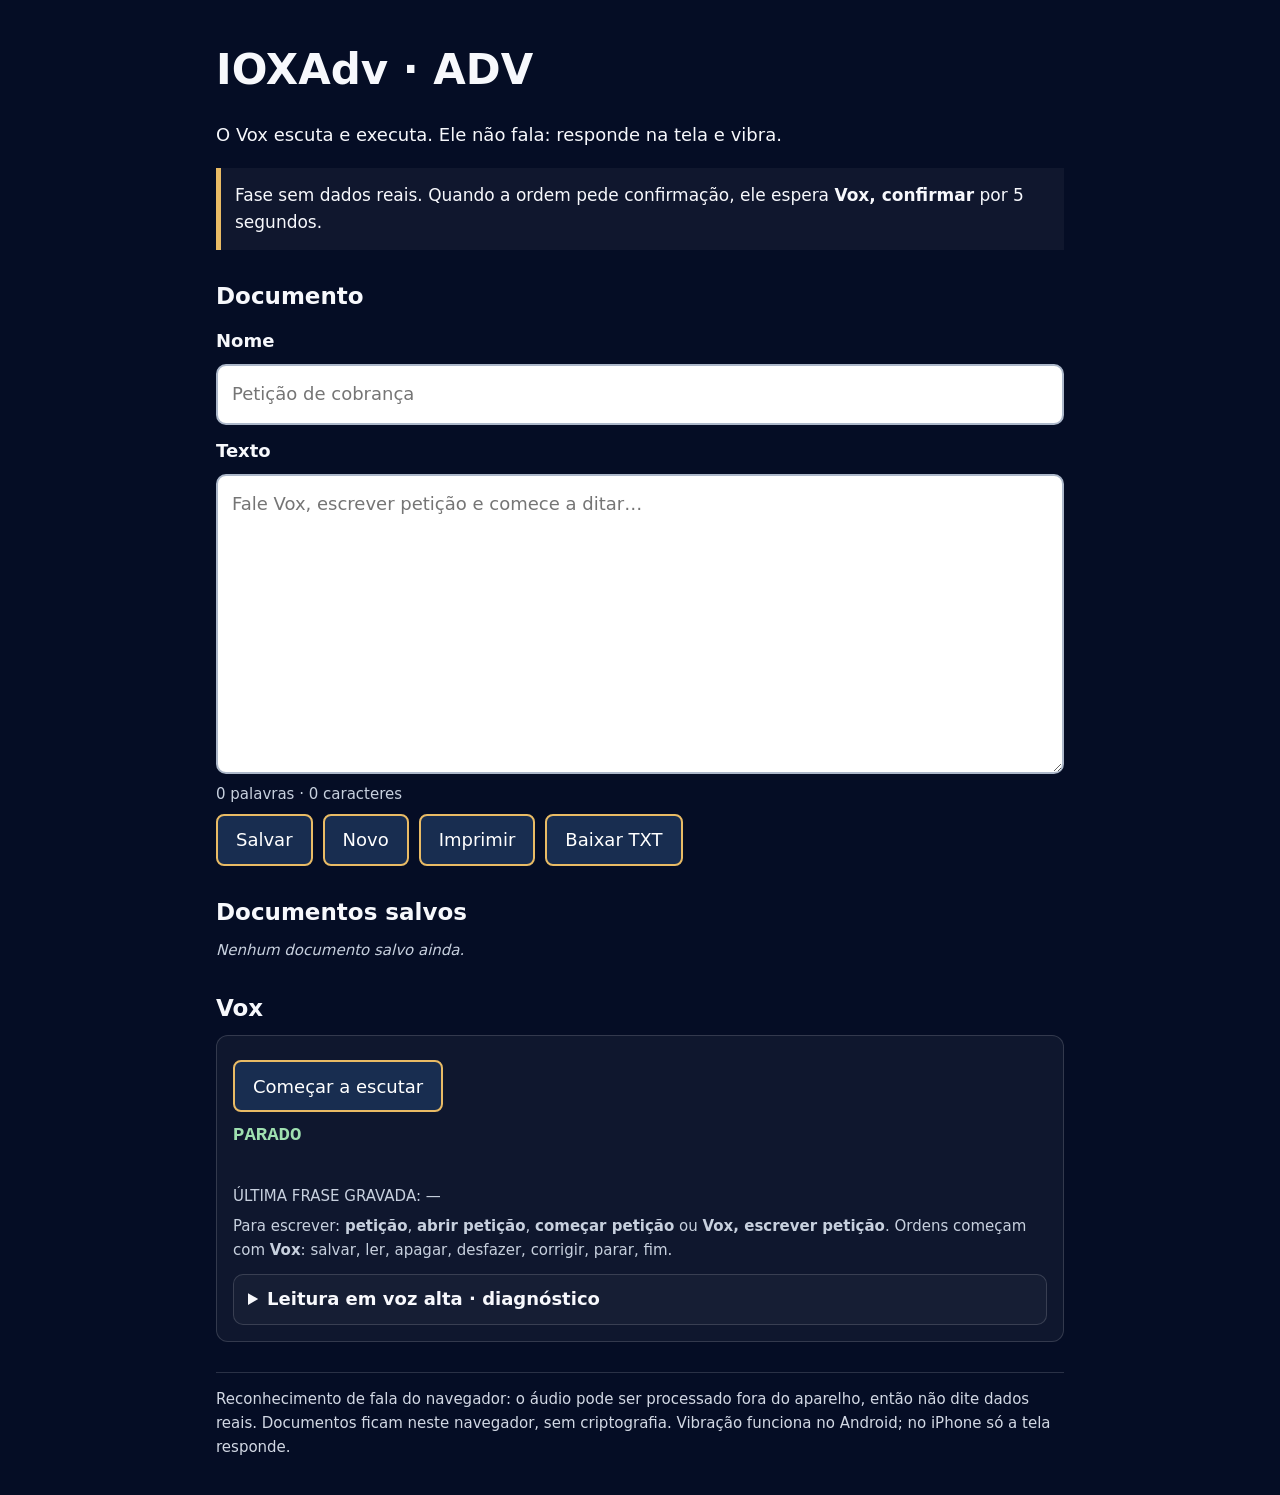
==== commit b7d3fee1: "Add files via upload" ====
--- a/index.html
+++ b/index.html
@@ -4,8 +4,8 @@
 h1{font-size:clamp(28px,6vw,42px);margin:0 0 4px}h2{font-size:23px;margin:28px 0 8px}
 .aviso{border-left:5px solid #e9bb65;background:#ffffff0b;padding:14px;margin:14px 0;font-size:17px}
 label{display:block;font-weight:700;margin-top:12px}
-input[type=text],textarea{width:100%;display:block;padding:14px;margin:8px 0;font:18px/1.6 system-ui;background:#fff;color:#101b32;border:2px solid #adb8ca;border-radius:10px}
-textarea{min-height:300px;resize:vertical}
+input[type=text],textarea,select{width:100%;display:block;padding:14px;margin:8px 0;font:18px/1.6 system-ui;background:#fff;color:#101b32;border:2px solid #adb8ca;border-radius:10px}
+textarea{min-height:300px;resize:vertical}select{max-width:340px}
 .acoes{display:flex;flex-wrap:wrap;gap:10px;margin:8px 0;align-items:center}
 button{min-height:52px;padding:12px 18px;border:2px solid #e9bb65;border-radius:8px;background:#182d50;color:#fff;font:18px system-ui;cursor:pointer}
 button:hover{background:#23406e}:focus-visible{outline:4px solid #fbd774;outline-offset:4px}
@@ -13,17 +13,19 @@
 ul.lista{list-style:none;padding:0}ul.lista li{display:flex;flex-wrap:wrap;gap:10px;align-items:center;justify-content:space-between;padding:12px;margin:8px 0;background:#ffffff0d;border:1px solid #ffffff26;border-radius:10px}
 ul.lista strong{display:block;font-size:18px}ul.lista small{display:block;color:#c7d0de;font-weight:400}ul.lista button{min-height:44px;padding:8px 14px;font-size:16px}
 .voz{background:#ffffff0b;border:1px solid #ffffff26;border-radius:12px;padding:16px}
-#stt{min-height:56px;margin:10px 0 0;font:700 19px/1.4 ui-monospace,monospace;color:#9fe0b0;letter-spacing:.02em}
+#stt{min-height:56px;margin:10px 0 0;font:700 19px/1.4 ui-monospace,monospace;color:#9fe0b0}
 #stt.erro{color:#ff9c9c}#stt.neutro{color:#adb8ca}#stt.espera{color:#ffdb91}
 .sublinha{font-size:15px;color:#c7d0de;margin:6px 0 0;min-height:24px}
 ol.cand{margin:4px 0;padding-left:22px;color:#ffdb91;font-size:16px}
 .ouvindo{border-color:#9fe0b0;box-shadow:0 0 0 3px #9fe0b055}
+details{border:1px solid #ffffff26;border-radius:10px;padding:10px 14px;margin-top:12px;background:#ffffff08}
+summary{cursor:pointer;font-weight:700}
 footer{margin-top:30px;font-size:15px;color:#d2d8e4;border-top:1px solid #ffffff26;padding-top:14px}
-@media print{body{background:#fff;color:#000}header,footer,.voz,.acoes,#lista,.aviso,#stt,.sublinha{display:none}textarea{border:0;color:#000}}
+@media print{body{background:#fff;color:#000}header,footer,.voz,.acoes,#lista,.aviso,#stt,.sublinha,details{display:none}textarea{border:0;color:#000}}
 </style></head><body><main>
 <h1>IOXAdv · ADV</h1>
 <p>O Vox escuta e executa. Ele não fala: responde na tela e vibra.</p>
-<div class="aviso">Fase sem dados reais. Ele não pergunta nada: quando a ordem pede confirmação, fica esperando <b>Vox, confirmar</b> por 5 segundos.</div>
+<div class="aviso">Fase sem dados reais. Quando a ordem pede confirmação, ele espera <b>Vox, confirmar</b> por 5 segundos.</div>
 
 <section aria-labelledby="t1">
 <h2 id="t1">Documento</h2>
@@ -54,11 +56,21 @@
 <p id="stt" role="status" aria-live="assertive">PARADO</p>
 <p id="ultima" class="sublinha">ÚLTIMA FRASE GRAVADA: —</p>
 <ol class="cand" id="candidatos"></ol>
-<p class="sublinha">Para começar a escrever: <b>petição</b>, <b>abrir petição</b>, <b>começar petição</b> ou <b>Vox, escrever petição</b>. Depois disso, tudo o que você falar entra como texto. Ordens sempre começam com <b>Vox</b>: salvar, ler, apagar, desfazer, corrigir, parar, fim.</p>
+<p class="sublinha">Para escrever: <b>petição</b>, <b>abrir petição</b>, <b>começar petição</b> ou <b>Vox, escrever petição</b>. Ordens começam com <b>Vox</b>: salvar, ler, apagar, desfazer, corrigir, parar, fim.</p>
+<details>
+<summary>Leitura em voz alta · diagnóstico</summary>
+<p class="sublinha" id="diagVoz">Verificando vozes…</p>
+<select id="selVoz" aria-label="Voz da leitura"></select>
+<div class="acoes">
+<button id="testeVoz" type="button">Testar voz</button>
+<button id="pararVoz" type="button">Parar leitura</button>
+</div>
+<p class="sublinha">No Chrome, a primeira leitura precisa de um toque na página. Textos longos são lidos em pedaços curtos, porque o Chrome corta a fala por volta de 15 segundos.</p>
+</details>
 </div>
 </section>
 
-<footer>Reconhecimento de fala do navegador: o áudio pode ser processado fora do aparelho, então não dite dados reais de clientes. Os documentos ficam neste navegador, sem criptografia. A vibração funciona no Android; no iPhone só a tela responde. A leitura em voz alta só acontece com “Vox, ler”.</footer>
+<footer>Reconhecimento de fala do navegador: o áudio pode ser processado fora do aparelho, então não dite dados reais. Documentos ficam neste navegador, sem criptografia. Vibração funciona no Android; no iPhone só a tela responde.</footer>
 </main>
 <script>
 'use strict';
@@ -88,22 +100,14 @@
 }
 function chave(t){return norm(t).split(' ').filter(w=>w&&!LIGACOES.has(w)).join(' ')}
 function comecaVox(n){return n==='vox'||n.startsWith('vox ')}
-
-const GATILHOS=['peticao','abrir peticao','comecar peticao','nova peticao','escrever peticao','vox peticao','vox escrever','vox escrever peticao','comecar a escrever','abrir'];
+const GATILHOS=['peticao','abrir peticao','comecar peticao','nova peticao','escrever peticao','vox peticao','vox escrever','vox escrever peticao','comecar a escrever'];
 function ehGatilho(n){return GATILHOS.includes(n)||n.startsWith('peticao ')||n.startsWith('abrir peticao ')}
 
 function parseOrdem(corpo){
   corpo=corpo.trim();
   if(!corpo)return {acao:null,erro:'SEM COMANDO'};
-  if(corpo==='apaga a ultima frase'||corpo==='apagar a ultima frase')return {acao:'apagaFrase',alvo:''};
-  if(corpo.includes('proximo inaudivel'))return {acao:'proximoInaudivel',alvo:''};
-  if(corpo.includes('primeiro inaudivel'))return {acao:'primeiroInaudivel',alvo:''};
-  if(corpo.startsWith('troca ')||corpo.startsWith('trocar ')){
-    const resto=corpo.replace(/^troc(ar|a)\s+/,'');
-    const m=resto.split(' por ');
-    if(m.length!==2||!m[0].trim()||!m[1].trim())return {acao:null,erro:'TROCA'};
-    return {acao:'troca',de:m[0].trim(),para:m[1].trim()};
-  }
+  const c=parseCorrecao(corpo);
+  if(c)return c;
   for(const acao of Object.keys(VOX_ACOES)){
     for(const s of VOX_ACOES[acao]){
       if(corpo===s)return {acao,alvo:''};
@@ -111,27 +115,6 @@
     }
   }
   return {acao:null,erro:corpo.toUpperCase()};
-}
-function parse(frase){
-  const n=norm(frase);
-  if(comecaVox(n)){
-    const c=parseOrdem(n.replace(/^vox\s*/,''));
-    if(c.acao==='escrever'&&c.alvo)c.alvo=c.alvo.replace(/\s*peticao\s*$/,'').replace(/^(de|da|do|das|dos)\s+/,'').trim();
-    return {tipo:'ordem',...c};
-  }
-  if(estado==='ESCREVENDO'||estado==='CORRIGINDO'){
-    if(estado==='CORRIGINDO'){
-      const c=parseCorrecao(n);
-      if(c)return {tipo:'ordem',...c};
-    }
-    return {tipo:'texto'};
-  }
-  if(ehGatilho(n)){
-    const alvo=n.replace(/^(abrir|comecar|nova|escrever)\s+/,'').replace(/^a\s+/,'')
-      .replace(/^peticao\s*/,'').replace(/^(de|da|do|das|dos)\s+/,'').trim();
-    return {tipo:'ordem',acao:'escrever',alvo};
-  }
-  return {tipo:'texto'};
 }
 function parseCorrecao(n){
   if(n==='apaga a ultima frase'||n==='apagar a ultima frase')return {acao:'apagaFrase',alvo:''};
@@ -145,6 +128,27 @@
   }
   return null;
 }
+function parse(frase){
+  const n=norm(frase);
+  if(comecaVox(n)){
+    const c=parseOrdem(n.replace(/^vox\s*/,''));
+    if(c.acao==='escrever'&&c.alvo)c.alvo=c.alvo.replace(/\s*peticao\s*$/,'').replace(/^(de|da|do|das|dos)\s+/,'').trim();
+    return {tipo:'ordem',...c};
+  }
+  if(estado==='ESCREVENDO'||estado==='CORRIGINDO'){
+    if(estado==='CORRIGINDO'){
+      const c=parseCorrecao(n);
+      if(c)return {tipo:'ordem',...c};
+    }
+    return {tipo:'texto'};
+  }
+  if(ehGatilho(n)){
+    const alvo=n.replace(/^(abrir|comecar|nova|escrever)\s+/,'').replace(/^a\s+/,'')
+      .replace(/^peticao\s*/,'').replace(/^(de|da|do|das|dos)\s+/,'').trim();
+    return {tipo:'ordem',acao:'escrever',alvo};
+  }
+  return {tipo:'texto'};
+}
 
 function vib(padrao){try{if(navigator.vibrate)navigator.vibrate(padrao)}catch(e){}}
 function diz(texto,classe){stt.textContent=texto;stt.className=classe||''}
@@ -153,6 +157,97 @@
 function erroOrdem(alvo){erro('ERRO NA ORDEM ['+(alvo||'?')+'] — REPITA A ORDEM')}
 function contador(){const t=area.value.trim();$('contador').textContent=(t.match(/[^\s]+/gu)||[]).length+' palavras · '+area.value.length+' caracteres'}
 
+/* ---------- LEITURA EM VOZ ALTA ---------- */
+const synth=window.speechSynthesis;
+let vozes=[], vozAtual=null, pedacos=[], pos=0, falando=false, manter=[];
+
+function carregarVozes(){
+  if(!synth)return;
+  vozes=synth.getVoices()||[];
+  const ptBr=vozes.filter(v=>/^pt-BR/i.test(v.lang));
+  const escolha=ptBr.find(v=>v.localService)||ptBr[0]||vozes.find(v=>/^pt/i.test(v.lang))||null;
+  const sel=$('selVoz');
+  sel.textContent='';
+  if(!vozes.length){
+    $('diagVoz').textContent='NENHUMA VOZ INSTALADA — instale uma voz em português no sistema e reinicie o navegador.';
+    vozAtual=null;
+    return;
+  }
+  vozes.forEach(v=>{
+    const o=document.createElement('option');
+    o.value=v.name;o.textContent=v.name+' · '+v.lang+(v.localService?' · local':' · rede');
+    if(escolha&&v.name===escolha.name)o.selected=true;
+    sel.append(o);
+  });
+  vozAtual=escolha||vozes[0];
+  $('diagVoz').textContent=vozes.length+' voz(es) · usando: '+(vozAtual?vozAtual.name+' ('+vozAtual.lang+')':'nenhuma em português');
+}
+if(synth){
+  carregarVozes();
+  synth.addEventListener('voiceschanged',carregarVozes);
+  setTimeout(carregarVozes,400);
+  setTimeout(carregarVozes,1500);
+}else{
+  $('diagVoz').textContent='ESTE NAVEGADOR NÃO OFERECE LEITURA EM VOZ ALTA.';
+}
+$('selVoz').onchange=e=>{vozAtual=vozes.find(v=>v.name===e.target.value)||vozAtual;};
+
+function destravarVoz(){
+  if(!synth)return;
+  try{
+    const u=new SpeechSynthesisUtterance(' ');
+    u.volume=0;u.lang='pt-BR';
+    synth.speak(u);
+    synth.cancel();
+  }catch(e){}
+}
+document.addEventListener('pointerdown',destravarVoz,{once:true});
+
+function dividir(texto,max){
+  max=max||180;
+  const frases=(texto.replace(/\s+/g,' ').match(/[^.!?…]+[.!?…]*\s*/g)||[texto]);
+  const saida=[];let buf='';
+  frases.forEach(f=>{
+    if((buf+f).length>max&&buf){saida.push(buf.trim());buf=''}
+    if(f.length>max){f.match(new RegExp('.{1,'+max+'}','g')).forEach(x=>saida.push(x.trim()))}
+    else buf+=f;
+  });
+  if(buf.trim())saida.push(buf.trim());
+  return saida.filter(Boolean);
+}
+function proximoPedaco(){
+  if(!falando)return;
+  if(pos>=pedacos.length){falando=false;return}
+  const u=new SpeechSynthesisUtterance(pedacos[pos++]);
+  u.lang='pt-BR';
+  if(vozAtual)u.voice=vozAtual;
+  u.onend=()=>setTimeout(proximoPedaco,40);
+  u.onerror=e=>{
+    falando=false;
+    if(e.error==='not-allowed'||e.error==='interrupted')diz('TOQUE NA TELA E DIGA VOX, LER DE NOVO','erro');
+    else diz('ERRO NA LEITURA: '+e.error,'erro');
+  };
+  manter.push(u);
+  if(manter.length>8)manter.shift();
+  synth.speak(u);
+}
+function lerEmVoz(){
+  if(!synth)return false;
+  const t=area.value.trim();
+  if(!t)return false;
+  if(!vozes.length)carregarVozes();
+  synth.cancel();
+  pedacos=dividir(t);
+  pos=0;falando=true;
+  setTimeout(proximoPedaco,80);
+  return true;
+}
+function pararLeitura(){
+  if(synth)try{synth.cancel()}catch(e){}
+  falando=false;
+}
+
+/* ---------- DOCUMENTOS ---------- */
 function lerRS(){try{const d=JSON.parse(localStorage.getItem(CHAVE));return Array.isArray(d)?d:[]}catch(e){return[]}}
 function gravarRS(d){try{localStorage.setItem(CHAVE,JSON.stringify(d));return true}catch(e){return false}}
 function render(){
@@ -174,7 +269,8 @@
 function carregar(id){
  const r=lerRS().find(x=>x.id===id);if(!r)return false;
  if(alterado&&area.value.trim()&&!confirm('Descartar o texto atual?'))return false;
- idAtual=r.id;titulo.value=r.titulo;area.value=r.texto;alterado=false;contador();ultima.textContent='ÚLTIMA FRASE GRAVADA: —';return true;
+ idAtual=r.id;titulo.value=r.titulo;area.value=r.texto;alterado=false;contador();
+ ultima.textContent='ÚLTIMA FRASE GRAVADA: —';return true;
 }
 function salvar(nome){
  if(!area.value.trim())return false;
@@ -187,14 +283,12 @@
 }
 function inserir(txt){
  if(!txt)return;
- const v=area.value;
- area.value=v?(v+(/[.!?…]\s*$/.test(v)?' ':' ')+txt):txt;
+ area.value=area.value?area.value+' '+txt:txt;
  alterado=true;contador();
  ultima.textContent='ÚLTIMA FRASE GRAVADA: "'+txt.slice(0,90)+'"';
 }
 function marcarInaudivel(){
- inaudiveis++;
- inserir('[INAUDÍVEL]');
+ inaudiveis++;inserir('[INAUDÍVEL]');
  diz(inaudiveis+(inaudiveis===1?' TRECHO INAUDÍVEL':' TRECHOS INAUDÍVEIS'),'espera');
  vib([120,80,120]);
 }
@@ -217,12 +311,6 @@
  if(idAtual===alvo){idAtual=null;area.value='';titulo.value='';contador()}
  render();return true;
 }
-function lerEmVoz(){
- if(!area.value.trim())return false;
- const s=window.speechSynthesis;if(!s)return false;
- s.cancel();const u=new SpeechSynthesisUtterance(area.value);
- u.lang='pt-BR';s.speak(u);return true;
-}
 function executar(cmd){
  switch(cmd.acao){
   case 'escrever':{
@@ -231,7 +319,7 @@
   }
   case 'corrigir':{estado='CORRIGINDO';diz('CORRIGINDO');vib([40]);return}
   case 'ler':{
-   if(cmd.alvo){const r=resolverAlvo(cmd.alvo);if(r.estado!==1)return erroOrdem('LER '+cmd.alvo.toUpperCase());carregar(r.item.id)}
+   if(cmd.alvo){const r=resolverAlvo(cmd.alvo);if(r.estado!==1)return erroOrdem('LER '+cmd.alvo.toUpperCase());if(!carregar(r.item.id))return erroOrdem('LER')}
    return lerEmVoz()?ok():erroOrdem('LER');
   }
   case 'salvar':return salvar(cmd.alvo)?ok():erroOrdem('SALVAR');
@@ -255,24 +343,22 @@
   }
   case 'imprimir':window.print();ok();return;
   case 'parar':{
-   if(window.speechSynthesis)window.speechSynthesis.cancel();
+   pararLeitura();
    if(estado==='ESCREVENDO'||estado==='CORRIGINDO')estado='PARADO';
    diz('PARADO','neutro');vib([40]);return;
   }
   case 'fim':{
-   if(window.speechSynthesis)window.speechSynthesis.cancel();
-   estado='ENCERRADO';
+   pararLeitura();estado='ENCERRADO';
    if(rec&&escutando){escutando=false;try{rec.stop()}catch(e){}}
    $('escuta').textContent='Começar a escutar';$('escuta').classList.remove('ouvindo');
    diz('ENCERRADO — TOQUE PARA VOLTAR','neutro');vib([200]);return;
   }
   case 'inaudivel':marcarInaudivel();return;
   case 'troca':{
-   const de=cmd.de,para=cmd.para;
-   if(!de||!para)return erroOrdem('TROCA');
-   const re=new RegExp(de.replace(/[.*+?^${}()|[\]\\]/g,'\\$&'),'i');
+   if(!cmd.de||!cmd.para)return erroOrdem('TROCA');
+   const re=new RegExp(cmd.de.replace(/[.*+?^${}()|[\]\\]/g,'\\$&'),'i');
    if(!re.test(area.value))return erro('ERRO NA CORREÇÃO [TROCA] — REPITA A ORDEM');
-   area.value=area.value.replace(re,para);alterado=true;contador();ok();return;
+   area.value=area.value.replace(re,cmd.para);alterado=true;contador();ok();return;
   }
   case 'apagaFrase':{
    const t=area.value.replace(/\s+$/,'');
@@ -283,20 +369,19 @@
   case 'proximoInaudivel':
   case 'primeiroInaudivel':{
    const alvo='[INAUDÍVEL]';
-   const pos=area.value.indexOf(alvo,cmd.acao==='primeiroInaudivel'?0:area.selectionStart||0);
-   if(pos<0)return erro('NENHUM TRECHO INAUDÍVEL','neutro');
-   area.focus();area.setSelectionRange(pos,pos+alvo.length);
+   const ini=cmd.acao==='primeiroInaudivel'?0:(area.selectionStart||0);
+   const posi=area.value.indexOf(alvo,ini);
+   if(posi<0)return diz('NENHUM TRECHO INAUDÍVEL','neutro');
+   area.focus();area.setSelectionRange(posi,posi+alvo.length);
    diz('TRECHO SELECIONADO','espera');vib([40]);return;
   }
   default:return erroOrdem(cmd.erro||'VOX');
  }
 }
-
 function tratar(frase){
  const p=parse(frase);
  if(p.tipo==='texto'){
-  if(estado==='ESCREVENDO')return inserir(frase.trim());
-  if(estado==='CORRIGINDO')return inserir(frase.trim());
+  if(estado==='ESCREVENDO'||estado==='CORRIGINDO')return inserir(frase.trim());
   if(estado==='ENCERRADO')return;
   return diz('AGUARDANDO ORDEM','neutro');
  }
@@ -321,18 +406,30 @@
    if(estado==='ESCREVENDO')marcarInaudivel();
    else erro('NÃO OUVI — REPITA A FRASE');
   };
-  r.onresult=e=>{
-   for(let i=e.resultIndex;i<e.results.length;i++)if(e.results[i].isFinal)tratar(e.results[i][0].transcript);
-  };
+  r.onresult=e=>{for(let i=e.resultIndex;i<e.results.length;i++)if(e.results[i].isFinal)tratar(e.results[i][0].transcript)};
   return r;
  };
  $('escuta').onclick=()=>{
+  destravarVoz();
   if(!rec)rec=criar();
   if(escutando){escutando=false;try{rec.stop()}catch(e){}$('escuta').textContent='Começar a escutar';$('escuta').classList.remove('ouvindo');estado='PARADO';return diz('PARADO','neutro')}
   try{rec.start();escutando=true;$('escuta').textContent='Parar de escutar';$('escuta').classList.add('ouvindo');diz('ESCUTANDO','neutro')}catch(e){erro('ERRO AO ABRIR O MICROFONE')}
  };
 }
 
+$('testeVoz').onclick=()=>{
+ destravarVoz();
+ if(!synth)return diz('SEM LEITURA NESTE NAVEGADOR','erro');
+ synth.cancel();
+ const u=new SpeechSynthesisUtterance('Teste de voz do Vox. Um, dois, três.');
+ u.lang='pt-BR';if(vozAtual)u.voice=vozAtual;
+ u.onerror=e=>diz('FALHOU: '+e.error,'erro');
+ u.onstart=()=>diz('LENDO…','neutro');
+ u.onend=()=>diz('TESTE CONCLUÍDO');
+ manter.push(u);
+ synth.speak(u);
+};
+$('pararVoz').onclick=()=>{pararLeitura();diz('LEITURA PARADA','neutro')};
 $('salvar').onclick=()=>salvar()?ok():erroOrdem('SALVAR');
 $('novo').onclick=()=>executar({acao:'novo',alvo:''});
 $('imprimir').onclick=()=>{window.print();ok()};
@@ -345,10 +442,6 @@
 };
 area.addEventListener('input',()=>{alterado=true;contador()});
 titulo.addEventListener('input',()=>{alterado=true});
-if(file)file.addEventListener('change',async()=>{
- const f=file.files[0];if(!f)return;
- try{if(f.size>1048576)throw Error('limite 1 MB');area.value=await f.text();alterado=true;contador()}catch(e){erroOrdem('ABRIR')}finally{file.value=''}
-});
 window.addEventListener('beforeunload',e=>{if(alterado&&area.value.trim()){e.preventDefault();e.returnValue=''}});
 contador();render();
 </script></body></html>
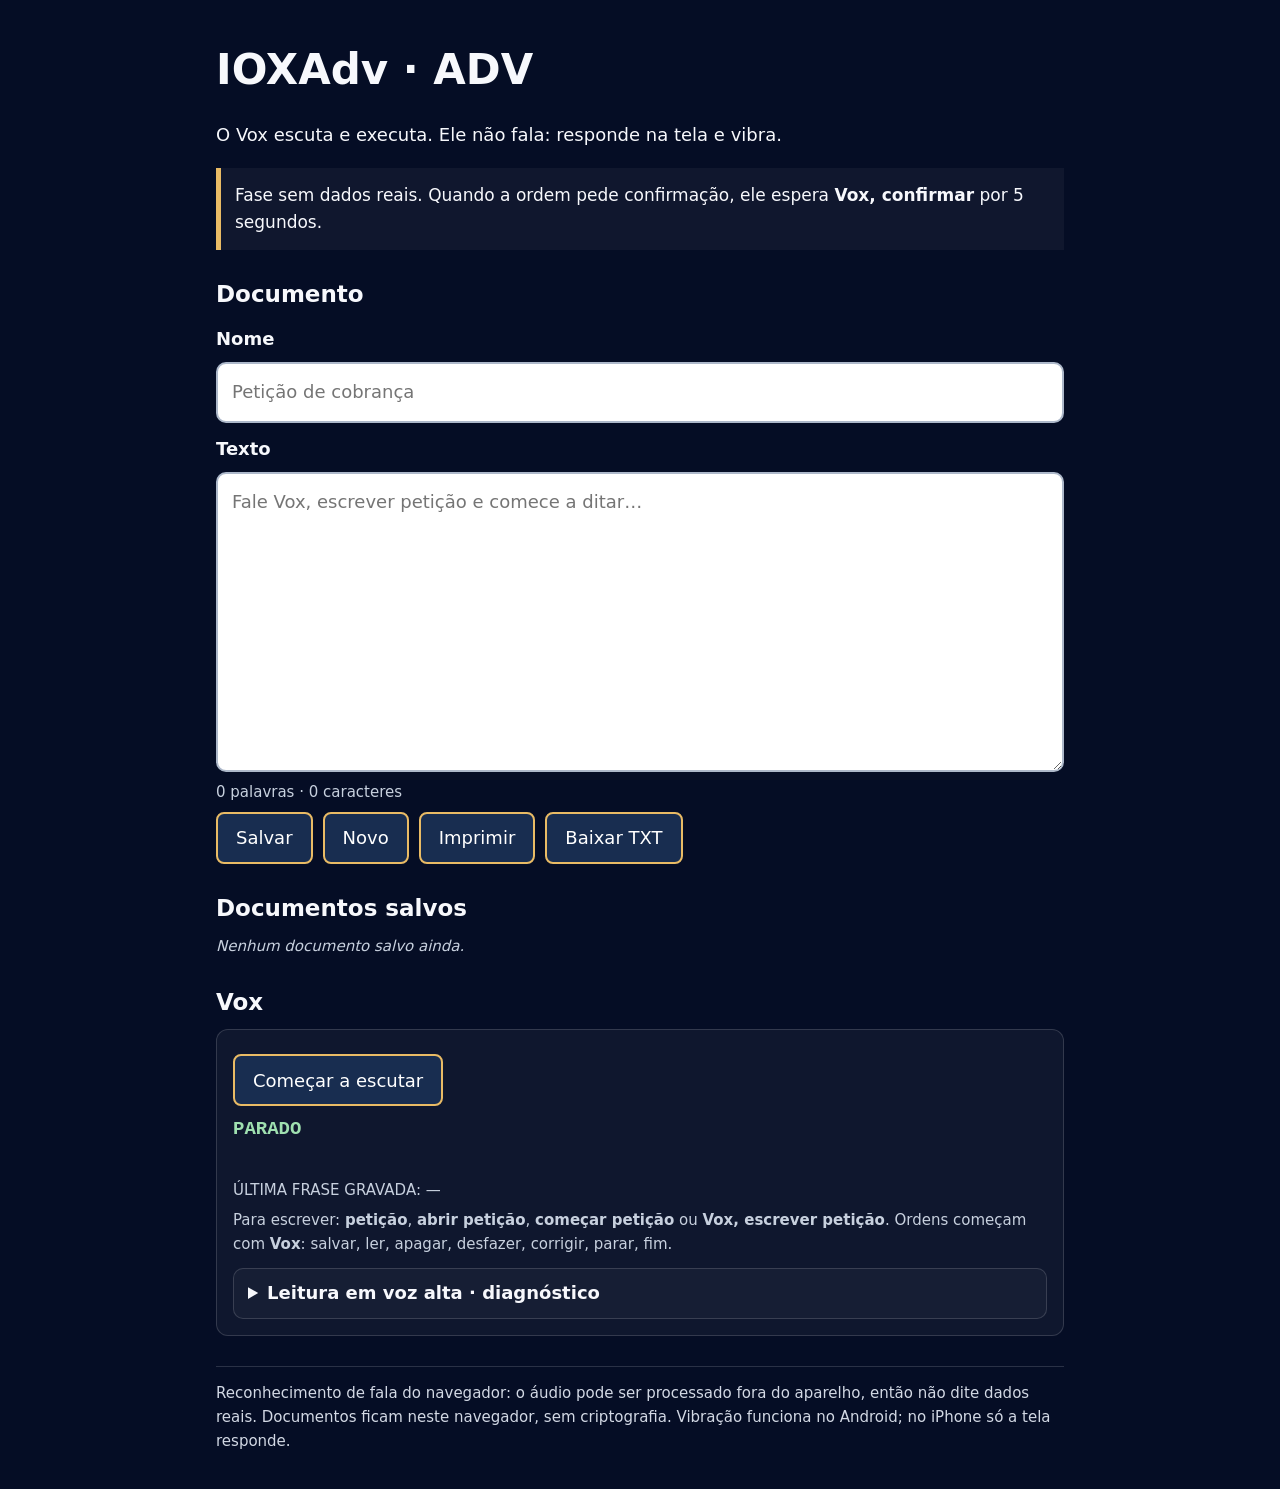
==== commit 1ec91080: "Add files via upload" ====
--- a/index.html
+++ b/index.html
@@ -1,7 +1,7 @@
 <!doctype html><html lang="pt-BR"><head><meta charset="utf-8"><meta name="viewport" content="width=device-width,initial-scale=1"><title>IOXAdv · ADV com Vox</title><style>
 *{box-sizing:border-box}body{margin:0;background:#050d25;color:#f7f8fc;font:18px system-ui,-apple-system,sans-serif;line-height:1.6}
 main{max-width:920px;margin:auto;padding:clamp(16px,4vw,36px)}
-h1{font-size:clamp(28px,6vw,42px);margin:0 0 4px}h2{font-size:23px;margin:28px 0 8px}
+h1{font-size:clamp(28px,6vw,42px);margin:0 0 4px}h2{font-size:23px;margin:26px 0 8px}
 .aviso{border-left:5px solid #e9bb65;background:#ffffff0b;padding:14px;margin:14px 0;font-size:17px}
 label{display:block;font-weight:700;margin-top:12px}
 input[type=text],textarea,select{width:100%;display:block;padding:14px;margin:8px 0;font:18px/1.6 system-ui;background:#fff;color:#101b32;border:2px solid #adb8ca;border-radius:10px}
@@ -65,7 +65,7 @@
 <button id="testeVoz" type="button">Testar voz</button>
 <button id="pararVoz" type="button">Parar leitura</button>
 </div>
-<p class="sublinha">No Chrome, a primeira leitura precisa de um toque na página. Textos longos são lidos em pedaços curtos, porque o Chrome corta a fala por volta de 15 segundos.</p>
+<p class="sublinha">No Chrome a primeira leitura exige toque na página, e textos longos são lidos em pedaços curtos porque o Chrome corta a fala por volta de 15 segundos.</p>
 </details>
 </div>
 </section>
@@ -94,28 +94,11 @@
   inaudivel:['inaudivel','marca inaudivel','marcar inaudivel']
 };
 const LIGACOES=new Set(['de','da','do','das','dos','e','o','a','os','as','um','uma','meu','minha']);
-
-function norm(t){
-  return String(t||'').normalize('NFD').replace(/[\u0300-\u036f]/g,'').toLowerCase().replace(/[.,!?;:]+/g,' ').replace(/\s+/g,' ').trim();
-}
+function norm(t){return String(t||'').normalize('NFD').replace(/[\u0300-\u036f]/g,'').toLowerCase().replace(/[.,!?;:]+/g,' ').replace(/\s+/g,' ').trim()}
 function chave(t){return norm(t).split(' ').filter(w=>w&&!LIGACOES.has(w)).join(' ')}
 function comecaVox(n){return n==='vox'||n.startsWith('vox ')}
 const GATILHOS=['peticao','abrir peticao','comecar peticao','nova peticao','escrever peticao','vox peticao','vox escrever','vox escrever peticao','comecar a escrever'];
 function ehGatilho(n){return GATILHOS.includes(n)||n.startsWith('peticao ')||n.startsWith('abrir peticao ')}
-
-function parseOrdem(corpo){
-  corpo=corpo.trim();
-  if(!corpo)return {acao:null,erro:'SEM COMANDO'};
-  const c=parseCorrecao(corpo);
-  if(c)return c;
-  for(const acao of Object.keys(VOX_ACOES)){
-    for(const s of VOX_ACOES[acao]){
-      if(corpo===s)return {acao,alvo:''};
-      if(corpo.startsWith(s+' '))return {acao,alvo:corpo.slice(s.length+1).trim()};
-    }
-  }
-  return {acao:null,erro:corpo.toUpperCase()};
-}
 function parseCorrecao(n){
   if(n==='apaga a ultima frase'||n==='apagar a ultima frase')return {acao:'apagaFrase',alvo:''};
   if(n.includes('proximo inaudivel'))return {acao:'proximoInaudivel',alvo:''};
@@ -128,6 +111,18 @@
   }
   return null;
 }
+function parseOrdem(corpo){
+  corpo=corpo.trim();
+  if(!corpo)return {acao:null,erro:'SEM COMANDO'};
+  const c=parseCorrecao(corpo);if(c)return c;
+  for(const acao of Object.keys(VOX_ACOES)){
+    for(const s of VOX_ACOES[acao]){
+      if(corpo===s)return {acao,alvo:''};
+      if(corpo.startsWith(s+' '))return {acao,alvo:corpo.slice(s.length+1).trim()};
+    }
+  }
+  return {acao:null,erro:corpo.toUpperCase()};
+}
 function parse(frase){
   const n=norm(frase);
   if(comecaVox(n)){
@@ -136,80 +131,50 @@
     return {tipo:'ordem',...c};
   }
   if(estado==='ESCREVENDO'||estado==='CORRIGINDO'){
-    if(estado==='CORRIGINDO'){
-      const c=parseCorrecao(n);
-      if(c)return {tipo:'ordem',...c};
-    }
+    if(estado==='CORRIGINDO'){const c=parseCorrecao(n);if(c)return {tipo:'ordem',...c}}
     return {tipo:'texto'};
   }
   if(ehGatilho(n)){
-    const alvo=n.replace(/^(abrir|comecar|nova|escrever)\s+/,'').replace(/^a\s+/,'')
-      .replace(/^peticao\s*/,'').replace(/^(de|da|do|das|dos)\s+/,'').trim();
+    const alvo=n.replace(/^(abrir|comecar|nova|escrever)\s+/,'').replace(/^a\s+/,'').replace(/^peticao\s*/,'').replace(/^(de|da|do|das|dos)\s+/,'').trim();
     return {tipo:'ordem',acao:'escrever',alvo};
   }
   return {tipo:'texto'};
 }
-
-function vib(padrao){try{if(navigator.vibrate)navigator.vibrate(padrao)}catch(e){}}
-function diz(texto,classe){stt.textContent=texto;stt.className=classe||''}
+function vib(x){try{if(navigator.vibrate)navigator.vibrate(x)}catch(e){}}
+function diz(t,c){stt.textContent=t;stt.className=c||''}
 function ok(){diz('SIM SR.');vib([60])}
 function erro(msg,lista){diz(msg,'erro');vib([120,80,120]);candidatos.textContent='';(lista||[]).forEach(t=>{const li=document.createElement('li');li.textContent=t;candidatos.append(li)})}
-function erroOrdem(alvo){erro('ERRO NA ORDEM ['+(alvo||'?')+'] — REPITA A ORDEM')}
+function erroOrdem(a){erro('ERRO NA ORDEM ['+(a||'?')+'] — REPITA A ORDEM')}
 function contador(){const t=area.value.trim();$('contador').textContent=(t.match(/[^\s]+/gu)||[]).length+' palavras · '+area.value.length+' caracteres'}
 
-/* ---------- LEITURA EM VOZ ALTA ---------- */
+/* ---------- LEITURA ---------- */
 const synth=window.speechSynthesis;
-let vozes=[], vozAtual=null, pedacos=[], pos=0, falando=false, manter=[];
-
+let vozes=[],vozAtual=null,pedacos=[],pos=0,falando=false,manter=[];
 function carregarVozes(){
   if(!synth)return;
   vozes=synth.getVoices()||[];
   const ptBr=vozes.filter(v=>/^pt-BR/i.test(v.lang));
-  const escolha=ptBr.find(v=>v.localService)||ptBr[0]||vozes.find(v=>/^pt/i.test(v.lang))||null;
-  const sel=$('selVoz');
-  sel.textContent='';
-  if(!vozes.length){
-    $('diagVoz').textContent='NENHUMA VOZ INSTALADA — instale uma voz em português no sistema e reinicie o navegador.';
-    vozAtual=null;
-    return;
-  }
-  vozes.forEach(v=>{
-    const o=document.createElement('option');
-    o.value=v.name;o.textContent=v.name+' · '+v.lang+(v.localService?' · local':' · rede');
-    if(escolha&&v.name===escolha.name)o.selected=true;
-    sel.append(o);
-  });
-  vozAtual=escolha||vozes[0];
-  $('diagVoz').textContent=vozes.length+' voz(es) · usando: '+(vozAtual?vozAtual.name+' ('+vozAtual.lang+')':'nenhuma em português');
+  const esc=ptBr.find(v=>v.localService)||ptBr[0]||vozes.find(v=>/^pt/i.test(v.lang))||null;
+  const selV=$('selVoz');selV.textContent='';
+  if(!vozes.length){$('diagVoz').textContent='NENHUMA VOZ INSTALADA NO SISTEMA.';vozAtual=null;return}
+  vozes.forEach(v=>{const o=document.createElement('option');o.value=v.name;o.textContent=v.name+' · '+v.lang+(v.localService?' · local':' · rede');if(esc&&v.name===esc.name)o.selected=true;selV.append(o)});
+  vozAtual=esc||vozes[0];
+  $('diagVoz').textContent=vozes.length+' voz(es) · usando: '+(vozAtual.name+' ('+vozAtual.lang+')');
 }
 if(synth){
-  carregarVozes();
-  synth.addEventListener('voiceschanged',carregarVozes);
-  setTimeout(carregarVozes,400);
-  setTimeout(carregarVozes,1500);
-}else{
-  $('diagVoz').textContent='ESTE NAVEGADOR NÃO OFERECE LEITURA EM VOZ ALTA.';
-}
-$('selVoz').onchange=e=>{vozAtual=vozes.find(v=>v.name===e.target.value)||vozAtual;};
-
-function destravarVoz(){
-  if(!synth)return;
-  try{
-    const u=new SpeechSynthesisUtterance(' ');
-    u.volume=0;u.lang='pt-BR';
-    synth.speak(u);
-    synth.cancel();
-  }catch(e){}
-}
+  carregarVozes();synth.addEventListener('voiceschanged',carregarVozes);
+  setTimeout(carregarVozes,400);setTimeout(carregarVozes,1500);
+}else{$('diagVoz').textContent='ESTE NAVEGADOR NÃO OFERECE LEITURA EM VOZ ALTA.'}
+$('selVoz').onchange=e=>{vozAtual=vozes.find(v=>v.name===e.target.value)||vozAtual};
+function destravarVoz(){if(!synth)return;try{const u=new SpeechSynthesisUtterance(' ');u.volume=0;u.lang='pt-BR';synth.speak(u);synth.cancel()}catch(e){}}
 document.addEventListener('pointerdown',destravarVoz,{once:true});
-
 function dividir(texto,max){
   max=max||180;
-  const frases=(texto.replace(/\s+/g,' ').match(/[^.!?…]+[.!?…]*\s*/g)||[texto]);
+  const frases=texto.replace(/\s+/g,' ').match(/[^.!?…]+[.!?…]*\s*/g)||[texto];
   const saida=[];let buf='';
   frases.forEach(f=>{
     if((buf+f).length>max&&buf){saida.push(buf.trim());buf=''}
-    if(f.length>max){f.match(new RegExp('.{1,'+max+'}','g')).forEach(x=>saida.push(x.trim()))}
+    if(f.length>max){const ped=f.match(new RegExp('.{1,'+max+'}','g'))||[];ped.forEach(x=>saida.push(x.trim()))}
     else buf+=f;
   });
   if(buf.trim())saida.push(buf.trim());
@@ -219,33 +184,20 @@
   if(!falando)return;
   if(pos>=pedacos.length){falando=false;return}
   const u=new SpeechSynthesisUtterance(pedacos[pos++]);
-  u.lang='pt-BR';
-  if(vozAtual)u.voice=vozAtual;
+  u.lang='pt-BR';if(vozAtual)u.voice=vozAtual;
   u.onend=()=>setTimeout(proximoPedaco,40);
-  u.onerror=e=>{
-    falando=false;
-    if(e.error==='not-allowed'||e.error==='interrupted')diz('TOQUE NA TELA E DIGA VOX, LER DE NOVO','erro');
-    else diz('ERRO NA LEITURA: '+e.error,'erro');
-  };
-  manter.push(u);
-  if(manter.length>8)manter.shift();
+  u.onerror=e=>{falando=false;diz(e.error==='not-allowed'?'TOQUE NA TELA E DIGA VOX, LER DE NOVO':'ERRO NA LEITURA: '+e.error,'erro')};
+  manter.push(u);if(manter.length>8)manter.shift();
   synth.speak(u);
 }
 function lerEmVoz(){
   if(!synth)return false;
-  const t=area.value.trim();
-  if(!t)return false;
+  const t=area.value.trim();if(!t)return false;
   if(!vozes.length)carregarVozes();
-  synth.cancel();
-  pedacos=dividir(t);
-  pos=0;falando=true;
-  setTimeout(proximoPedaco,80);
-  return true;
-}
-function pararLeitura(){
-  if(synth)try{synth.cancel()}catch(e){}
-  falando=false;
-}
+  synth.cancel();pedacos=dividir(t);pos=0;falando=true;
+  setTimeout(proximoPedaco,80);return true;
+}
+function pararLeitura(){if(synth)try{synth.cancel()}catch(e){}falando=false}
 
 /* ---------- DOCUMENTOS ---------- */
 function lerRS(){try{const d=JSON.parse(localStorage.getItem(CHAVE));return Array.isArray(d)?d:[]}catch(e){return[]}}
@@ -293,7 +245,7 @@
  vib([120,80,120]);
 }
 function resolverAlvo(alvo){
- const a=chave(alvo);const d=lerRS();
+ const a=chave(alvo),d=lerRS();
  if(!a)return {estado:-1};
  const ex=d.filter(r=>chave(r.titulo)===a);if(ex.length===1)return {estado:1,item:ex[0]};
  const pa=d.filter(r=>chave(r.titulo).includes(a));
@@ -304,8 +256,7 @@
 function apagarPendente(){
  if(!pendente)return false;
  const alvo=pendente;pendente=null;clearTimeout(prazo);
- const d=lerRS(),item=d.find(x=>x.id===alvo);
- if(!item)return false;
+ const d=lerRS(),item=d.find(x=>x.id===alvo);if(!item)return false;
  ultimoApagado=item;
  if(!gravarRS(d.filter(x=>x.id!==alvo)))return false;
  if(idAtual===alvo){idAtual=null;area.value='';titulo.value='';contador()}
@@ -313,10 +264,7 @@
 }
 function executar(cmd){
  switch(cmd.acao){
-  case 'escrever':{
-   if(cmd.alvo){titulo.value=cmd.alvo;if(!area.value.trim())idAtual=null}
-   estado='ESCREVENDO';diz('ESCREVENDO');vib([40]);return;
-  }
+  case 'escrever':{if(cmd.alvo){titulo.value=cmd.alvo;if(!area.value.trim())idAtual=null}estado='ESCREVENDO';diz('ESCREVENDO');vib([40]);return}
   case 'corrigir':{estado='CORRIGINDO';diz('CORRIGINDO');vib([40]);return}
   case 'ler':{
    if(cmd.alvo){const r=resolverAlvo(cmd.alvo);if(r.estado!==1)return erroOrdem('LER '+cmd.alvo.toUpperCase());if(!carregar(r.item.id))return erroOrdem('LER')}
@@ -342,11 +290,7 @@
    render();ok();return;
   }
   case 'imprimir':window.print();ok();return;
-  case 'parar':{
-   pararLeitura();
-   if(estado==='ESCREVENDO'||estado==='CORRIGINDO')estado='PARADO';
-   diz('PARADO','neutro');vib([40]);return;
-  }
+  case 'parar':{pararLeitura();if(estado==='ESCREVENDO'||estado==='CORRIGINDO')estado='PARADO';diz('PARADO','neutro');vib([40]);return}
   case 'fim':{
    pararLeitura();estado='ENCERRADO';
    if(rec&&escutando){escutando=false;try{rec.stop()}catch(e){}}
@@ -388,32 +332,74 @@
  executar(p);
 }
 
+/* ---------- MICROFONE ---------- */
 const Rec=window.SpeechRecognition||window.webkitSpeechRecognition;
-let rec=null,escutando=false;
+let rec=null,escutando=false,inicioEscuta=0,ultimoAviso=0,reinicios=0;
+
+function avisoSilencio(){
+  const agora=Date.now();
+  if(agora-inicioEscuta<3000)return;
+  if(agora-ultimoAviso<8000)return;
+  ultimoAviso=agora;
+  if(estado==='ESCREVENDO')return;
+  diz('NÃO OUVI — REPITA A FRASE','neutro');
+}
 if(!Rec){
  $('escuta').disabled=true;$('escuta').textContent='Ditado indisponível neste navegador';
- diz('VOZ INDISPONÍVEL','erro');
+ diz('VOZ INDISPONÍVEL NESTE NAVEGADOR','erro');
 }else{
  const criar=()=>{
-  const r=new Rec();r.lang='pt-BR';r.continuous=true;r.interimResults=true;
-  r.onend=()=>{if(escutando&&estado!=='ENCERRADO'){try{r.start()}catch(e){}}};
+  const r=new Rec();
+  r.lang='pt-BR';r.continuous=true;r.interimResults=true;r.maxAlternatives=3;
+  r.onstart=()=>{
+    inicioEscuta=Date.now();
+    if(escutando)diz(estado==='PARADO'?'ESCUTANDO — DIGA PETIÇÃO OU VOX, …':'ESCUTANDO','neutro');
+  };
+  r.onspeechstart=()=>{if(escutando)diz('OUVINDO…','neutro')};
+  r.onend=()=>{
+    if(!escutando||estado==='ENCERRADO')return;
+    reinicios++;
+    setTimeout(()=>{if(escutando&&estado!=='ENCERRADO'){try{r.start()}catch(e){}}},250);
+  };
   r.onerror=e=>{
-   if(e.error==='not-allowed'||e.error==='service-not-allowed'){
-    escutando=false;$('escuta').textContent='Começar a escutar';
-    return diz('MICROFONE BLOQUEADO — LIBERE A PERMISSÃO','erro');
-   }
-   if(e.error==='no-speech'){if(estado==='ESCREVENDO')marcarInaudivel();return}
-   if(estado==='ESCREVENDO')marcarInaudivel();
-   else erro('NÃO OUVI — REPITA A FRASE');
+    switch(e.error){
+      case 'aborted':return;
+      case 'no-speech':return avisoSilencio();
+      case 'not-allowed':
+      case 'service-not-allowed':
+        escutando=false;$('escuta').textContent='Começar a escutar';
+        return diz('MICROFONE BLOQUEADO — LIBERE A PERMISSÃO','erro');
+      case 'audio-capture':
+        escutando=false;$('escuta').textContent='Começar a escutar';
+        return diz('MICROFONE NÃO ENCONTRADO','erro');
+      case 'network':
+        escutando=false;$('escuta').textContent='Começar a escutar';
+        return diz('RECONHECIMENTO SEM CONEXÃO','erro');
+      default:
+        if(estado==='ESCREVENDO')return marcarInaudivel();
+        return diz('FALHA NA ESCUTA: '+e.error,'erro');
+    }
   };
-  r.onresult=e=>{for(let i=e.resultIndex;i<e.results.length;i++)if(e.results[i].isFinal)tratar(e.results[i][0].transcript)};
+  r.onresult=e=>{
+    for(let i=e.resultIndex;i<e.results.length;i++){
+      if(e.results[i].isFinal)tratar(e.results[i][0].transcript);
+    }
+  };
   return r;
  };
  $('escuta').onclick=()=>{
   destravarVoz();
   if(!rec)rec=criar();
-  if(escutando){escutando=false;try{rec.stop()}catch(e){}$('escuta').textContent='Começar a escutar';$('escuta').classList.remove('ouvindo');estado='PARADO';return diz('PARADO','neutro')}
-  try{rec.start();escutando=true;$('escuta').textContent='Parar de escutar';$('escuta').classList.add('ouvindo');diz('ESCUTANDO','neutro')}catch(e){erro('ERRO AO ABRIR O MICROFONE')}
+  if(escutando){
+    escutando=false;try{rec.stop()}catch(e){}
+    $('escuta').textContent='Começar a escutar';$('escuta').classList.remove('ouvindo');
+    estado='PARADO';return diz('PARADO','neutro');
+  }
+  try{
+    rec.start();escutando=true;reinicios=0;
+    $('escuta').textContent='Parar de escutar';$('escuta').classList.add('ouvindo');
+    diz('ABRINDO MICROFONE…','neutro');
+  }catch(err){diz('ERRO AO ABRIR O MICROFONE','erro')}
  };
 }
 
@@ -423,11 +409,10 @@
  synth.cancel();
  const u=new SpeechSynthesisUtterance('Teste de voz do Vox. Um, dois, três.');
  u.lang='pt-BR';if(vozAtual)u.voice=vozAtual;
+ u.onstart=()=>diz('LENDO…','neutro');
  u.onerror=e=>diz('FALHOU: '+e.error,'erro');
- u.onstart=()=>diz('LENDO…','neutro');
  u.onend=()=>diz('TESTE CONCLUÍDO');
- manter.push(u);
- synth.speak(u);
+ manter.push(u);synth.speak(u);
 };
 $('pararVoz').onclick=()=>{pararLeitura();diz('LEITURA PARADA','neutro')};
 $('salvar').onclick=()=>salvar()?ok():erroOrdem('SALVAR');
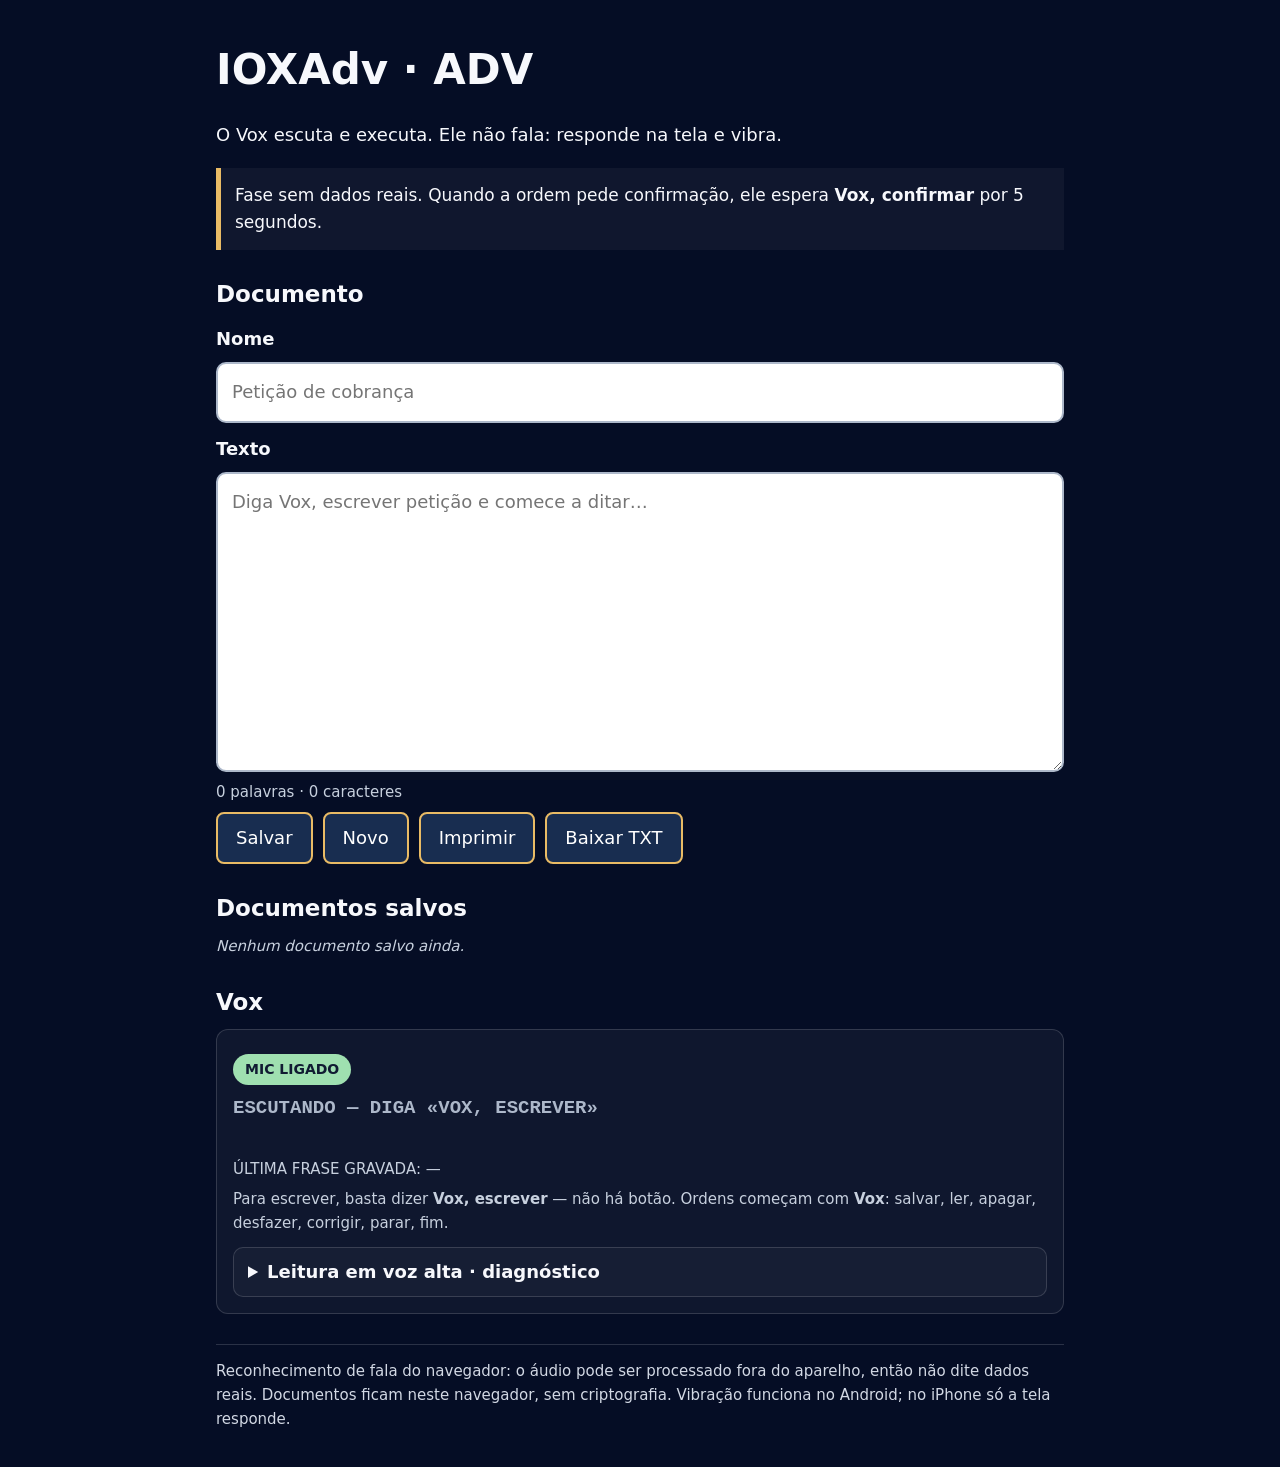
==== commit 48430a06: "Add files via upload" ====
--- a/index.html
+++ b/index.html
@@ -17,10 +17,11 @@
 #stt.erro{color:#ff9c9c}#stt.neutro{color:#adb8ca}#stt.espera{color:#ffdb91}
 .sublinha{font-size:15px;color:#c7d0de;margin:6px 0 0;min-height:24px}
 ol.cand{margin:4px 0;padding-left:22px;color:#ffdb91;font-size:16px}
-.ouvindo{border-color:#9fe0b0;box-shadow:0 0 0 3px #9fe0b055}
 details{border:1px solid #ffffff26;border-radius:10px;padding:10px 14px;margin-top:12px;background:#ffffff08}
 summary{cursor:pointer;font-weight:700}
 footer{margin-top:30px;font-size:15px;color:#d2d8e4;border-top:1px solid #ffffff26;padding-top:14px}
+.selo{display:inline-block;padding:4px 12px;border-radius:999px;font-size:14px;font-weight:700;background:#ffffff22}
+.selo.on{background:#9fe0b0;color:#101b32}.selo.off{background:#ff9c9c;color:#101b32}.selo.espera{background:#ffdb91;color:#101b32}
 @media print{body{background:#fff;color:#000}header,footer,.voz,.acoes,#lista,.aviso,#stt,.sublinha,details{display:none}textarea{border:0;color:#000}}
 </style></head><body><main>
 <h1>IOXAdv · ADV</h1>
@@ -32,7 +33,7 @@
 <label for="titulo">Nome</label>
 <input id="titulo" type="text" maxlength="80" placeholder="Petição de cobrança">
 <label for="texto">Texto</label>
-<textarea id="texto" lang="pt-BR" spellcheck="true" placeholder="Fale Vox, escrever petição e comece a ditar…"></textarea>
+<textarea id="texto" lang="pt-BR" spellcheck="true" placeholder="Diga Vox, escrever petição e comece a ditar…"></textarea>
 <p id="contador" class="sublinha">0 palavras · 0 caracteres</p>
 <div class="acoes">
 <button id="salvar" type="button">Salvar</button>
@@ -52,11 +53,11 @@
 <section aria-labelledby="t3">
 <h2 id="t3">Vox</h2>
 <div class="voz">
-<div class="acoes"><button id="escuta" type="button">Começar a escutar</button></div>
-<p id="stt" role="status" aria-live="assertive">PARADO</p>
+<div class="acoes"><span id="mic" class="selo espera">MIC …</span></div>
+<p id="stt" role="status" aria-live="assertive">ABRINDO MICROFONE…</p>
 <p id="ultima" class="sublinha">ÚLTIMA FRASE GRAVADA: —</p>
 <ol class="cand" id="candidatos"></ol>
-<p class="sublinha">Para escrever: <b>petição</b>, <b>abrir petição</b>, <b>começar petição</b> ou <b>Vox, escrever petição</b>. Ordens começam com <b>Vox</b>: salvar, ler, apagar, desfazer, corrigir, parar, fim.</p>
+<p class="sublinha">Para escrever, basta dizer <b>Vox, escrever</b> — não há botão. Ordens começam com <b>Vox</b>: salvar, ler, apagar, desfazer, corrigir, parar, fim.</p>
 <details>
 <summary>Leitura em voz alta · diagnóstico</summary>
 <p class="sublinha" id="diagVoz">Verificando vozes…</p>
@@ -65,7 +66,7 @@
 <button id="testeVoz" type="button">Testar voz</button>
 <button id="pararVoz" type="button">Parar leitura</button>
 </div>
-<p class="sublinha">No Chrome a primeira leitura exige toque na página, e textos longos são lidos em pedaços curtos porque o Chrome corta a fala por volta de 15 segundos.</p>
+<p class="sublinha">A leitura usa o sintetizador do sistema e disputa o áudio com o microfone: ao ler, a escuta é pausada de propósito.</p>
 </details>
 </div>
 </section>
@@ -76,11 +77,11 @@
 'use strict';
 const CHAVE='ioxadv.rascunhos.v2';
 const $=id=>document.getElementById(id);
-const titulo=$('titulo'),area=$('texto'),lista=$('lista'),vazio=$('listaVazia'),file=$('arquivo'),stt=$('stt'),ultima=$('ultima'),candidatos=$('candidatos');
+const titulo=$('titulo'),area=$('texto'),lista=$('lista'),vazio=$('listaVazia'),file=$('arquivo'),stt=$('stt'),ultima=$('ultima'),candidatos=$('candidatos'),mic=$('mic');
 let idAtual=null, alterado=false, estado='PARADO', pendente=null, prazo=null, ultimoApagado=null, inaudiveis=0;
 
 const VOX_ACOES={
-  escrever:['escrever','escreve','comecar','comeca','comecar a escrever'],
+  escrever:['escrever','escreve','comecar','comeca','comecar a escrever','ditar','dita'],
   corrigir:['corrigir','corrige','correcao'],
   ler:['ler','leia','le'],
   parar:['parar','pare','para'],
@@ -142,6 +143,7 @@
 }
 function vib(x){try{if(navigator.vibrate)navigator.vibrate(x)}catch(e){}}
 function diz(t,c){stt.textContent=t;stt.className=c||''}
+function seloMic(){mic.textContent=escutando?'MIC LIGADO':'MIC PARADO';mic.className='selo '+(escutando?'on':'off')}
 function ok(){diz('SIM SR.');vib([60])}
 function erro(msg,lista){diz(msg,'erro');vib([120,80,120]);candidatos.textContent='';(lista||[]).forEach(t=>{const li=document.createElement('li');li.textContent=t;candidatos.append(li)})}
 function erroOrdem(a){erro('ERRO NA ORDEM ['+(a||'?')+'] — REPITA A ORDEM')}
@@ -167,7 +169,6 @@
 }else{$('diagVoz').textContent='ESTE NAVEGADOR NÃO OFERECE LEITURA EM VOZ ALTA.'}
 $('selVoz').onchange=e=>{vozAtual=vozes.find(v=>v.name===e.target.value)||vozAtual};
 function destravarVoz(){if(!synth)return;try{const u=new SpeechSynthesisUtterance(' ');u.volume=0;u.lang='pt-BR';synth.speak(u);synth.cancel()}catch(e){}}
-document.addEventListener('pointerdown',destravarVoz,{once:true});
 function dividir(texto,max){
   max=max||180;
   const frases=texto.replace(/\s+/g,' ').match(/[^.!?…]+[.!?…]*\s*/g)||[texto];
@@ -182,7 +183,7 @@
 }
 function proximoPedaco(){
   if(!falando)return;
-  if(pos>=pedacos.length){falando=false;return}
+  if(pos>=pedacos.length){falando=false;diz('LEITURA CONCLUÍDA');return}
   const u=new SpeechSynthesisUtterance(pedacos[pos++]);
   u.lang='pt-BR';if(vozAtual)u.voice=vozAtual;
   u.onend=()=>setTimeout(proximoPedaco,40);
@@ -194,6 +195,7 @@
   if(!synth)return false;
   const t=area.value.trim();if(!t)return false;
   if(!vozes.length)carregarVozes();
+  pausarEscuta();
   synth.cancel();pedacos=dividir(t);pos=0;falando=true;
   setTimeout(proximoPedaco,80);return true;
 }
@@ -233,9 +235,16 @@
  if(!gravarRS(d))return false;
  titulo.value=n;alterado=false;render();return true;
 }
+let ultimaFrase='', ultimoInsertEm=0;
 function inserir(txt){
+ txt=String(txt||'').trim();
  if(!txt)return;
+ const novo=norm(txt),atual=norm(area.value);
+ if(novo===norm(ultimaFrase)&&Date.now()-ultimoInsertEm<15000)return;
+ if(atual&&novo===atual)return;
+ if(ultimaFrase&&Date.now()-ultimoInsertEm<15000&&novo.startsWith(norm(ultimaFrase)))return;
  area.value=area.value?area.value+' '+txt:txt;
+ ultimaFrase=txt;ultimoInsertEm=Date.now();
  alterado=true;contador();
  ultima.textContent='ÚLTIMA FRASE GRAVADA: "'+txt.slice(0,90)+'"';
 }
@@ -263,8 +272,9 @@
  render();return true;
 }
 function executar(cmd){
+ if(cmd.acao!=='ler')pararLeitura();
  switch(cmd.acao){
-  case 'escrever':{if(cmd.alvo){titulo.value=cmd.alvo;if(!area.value.trim())idAtual=null}estado='ESCREVENDO';diz('ESCREVENDO');vib([40]);return}
+  case 'escrever':{if(cmd.alvo){titulo.value=cmd.alvo;if(!area.value.trim())idAtual=null}estado='ESCREVENDO';diz('ESCREVENDO — DITE A FRASE');vib([40]);return}
   case 'corrigir':{estado='CORRIGINDO';diz('CORRIGINDO');vib([40]);return}
   case 'ler':{
    if(cmd.alvo){const r=resolverAlvo(cmd.alvo);if(r.estado!==1)return erroOrdem('LER '+cmd.alvo.toUpperCase());if(!carregar(r.item.id))return erroOrdem('LER')}
@@ -292,10 +302,9 @@
   case 'imprimir':window.print();ok();return;
   case 'parar':{pararLeitura();if(estado==='ESCREVENDO'||estado==='CORRIGINDO')estado='PARADO';diz('PARADO','neutro');vib([40]);return}
   case 'fim':{
-   pararLeitura();estado='ENCERRADO';
-   if(rec&&escutando){escutando=false;try{rec.stop()}catch(e){}}
-   $('escuta').textContent='Começar a escutar';$('escuta').classList.remove('ouvindo');
-   diz('ENCERRADO — TOQUE PARA VOLTAR','neutro');vib([200]);return;
+   pararLeitura();estado='ENCERRADO';escutando=false;
+   try{if(rec)rec.stop()}catch(e){}
+   seloMic();diz('ENCERRADO — TOQUE NA TELA PARA VOLTAR','neutro');vib([200]);pedirToque();return;
   }
   case 'inaudivel':marcarInaudivel();return;
   case 'troca':{
@@ -327,54 +336,55 @@
  if(p.tipo==='texto'){
   if(estado==='ESCREVENDO'||estado==='CORRIGINDO')return inserir(frase.trim());
   if(estado==='ENCERRADO')return;
-  return diz('AGUARDANDO ORDEM','neutro');
+  return diz('AGUARDANDO «VOX, ESCREVER»','neutro');
  }
  executar(p);
 }
 
 /* ---------- MICROFONE ---------- */
 const Rec=window.SpeechRecognition||window.webkitSpeechRecognition;
-let rec=null,escutando=false,inicioEscuta=0,ultimoAviso=0,reinicios=0;
-
+let rec=null, escutando=false, processados=0, inicioEscuta=0, ultimoAviso=0, reinicios=0, toqueArmado=false;
+
+function seloMicAtual(){seloMic()}
 function avisoSilencio(){
   const agora=Date.now();
   if(agora-inicioEscuta<3000)return;
-  if(agora-ultimoAviso<8000)return;
+  if(agora-ultimoAviso<10000)return;
   ultimoAviso=agora;
   if(estado==='ESCREVENDO')return;
   diz('NÃO OUVI — REPITA A FRASE','neutro');
 }
-if(!Rec){
- $('escuta').disabled=true;$('escuta').textContent='Ditado indisponível neste navegador';
- diz('VOZ INDISPONÍVEL NESTE NAVEGADOR','erro');
-}else{
- const criar=()=>{
+function pedirToque(){
+  if(toqueArmado)return;
+  toqueArmado=true;
+  const armarToque=()=>{toqueArmado=false;document.removeEventListener('pointerdown',armarToque);estado='PARADO';armar()};
+  document.addEventListener('pointerdown',armarToque);
+  mic.textContent='TOQUE PARA LIGAR O MIC';mic.className='selo espera';
+}
+function reiniciar(){
+  setTimeout(()=>{
+    if(!escutando)return;
+    try{rec.start()}
+    catch(_){setTimeout(()=>{if(escutando){try{rec.start()}catch(__){pedirToque()}}},400)}
+  },0);
+}
+function criar(){
   const r=new Rec();
-  r.lang='pt-BR';r.continuous=true;r.interimResults=true;r.maxAlternatives=3;
-  r.onstart=()=>{
-    inicioEscuta=Date.now();
-    if(escutando)diz(estado==='PARADO'?'ESCUTANDO — DIGA PETIÇÃO OU VOX, …':'ESCUTANDO','neutro');
-  };
-  r.onspeechstart=()=>{if(escutando)diz('OUVINDO…','neutro')};
-  r.onend=()=>{
-    if(!escutando||estado==='ENCERRADO')return;
-    reinicios++;
-    setTimeout(()=>{if(escutando&&estado!=='ENCERRADO'){try{r.start()}catch(e){}}},250);
-  };
+  r.lang='pt-BR';r.continuous=true;r.interimResults=true;r.maxAlternatives=1;
+  r.onstart=()=>{processados=0;inicioEscuta=Date.now()};
+  r.onspeechstart=()=>{if(estado!=='ESCREVENDO')diz('OUVINDO…','neutro')};
+  r.onend=()=>{if(!escutando||estado==='ENCERRADO')return;reinicios++;reiniciar()};
   r.onerror=e=>{
     switch(e.error){
       case 'aborted':return;
       case 'no-speech':return avisoSilencio();
       case 'not-allowed':
       case 'service-not-allowed':
-        escutando=false;$('escuta').textContent='Começar a escutar';
-        return diz('MICROFONE BLOQUEADO — LIBERE A PERMISSÃO','erro');
+        escutando=false;seloMic();return diz('MICROFONE BLOQUEADO — LIBERE A PERMISSÃO','erro');
       case 'audio-capture':
-        escutando=false;$('escuta').textContent='Começar a escutar';
-        return diz('MICROFONE NÃO ENCONTRADO','erro');
+        escutando=false;seloMic();return diz('MICROFONE NÃO ENCONTRADO','erro');
       case 'network':
-        escutando=false;$('escuta').textContent='Começar a escutar';
-        return diz('RECONHECIMENTO SEM CONEXÃO','erro');
+        diz('RECONHECIMENTO SEM CONEXÃO — TENTANDO DE NOVO','erro');return reiniciar();
       default:
         if(estado==='ESCREVENDO')return marcarInaudivel();
         return diz('FALHA NA ESCUTA: '+e.error,'erro');
@@ -382,25 +392,33 @@
   };
   r.onresult=e=>{
     for(let i=e.resultIndex;i<e.results.length;i++){
-      if(e.results[i].isFinal)tratar(e.results[i][0].transcript);
+      const res=e.results[i];
+      if(!res.isFinal)continue;
+      if(i<processados)continue;
+      processados=i+1;
+      tratar(res[0].transcript);
     }
   };
   return r;
- };
- $('escuta').onclick=()=>{
-  destravarVoz();
+}
+function armar(){
+  if(!Rec){mic.textContent='SEM DITADO';mic.className='selo off';return diz('VOZ INDISPONÍVEL NESTE NAVEGADOR','erro')}
+  if(escutando)return;
   if(!rec)rec=criar();
-  if(escutando){
-    escutando=false;try{rec.stop()}catch(e){}
-    $('escuta').textContent='Começar a escutar';$('escuta').classList.remove('ouvindo');
-    estado='PARADO';return diz('PARADO','neutro');
-  }
-  try{
-    rec.start();escutando=true;reinicios=0;
-    $('escuta').textContent='Parar de escutar';$('escuta').classList.add('ouvindo');
-    diz('ABRINDO MICROFONE…','neutro');
-  }catch(err){diz('ERRO AO ABRIR O MICROFONE','erro')}
- };
+  escutando=true;
+  try{rec.start()}
+  catch(_){setTimeout(()=>{try{rec.start()}catch(__){escutando=false;seloMic();pedirToque()}},350)}
+  seloMic();
+  diz('ESCUTANDO — DIGA «VOX, ESCREVER»','neutro');
+}
+function pausarEscuta(){if(escutando){escutando=false;try{if(rec)rec.stop()}catch(e){}seloMic()}}
+
+if(Rec){
+  armar();
+  setTimeout(()=>{if(!escutando)pedirToque()},1200);
+}else{
+  mic.textContent='SEM DITADO';mic.className='selo off';
+  diz('VOZ INDISPONÍVEL NESTE NAVEGADOR','erro');
 }
 
 $('testeVoz').onclick=()=>{
@@ -428,5 +446,5 @@
 area.addEventListener('input',()=>{alterado=true;contador()});
 titulo.addEventListener('input',()=>{alterado=true});
 window.addEventListener('beforeunload',e=>{if(alterado&&area.value.trim()){e.preventDefault();e.returnValue=''}});
-contador();render();
-</script></body></html>+contador();render();seloMic();
+</script></body></html>
